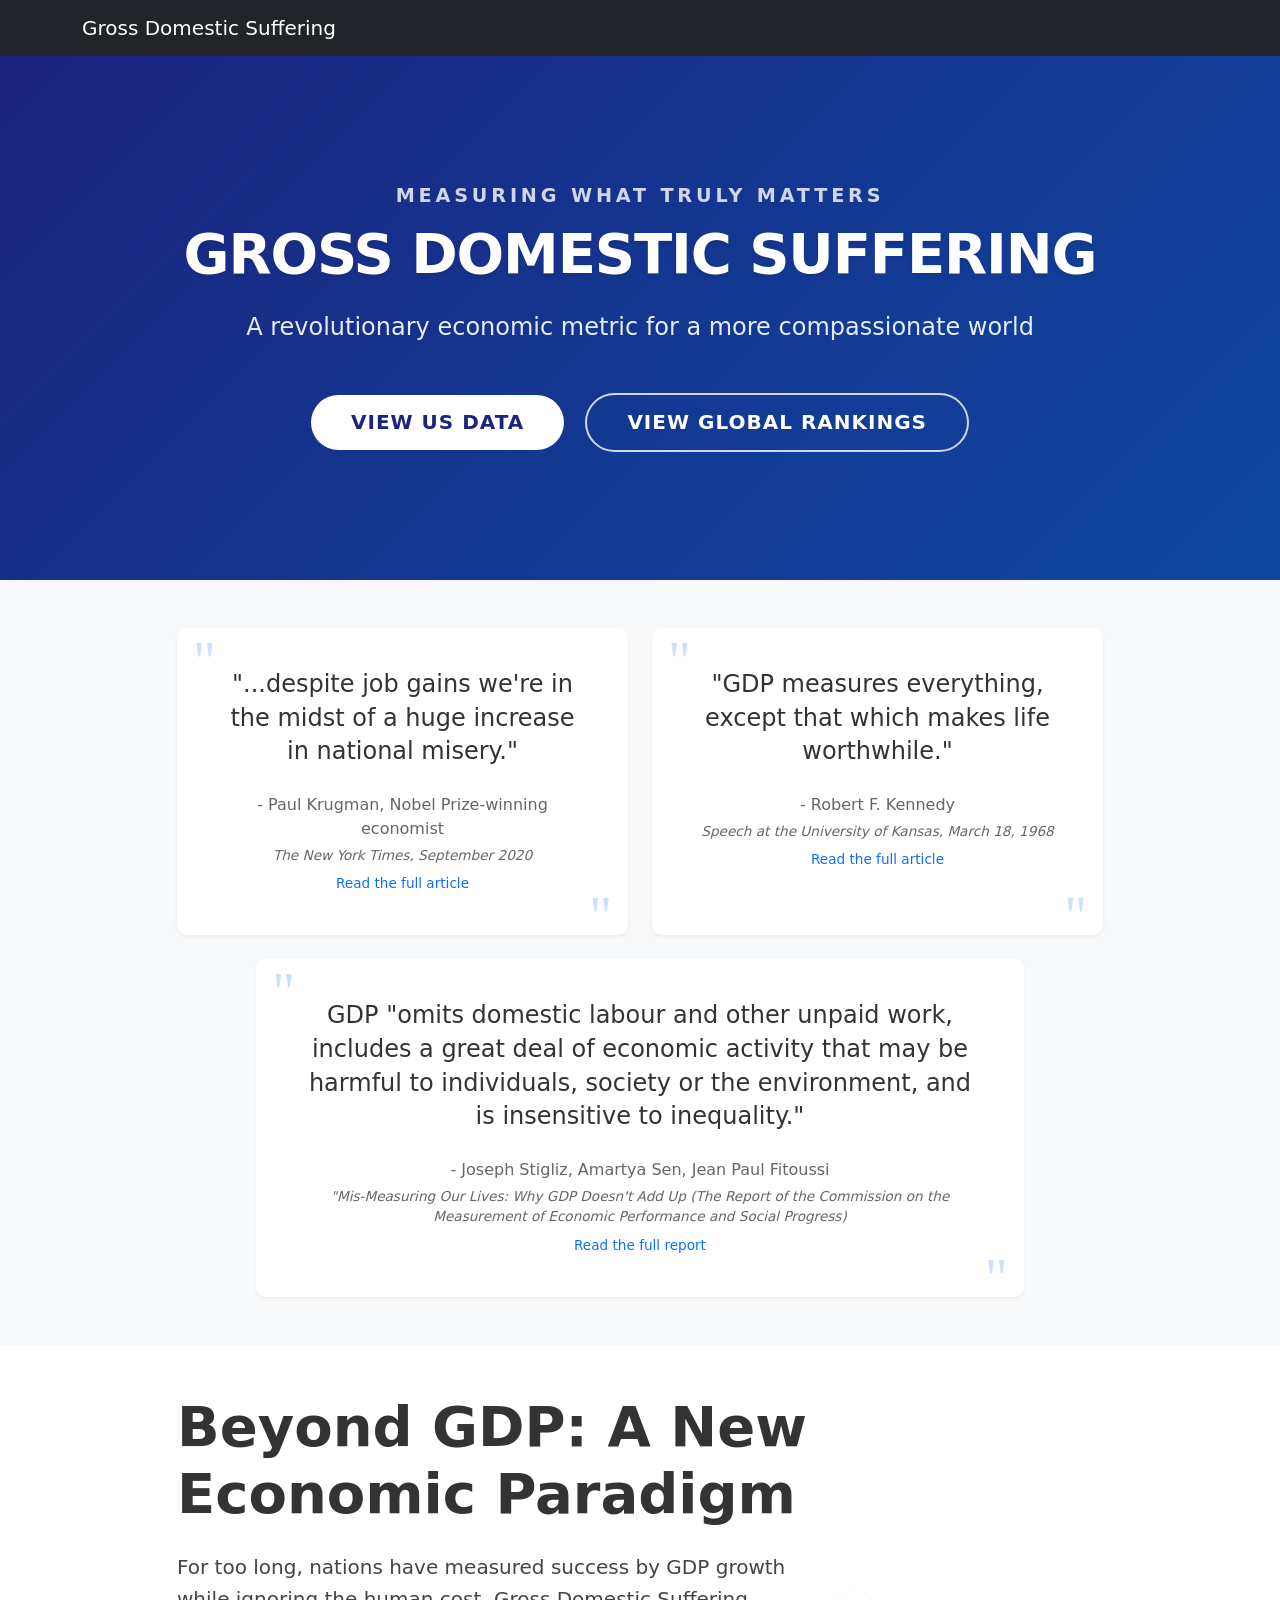
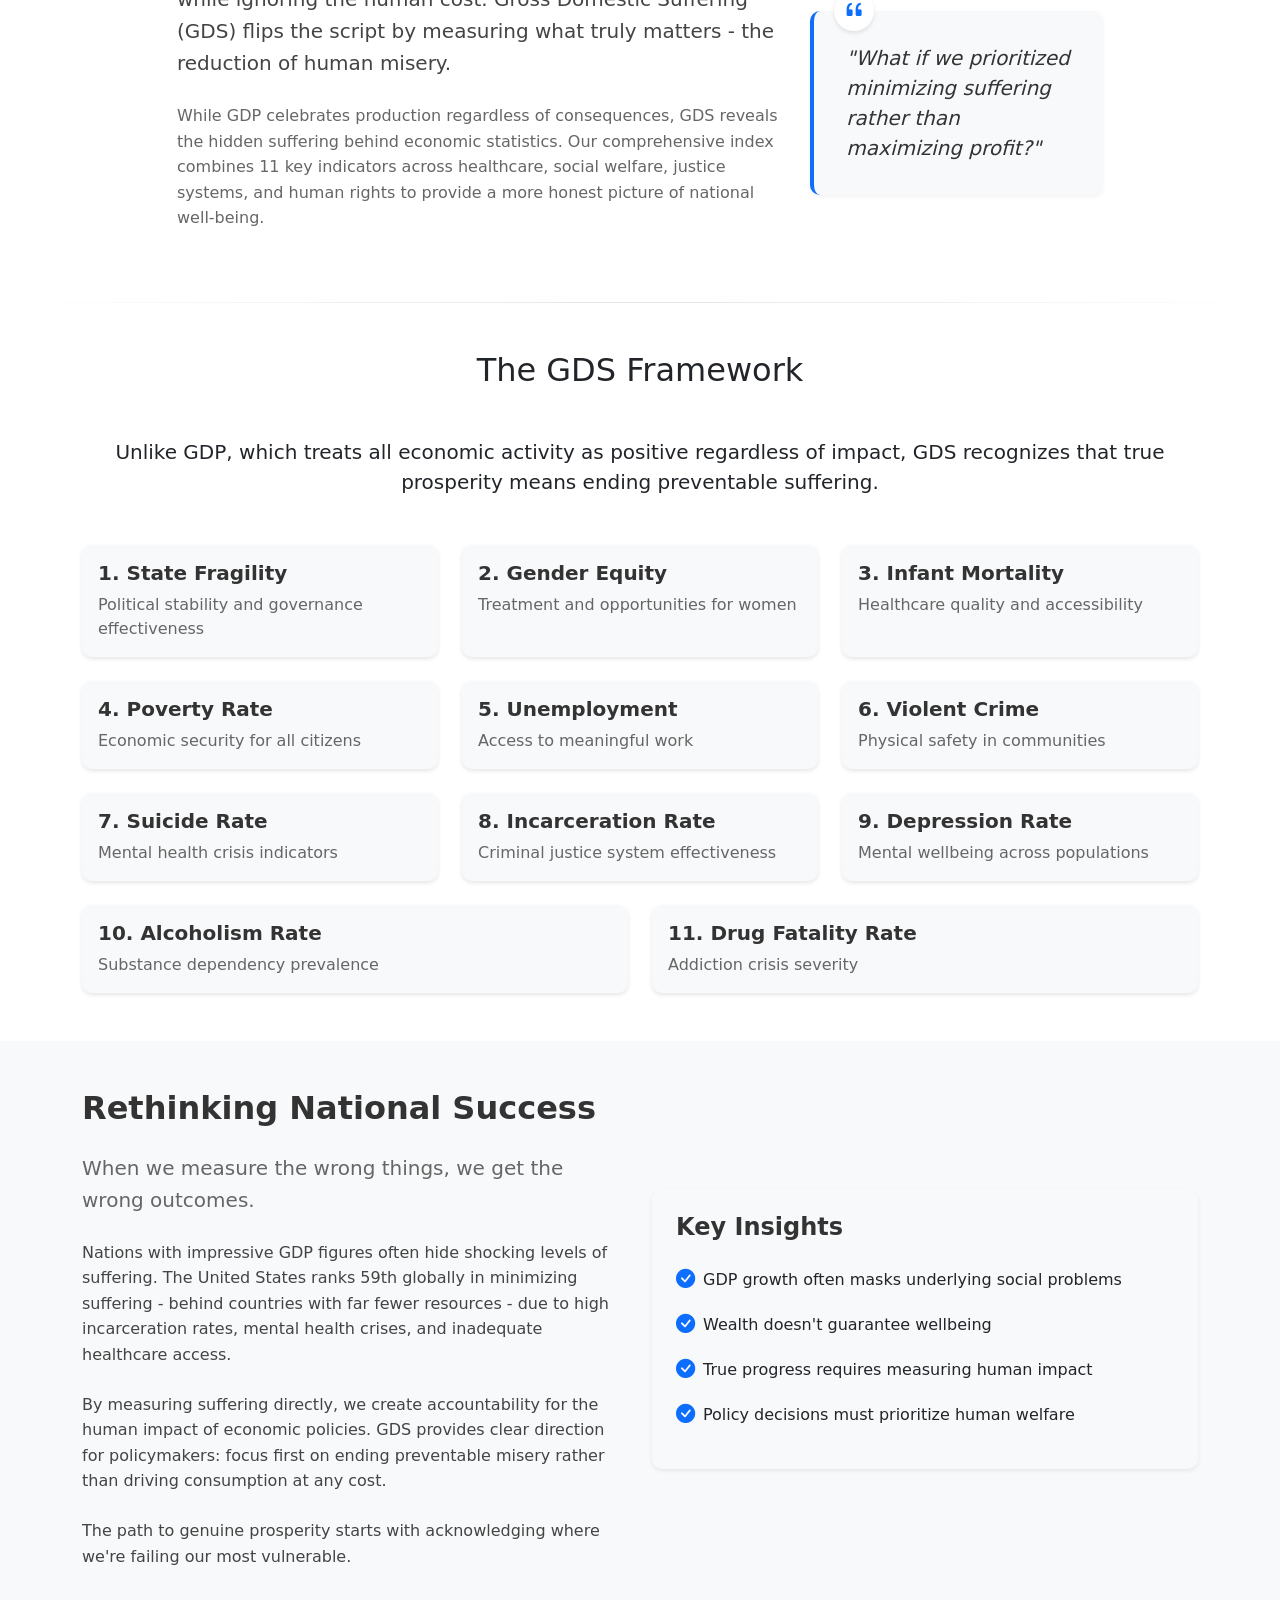
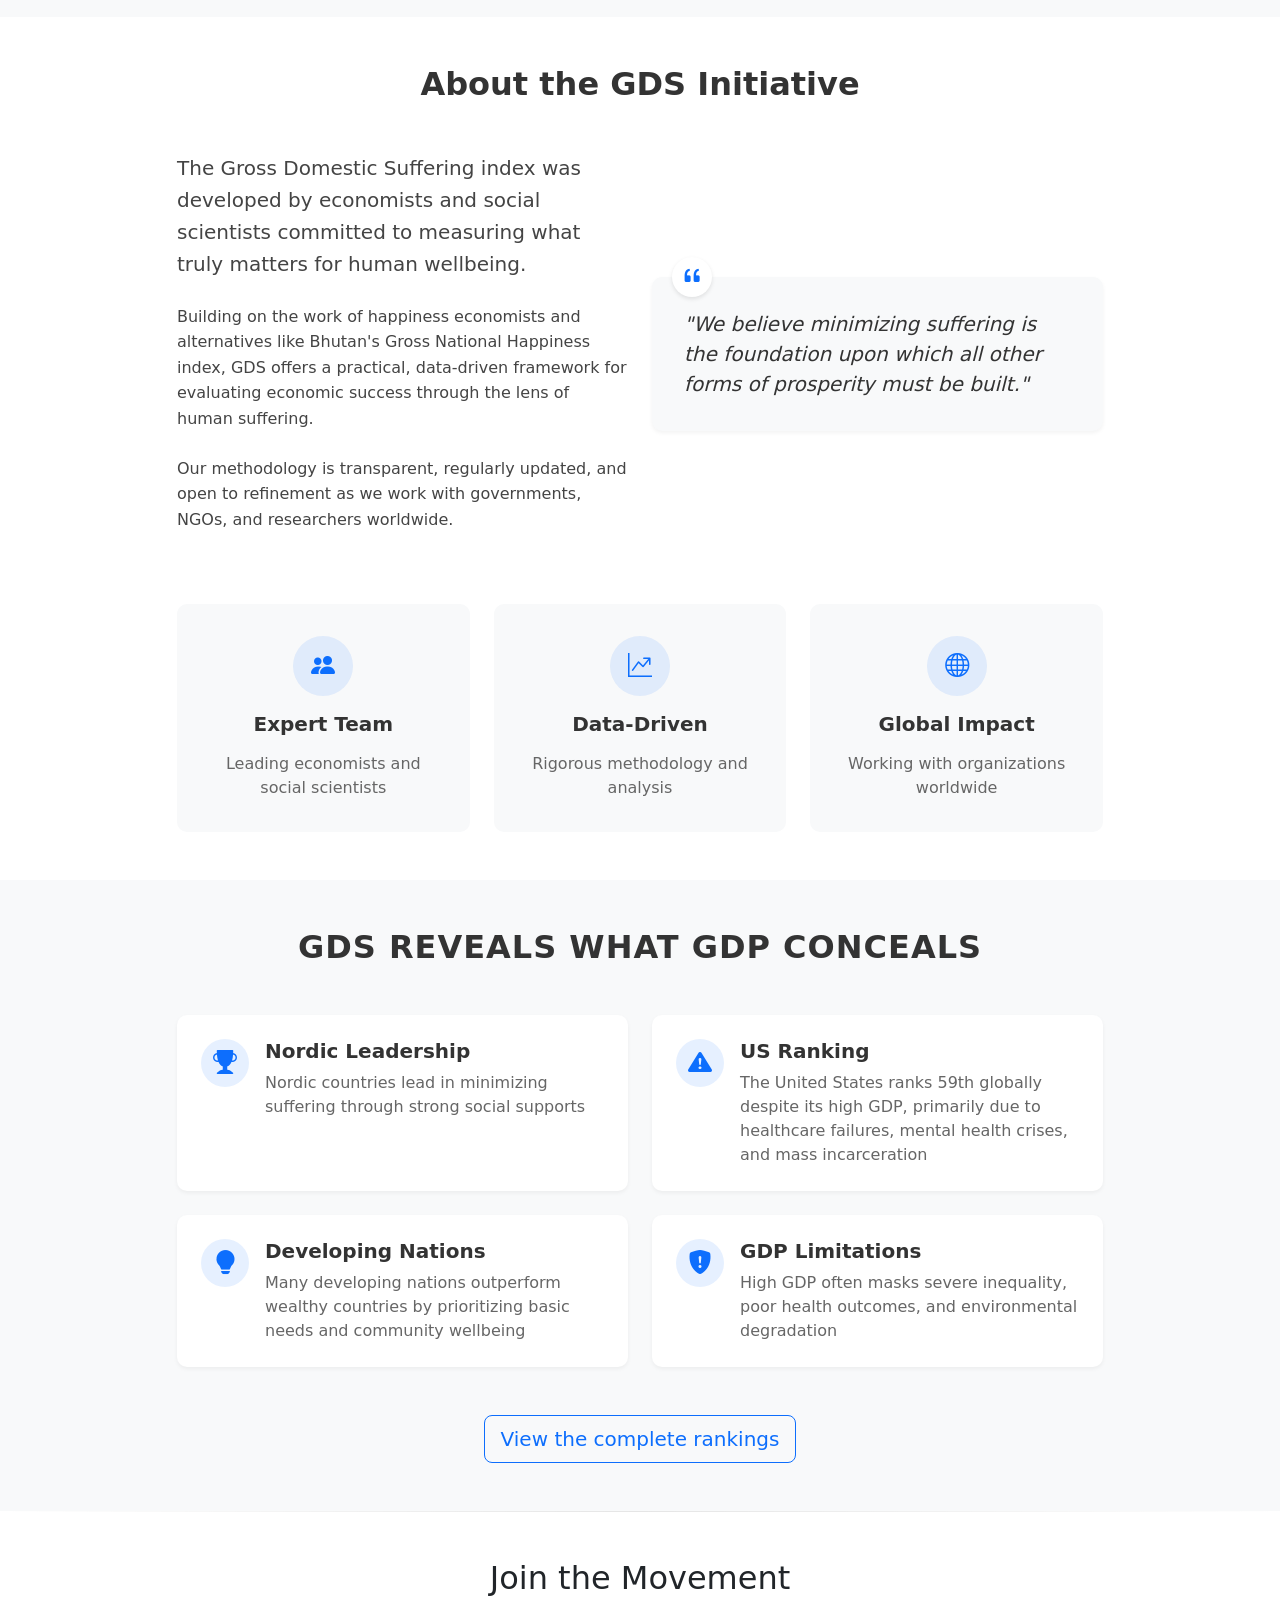
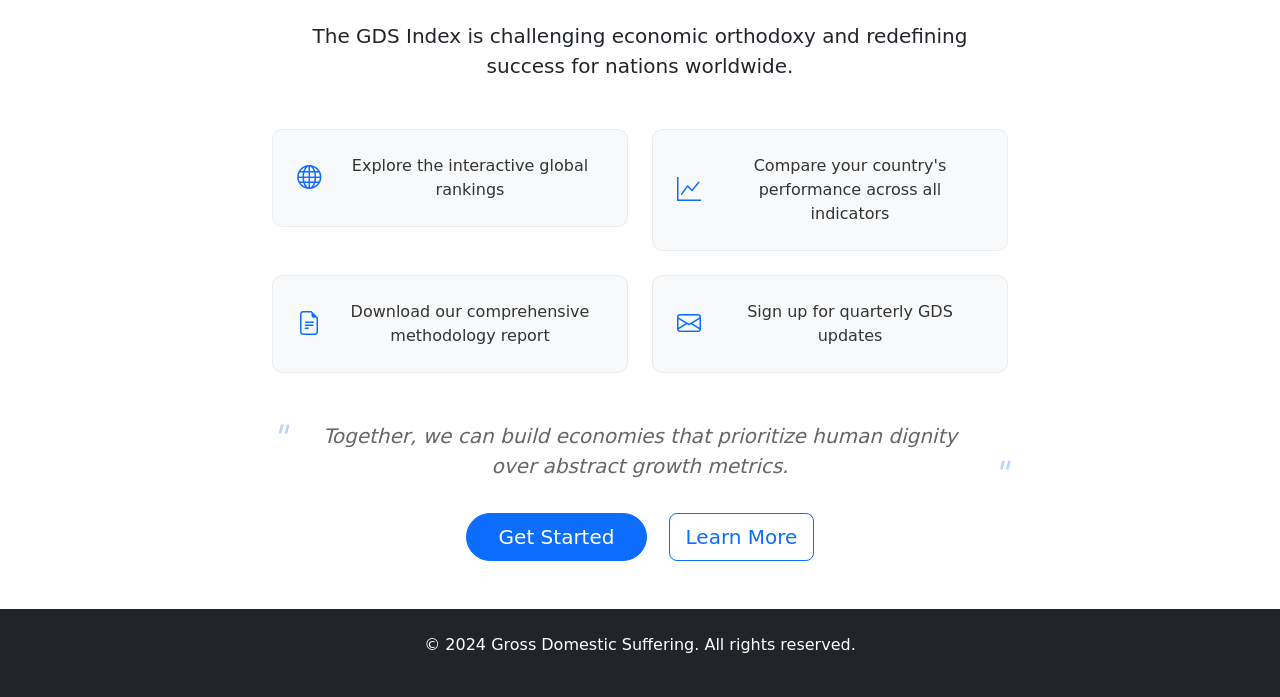
==== index.html @ c26f048e "fixing" ====
<!DOCTYPE html>
<html lang="en">
<head>
    <meta charset="UTF-8">
    <meta name="viewport" content="width=device-width, initial-scale=1.0">
    <title>Gross Domestic Suffering</title>
    <!-- Bootstrap CSS -->
    <link href="https://cdn.jsdelivr.net/npm/bootstrap@5.3.2/dist/css/bootstrap.min.css" rel="stylesheet">
    <!-- Bootstrap Icons -->
    <link href="https://cdn.jsdelivr.net/npm/bootstrap-icons@1.11.3/font/bootstrap-icons.min.css" rel="stylesheet">
    <!-- Custom CSS -->
    <link href="styles.css" rel="stylesheet">
</head>
<body>
    <!-- Navigation -->
    <nav class="navbar navbar-expand-lg navbar-dark bg-dark">
        <div class="container">
            <a class="navbar-brand" href="#">Gross Domestic Suffering</a>
            <button class="navbar-toggler" type="button" data-bs-toggle="collapse" data-bs-target="#navbarNav">
                <span class="navbar-toggler-icon"></span>
            </button>
            <div class="collapse navbar-collapse" id="navbarNav">
                <ul class="navbar-nav">
                    <!-- <li class="nav-item">
                        <a class="nav-link active" href="#">Home</a>
                    </li> -->
                    <!-- <li class="nav-item">
                        <a class="nav-link" href="#">About</a>
                    </li>
                    <li class="nav-item">
                        <a class="nav-link" href="#">Contact</a>
                    </li> -->
                </ul>
            </div>
        </div>
    </nav>

    <!-- Hero Section -->
    <div class="hero-section">
        <div class="container">
            <div class="row justify-content-center">
                <div class="col-lg-10 text-center">
                    <h2 class="hero-subtitle mb-3">MEASURING WHAT TRULY MATTERS</h2>
                    <h1 class="hero-title mb-4">GROSS DOMESTIC SUFFERING</h1>
                    <p class="hero-lead mb-5">A revolutionary economic metric for a more compassionate world</p>
                    <div class="hero-buttons">
                        <a href="#" class="btn btn-primary btn-lg me-3">VIEW US DATA</a>
                        <a href="#" class="btn btn-outline-light btn-lg">VIEW GLOBAL RANKINGS</a>
                    </div>
                </div>
            </div>
        </div>
    </div>

    <!-- Pull Quote Section -->
    <div class="pull-quote-section py-5">
        <div class="container">
            <div class="row justify-content-center">
                <div class="col-lg-10">
                    <div class="row g-4">
                        <div class="col-md-6">
                            <div class="pull-quote">
                                <blockquote class="mb-4">
                                    "...despite job gains we're in the midst of a huge increase in national misery."
                                </blockquote>
                                <div class="quote-attribution">
                                    <p class="mb-1">- Paul Krugman, Nobel Prize-winning economist</p>
                                    <p class="source">The New York Times, September 2020</p>
                                    <a href="https://www.nytimes.com/2020/09/07/opinion/trump-economy-jobs.html" class="source-link" target="_blank">Read the full article</a>
                                </div>
                            </div>
                        </div>
                        <div class="col-md-6">
                            <div class="pull-quote">
                                <blockquote class="mb-4">
                                    "GDP measures everything, except that which makes life worthwhile."
                                </blockquote>
                                <div class="quote-attribution">
                                    <p class="mb-1">- Robert F. Kennedy</p>
                                    <p class="source">Speech at the University of Kansas, March 18, 1968</p>
                                    <a href="https://www.scientificamerican.com/article/gdp-is-the-wrong-tool-for-measuring-what-matters/" class="source-link" target="_blank">Read the full article</a>
                                </div>
                            </div>
                        </div>
                        <div class="col-md-10 offset-md-1">
                            <div class="pull-quote">
                                <blockquote class="mb-4">
                                    GDP "omits domestic labour and other unpaid work, includes a great deal of economic activity that may be harmful to individuals, society or the environment, and is insensitive to inequality."
                                    <!-- "GDP includes a great deal of economic activity that does not contribute directly to economic welfare and may be harmful to individuals, society or the environment, and it is insensitive to inequality." -->
                                </blockquote>
                                <div class="quote-attribution">
                                    <p class="mb-1">- Joseph Stigliz, Amartya Sen, Jean Paul Fitoussi </p>
                                    <p class="source">"Mis-Measuring Our Lives: Why GDP Doesn't Add Up (The Report of the Commission on the Measurement of Economic Performance and Social Progress)</p>
                                    <a href="https://www.researchgate.net/publication/44841274_Mis-Measuring_Our_Lives_Why_GDP_Doesn't_Add_Up_The_Report_of_the_Commission_on_the_Measurement_of_Economic_Performance_and_Social_Progress" class="source-link" target="_blank">Read the full report</a>
                                </div>
                            </div>
                        </div>
                    </div>
                    <!-- <div class="quote-context mt-4">
                        <p>The disconnect between economic indicators and human suffering has never been more apparent. While GDP and employment statistics suggest recovery, the Gross Domestic Suffering index reveals the true state of human welfare.</p>
                    </div> -->
                </div>
            </div>
        </div>
    </div>

    <!-- Introduction Section -->
    <div class="intro-section py-5">
        <div class="container">
            <div class="row justify-content-center">
                <div class="col-lg-10">
                    <h1 class="display-4 mb-4">Beyond GDP: A New Economic Paradigm</h1>
                    
                    <div class="row align-items-center">
                        <div class="col-lg-8">
                            <p class="lead mb-4">For too long, nations have measured success by GDP growth while ignoring the human cost. Gross Domestic Suffering (GDS) flips the script by measuring what truly matters - the reduction of human misery.</p>
                            
                            <p class="mb-4">While GDP celebrates production regardless of consequences, GDS reveals the hidden suffering behind economic statistics. Our comprehensive index combines 11 key indicators across healthcare, social welfare, justice systems, and human rights to provide a more honest picture of national well-being.</p>
                        </div>
                        <div class="col-lg-4">
                            <div class="intro-quote">
                                <div class="quote-icon">
                                    <i class="bi bi-quote"></i>
                                </div>
                                <blockquote class="mb-0">
                                    "What if we prioritized minimizing suffering rather than maximizing profit?"
                                </blockquote>
                            </div>
                        </div>
                    </div>
                </div>
            </div>
        </div>
    </div>

    <!-- How It Works Section -->
    <div id="how-it-works" class="py-5">
        <div class="container">
            <h2 class="text-center mb-5">The GDS Framework</h2>
            <p class="lead text-center mb-5">Unlike GDP, which treats all economic activity as positive regardless of impact, GDS recognizes that true prosperity means ending preventable suffering.</p>
            
            <div class="row g-4">
                <div class="col-md-4">
                    <div class="card h-100">
                        <div class="card-body">
                            <h5 class="card-title">1. State Fragility</h5>
                            <p class="card-text">Political stability and governance effectiveness</p>
                        </div>
                    </div>
                </div>
                <div class="col-md-4">
                    <div class="card h-100">
                        <div class="card-body">
                            <h5 class="card-title">2. Gender Equity</h5>
                            <p class="card-text">Treatment and opportunities for women</p>
                        </div>
                    </div>
                </div>
                <div class="col-md-4">
                    <div class="card h-100">
                        <div class="card-body">
                            <h5 class="card-title">3. Infant Mortality</h5>
                            <p class="card-text">Healthcare quality and accessibility</p>
                        </div>
                    </div>
                </div>
                <div class="col-md-4">
                    <div class="card h-100">
                        <div class="card-body">
                            <h5 class="card-title">4. Poverty Rate</h5>
                            <p class="card-text">Economic security for all citizens</p>
                        </div>
                    </div>
                </div>
                <div class="col-md-4">
                    <div class="card h-100">
                        <div class="card-body">
                            <h5 class="card-title">5. Unemployment</h5>
                            <p class="card-text">Access to meaningful work</p>
                        </div>
                    </div>
                </div>
                <div class="col-md-4">
                    <div class="card h-100">
                        <div class="card-body">
                            <h5 class="card-title">6. Violent Crime</h5>
                            <p class="card-text">Physical safety in communities</p>
                        </div>
                    </div>
                </div>
                <div class="col-md-4">
                    <div class="card h-100">
                        <div class="card-body">
                            <h5 class="card-title">7. Suicide Rate</h5>
                            <p class="card-text">Mental health crisis indicators</p>
                        </div>
                    </div>
                </div>
                <div class="col-md-4">
                    <div class="card h-100">
                        <div class="card-body">
                            <h5 class="card-title">8. Incarceration Rate</h5>
                            <p class="card-text">Criminal justice system effectiveness</p>
                        </div>
                    </div>
                </div>
                <div class="col-md-4">
                    <div class="card h-100">
                        <div class="card-body">
                            <h5 class="card-title">9. Depression Rate</h5>
                            <p class="card-text">Mental wellbeing across populations</p>
                        </div>
                    </div>
                </div>
                <div class="col-md-6">
                    <div class="card h-100">
                        <div class="card-body">
                            <h5 class="card-title">10. Alcoholism Rate</h5>
                            <p class="card-text">Substance dependency prevalence</p>
                        </div>
                    </div>
                </div>
                <div class="col-md-6">
                    <div class="card h-100">
                        <div class="card-body">
                            <h5 class="card-title">11. Drug Fatality Rate</h5>
                            <p class="card-text">Addiction crisis severity</p>
                        </div>
                    </div>
                </div>
            </div>
        </div>
    </div>

    <!-- Why It Matters Section -->
    <div class="why-it-matters py-5">
        <div class="container">
            <div class="row align-items-center">
                <div class="col-lg-6">
                    <h2 class="mb-4">Rethinking National Success</h2>
                    <p class="lead mb-4">When we measure the wrong things, we get the wrong outcomes.</p>
                    <p class="mb-4">Nations with impressive GDP figures often hide shocking levels of suffering. The United States ranks 59th globally in minimizing suffering - behind countries with far fewer resources - due to high incarceration rates, mental health crises, and inadequate healthcare access.</p>
                    <p class="mb-4">By measuring suffering directly, we create accountability for the human impact of economic policies. GDS provides clear direction for policymakers: focus first on ending preventable misery rather than driving consumption at any cost.</p>
                    <p class="mb-0">The path to genuine prosperity starts with acknowledging where we're failing our most vulnerable.</p>
                </div>
                <div class="col-lg-6">
                    <div class="card bg-light border-0 shadow-sm">
                        <div class="card-body p-4">
                            <h3 class="card-title h4 mb-4">Key Insights</h3>
                            <ul class="list-unstyled">
                                <li class="mb-3">
                                    <div class="d-flex align-items-center">
                                        <i class="bi bi-check-circle-fill text-primary me-2"></i>
                                        <span>GDP growth often masks underlying social problems</span>
                                    </div>
                                </li>
                                <li class="mb-3">
                                    <div class="d-flex align-items-center">
                                        <i class="bi bi-check-circle-fill text-primary me-2"></i>
                                        <span>Wealth doesn't guarantee wellbeing</span>
                                    </div>
                                </li>
                                <li class="mb-3">
                                    <div class="d-flex align-items-center">
                                        <i class="bi bi-check-circle-fill text-primary me-2"></i>
                                        <span>True progress requires measuring human impact</span>
                                    </div>
                                </li>
                                <li class="mb-3">
                                    <div class="d-flex align-items-center">
                                        <i class="bi bi-check-circle-fill text-primary me-2"></i>
                                        <span>Policy decisions must prioritize human welfare</span>
                                    </div>
                                </li>
                            </ul>
                        </div>
                    </div>
                </div>
            </div>
        </div>
    </div>

    <!-- About Section -->
    <div class="about-section py-5">
        <div class="container">
            <div class="row justify-content-center">
                <div class="col-lg-10">
                    <h2 class="text-center mb-5">About the GDS Initiative</h2>
                    
                    <div class="row align-items-center">
                        <div class="col-lg-6">
                            <div class="about-content">
                                <p class="lead mb-4">The Gross Domestic Suffering index was developed by economists and social scientists committed to measuring what truly matters for human wellbeing.</p>
                                
                                <p class="mb-4">Building on the work of happiness economists and alternatives like Bhutan's Gross National Happiness index, GDS offers a practical, data-driven framework for evaluating economic success through the lens of human suffering.</p>
                                
                                <p class="mb-4">Our methodology is transparent, regularly updated, and open to refinement as we work with governments, NGOs, and researchers worldwide.</p>
                            </div>
                        </div>
                        <div class="col-lg-6">
                            <div class="about-quote">
                                <div class="quote-icon">
                                    <i class="bi bi-quote"></i>
                                </div>
                                <blockquote class="mb-0">
                                    "We believe minimizing suffering is the foundation upon which all other forms of prosperity must be built."
                                </blockquote>
                            </div>
                        </div>
                    </div>

                    <div class="row mt-5">
                        <div class="col-md-4">
                            <div class="about-feature text-center">
                                <div class="feature-icon mb-3">
                                    <i class="bi bi-people-fill"></i>
                                </div>
                                <h3 class="h5">Expert Team</h3>
                                <p>Leading economists and social scientists</p>
                            </div>
                        </div>
                        <div class="col-md-4">
                            <div class="about-feature text-center">
                                <div class="feature-icon mb-3">
                                    <i class="bi bi-graph-up-arrow"></i>
                                </div>
                                <h3 class="h5">Data-Driven</h3>
                                <p>Rigorous methodology and analysis</p>
                            </div>
                        </div>
                        <div class="col-md-4">
                            <div class="about-feature text-center">
                                <div class="feature-icon mb-3">
                                    <i class="bi bi-globe"></i>
                                </div>
                                <h3 class="h5">Global Impact</h3>
                                <p>Working with organizations worldwide</p>
                            </div>
                        </div>
                    </div>
                </div>
            </div>
        </div>
    </div>

    <!-- Data Highlights Section -->
    <div class="data-highlights py-5">
        <div class="container">
            <div class="row justify-content-center">
                <div class="col-lg-10">
                    <h2 class="text-center mb-5">GDS REVEALS WHAT GDP CONCEALS</h2>
                    
                    <div class="row g-4">
                        <div class="col-md-6">
                            <div class="highlight-card">
                                <div class="d-flex">
                                    <div class="highlight-icon me-3">
                                        <i class="bi bi-trophy-fill"></i>
                                    </div>
                                    <div>
                                        <h3 class="h5 mb-2">Nordic Leadership</h3>
                                        <p>Nordic countries lead in minimizing suffering through strong social supports</p>
                                    </div>
                                </div>
                            </div>
                        </div>
                        <div class="col-md-6">
                            <div class="highlight-card">
                                <div class="d-flex">
                                    <div class="highlight-icon me-3">
                                        <i class="bi bi-exclamation-triangle-fill"></i>
                                    </div>
                                    <div>
                                        <h3 class="h5 mb-2">US Ranking</h3>
                                        <p>The United States ranks 59th globally despite its high GDP, primarily due to healthcare failures, mental health crises, and mass incarceration</p>
                                    </div>
                                </div>
                            </div>
                        </div>
                        <div class="col-md-6">
                            <div class="highlight-card">
                                <div class="d-flex">
                                    <div class="highlight-icon me-3">
                                        <i class="bi bi-lightbulb-fill"></i>
                                    </div>
                                    <div>
                                        <h3 class="h5 mb-2">Developing Nations</h3>
                                        <p>Many developing nations outperform wealthy countries by prioritizing basic needs and community wellbeing</p>
                                    </div>
                                </div>
                            </div>
                        </div>
                        <div class="col-md-6">
                            <div class="highlight-card">
                                <div class="d-flex">
                                    <div class="highlight-icon me-3">
                                        <i class="bi bi-shield-fill-exclamation"></i>
                                    </div>
                                    <div>
                                        <h3 class="h5 mb-2">GDP Limitations</h3>
                                        <p>High GDP often masks severe inequality, poor health outcomes, and environmental degradation</p>
                                    </div>
                                </div>
                            </div>
                        </div>
                    </div>

                    <div class="text-center mt-5">
                        <a href="#" class="btn btn-outline-primary btn-lg">View the complete rankings</a>
                    </div>
                </div>
            </div>
        </div>
    </div>

    <!-- Call to Action Section -->
    <div class="cta-section py-5">
        <div class="container">
            <div class="row justify-content-center">
                <div class="col-lg-8 text-center">
                    <h2 class="mb-4">Join the Movement</h2>
                    <p class="lead mb-5">The GDS Index is challenging economic orthodoxy and redefining success for nations worldwide.</p>
                    
                    <div class="row g-4 mb-5">
                        <div class="col-md-6">
                            <div class="cta-card">
                                <div class="d-flex align-items-center">
                                    <i class="bi bi-globe me-3"></i>
                                    <span>Explore the interactive global rankings</span>
                                </div>
                            </div>
                        </div>
                        <div class="col-md-6">
                            <div class="cta-card">
                                <div class="d-flex align-items-center">
                                    <i class="bi bi-graph-up me-3"></i>
                                    <span>Compare your country's performance across all indicators</span>
                                </div>
                            </div>
                        </div>
                        <div class="col-md-6">
                            <div class="cta-card">
                                <div class="d-flex align-items-center">
                                    <i class="bi bi-file-earmark-text me-3"></i>
                                    <span>Download our comprehensive methodology report</span>
                                </div>
                            </div>
                        </div>
                        <div class="col-md-6">
                            <div class="cta-card">
                                <div class="d-flex align-items-center">
                                    <i class="bi bi-envelope me-3"></i>
                                    <span>Sign up for quarterly GDS updates</span>
                                </div>
                            </div>
                        </div>
                    </div>

                    <p class="cta-quote">Together, we can build economies that prioritize human dignity over abstract growth metrics.</p>
                    
                    <div class="mt-4">
                        <a href="#" class="btn btn-primary btn-lg me-3">Get Started</a>
                        <a href="#" class="btn btn-outline-primary btn-lg">Learn More</a>
                    </div>
                </div>
            </div>
        </div>
    </div>

    <!-- Footer -->
    <footer class="bg-dark text-white py-4">
        <div class="container text-center">
            <p>&copy; 2024 Gross Domestic Suffering. All rights reserved.</p>
        </div>
    </footer>

    <!-- Bootstrap JS Bundle with Popper -->
    <script src="https://cdn.jsdelivr.net/npm/bootstrap@5.3.2/dist/js/bootstrap.bundle.min.js"></script>
</body>
</html>
---- styles.css ----
/* Custom styles */
.hero-section {
    background: linear-gradient(135deg, #1a237e, #0d47a1);
    color: #fff;
    padding: 8rem 0;
    position: relative;
    overflow: hidden;
}

.hero-section::before {
    content: '';
    position: absolute;
    top: 0;
    left: 0;
    right: 0;
    bottom: 0;
    background: url('data:image/svg+xml,<svg xmlns="http://www.w3.org/2000/svg" viewBox="0 0 100 100"><rect fill="%23ffffff" fill-opacity="0.05" width="100" height="100"/></svg>');
    opacity: 0.1;
}

.hero-subtitle {
    font-size: 1.2rem;
    font-weight: 600;
    letter-spacing: 0.2em;
    text-transform: uppercase;
    color: rgba(255, 255, 255, 0.8);
}

.hero-title {
    font-size: 3.5rem;
    font-weight: 800;
    line-height: 1.1;
    text-transform: uppercase;
    letter-spacing: -0.02em;
    margin-bottom: 1.5rem;
    text-shadow: 0 2px 4px rgba(0,0,0,0.1);
}

.hero-lead {
    font-size: 1.5rem;
    font-weight: 400;
    color: rgba(255, 255, 255, 0.9);
    max-width: 800px;
    margin: 0 auto;
}

.hero-buttons {
    margin-top: 2rem;
}

.hero-buttons .btn {
    padding: 0.8rem 2.5rem;
    border-radius: 50px;
    font-weight: 600;
    text-transform: uppercase;
    letter-spacing: 0.05em;
    transition: all 0.3s ease;
}

.hero-buttons .btn-primary {
    background-color: #fff;
    color: #1a237e;
    border: none;
}

.hero-buttons .btn-primary:hover {
    background-color: rgba(255, 255, 255, 0.9);
    transform: translateY(-2px);
}

.hero-buttons .btn-outline-light {
    border: 2px solid rgba(255, 255, 255, 0.8);
    color: #fff;
}

.hero-buttons .btn-outline-light:hover {
    background-color: rgba(255, 255, 255, 0.1);
    transform: translateY(-2px);
}

/* Responsive adjustments */
@media (max-width: 768px) {
    .hero-section {
        padding: 6rem 0;
    }

    .hero-subtitle {
        font-size: 1rem;
    }

    .hero-title {
        font-size: 2.5rem;
    }

    .hero-lead {
        font-size: 1.2rem;
    }

    .hero-buttons .btn {
        width: 100%;
        margin-bottom: 1rem;
    }
}

.card {
    transition: transform 0.3s ease;
    box-shadow: 0 2px 4px rgba(0,0,0,0.1);
}

.card:hover {
    transform: translateY(-5px);
}

.navbar {
    box-shadow: 0 2px 4px rgba(0,0,0,0.1);
}

/* Custom button styles */
.btn-primary {
    padding: 0.5rem 2rem;
    border-radius: 50px;
}

/* How It Works section styles */
#how-it-works {
    background-color: #fff;
}

#how-it-works .card {
    border: none;
    border-radius: 10px;
    background-color: #f8f9fa;
}

#how-it-works .card-title {
    color: #333;
    font-weight: 600;
}

#how-it-works .card-text {
    color: #666;
}

/* Why It Matters section styles */
.why-it-matters {
    background-color: #f8f9fa;
}

.why-it-matters h2 {
    color: #333;
    font-weight: 700;
}

.why-it-matters .lead {
    color: #666;
    font-weight: 500;
}

.why-it-matters p {
    color: #444;
    line-height: 1.6;
}

.why-it-matters .card {
    background-color: #fff;
    border-radius: 10px;
}

.why-it-matters .card-title {
    color: #333;
    font-weight: 600;
}

.why-it-matters .bi-check-circle-fill {
    font-size: 1.2rem;
}

/* Call to Action section styles */
.cta-section {
    background-color: #fff;
    position: relative;
}

.cta-section::before {
    content: '';
    position: absolute;
    top: 0;
    left: 0;
    right: 0;
    height: 1px;
    background: linear-gradient(to right, transparent, rgba(0,0,0,0.1), transparent);
}

.cta-card {
    background-color: #f8f9fa;
    padding: 1.5rem;
    border-radius: 10px;
    transition: all 0.3s ease;
    border: 1px solid rgba(0,0,0,0.05);
}

.cta-card:hover {
    transform: translateY(-3px);
    box-shadow: 0 4px 8px rgba(0,0,0,0.1);
    background-color: #fff;
}

.cta-card i {
    font-size: 1.5rem;
    color: #0d6efd;
}

.cta-card span {
    font-weight: 500;
    color: #333;
}

.cta-quote {
    font-size: 1.25rem;
    color: #666;
    font-style: italic;
    margin: 2rem 0;
    position: relative;
    padding: 0 2rem;
}

.cta-quote::before,
.cta-quote::after {
    content: '"';
    font-size: 2rem;
    color: #0d6efd;
    opacity: 0.3;
    position: absolute;
}

.cta-quote::before {
    left: 0;
    top: -0.5rem;
}

.cta-quote::after {
    right: 0;
    bottom: -1rem;
}

/* Data Highlights section styles */
.data-highlights {
    background-color: #f8f9fa;
}

.data-highlights h2 {
    color: #333;
    font-weight: 700;
    text-transform: uppercase;
    letter-spacing: 1px;
}

.highlight-card {
    background-color: #fff;
    padding: 1.5rem;
    border-radius: 10px;
    box-shadow: 0 2px 4px rgba(0,0,0,0.05);
    transition: all 0.3s ease;
    height: 100%;
}

.highlight-card:hover {
    transform: translateY(-3px);
    box-shadow: 0 4px 8px rgba(0,0,0,0.1);
}

.highlight-icon {
    width: 48px;
    height: 48px;
    background-color: rgba(13, 110, 253, 0.1);
    border-radius: 50%;
    display: flex;
    align-items: center;
    justify-content: center;
    flex-shrink: 0;
}

.highlight-icon i {
    font-size: 1.5rem;
    color: #0d6efd;
}

.highlight-card h3 {
    color: #333;
    font-weight: 600;
}

.highlight-card p {
    color: #666;
    margin-bottom: 0;
}

/* About section styles */
.about-section {
    background-color: #fff;
}

.about-section h2 {
    color: #333;
    font-weight: 700;
}

.about-content p {
    color: #444;
    line-height: 1.6;
}

.about-quote {
    background-color: #f8f9fa;
    padding: 2rem;
    border-radius: 10px;
    position: relative;
    box-shadow: 0 2px 4px rgba(0,0,0,0.05);
}

.quote-icon {
    position: absolute;
    top: -20px;
    left: 20px;
    width: 40px;
    height: 40px;
    background-color: #fff;
    border-radius: 50%;
    display: flex;
    align-items: center;
    justify-content: center;
    box-shadow: 0 2px 4px rgba(0,0,0,0.1);
}

.quote-icon i {
    font-size: 1.5rem;
    color: #0d6efd;
}

.about-quote blockquote {
    font-size: 1.25rem;
    color: #333;
    font-style: italic;
    margin: 0;
    padding: 0;
    border-left: none;
}

.about-feature {
    padding: 2rem;
    background-color: #f8f9fa;
    border-radius: 10px;
    transition: all 0.3s ease;
}

.about-feature:hover {
    transform: translateY(-5px);
    box-shadow: 0 4px 8px rgba(0,0,0,0.1);
}

.feature-icon {
    width: 60px;
    height: 60px;
    background-color: rgba(13, 110, 253, 0.1);
    border-radius: 50%;
    display: flex;
    align-items: center;
    justify-content: center;
    margin: 0 auto;
}

.feature-icon i {
    font-size: 1.5rem;
    color: #0d6efd;
}

.about-feature h3 {
    color: #333;
    font-weight: 600;
    margin: 1rem 0;
}

.about-feature p {
    color: #666;
    margin-bottom: 0;
}

/* Introduction section styles */
.intro-section {
    background-color: #fff;
    position: relative;
}

.intro-section::after {
    content: '';
    position: absolute;
    bottom: 0;
    left: 0;
    right: 0;
    height: 1px;
    background: linear-gradient(to right, transparent, rgba(0,0,0,0.1), transparent);
}

.intro-section h1 {
    color: #333;
    font-weight: 700;
    line-height: 1.2;
}

.intro-section .lead {
    color: #444;
    font-weight: 500;
}

.intro-section p {
    color: #666;
    line-height: 1.6;
}

.intro-quote {
    background-color: #f8f9fa;
    padding: 2rem;
    border-radius: 10px;
    position: relative;
    box-shadow: 0 2px 4px rgba(0,0,0,0.05);
    border-left: 4px solid #0d6efd;
}

.intro-quote .quote-icon {
    position: absolute;
    top: -20px;
    left: 20px;
    width: 40px;
    height: 40px;
    background-color: #fff;
    border-radius: 50%;
    display: flex;
    align-items: center;
    justify-content: center;
    box-shadow: 0 2px 4px rgba(0,0,0,0.1);
}

.intro-quote .quote-icon i {
    font-size: 1.5rem;
    color: #0d6efd;
}

.intro-quote blockquote {
    font-size: 1.25rem;
    color: #333;
    font-style: italic;
    margin: 0;
    padding: 0;
}

/* Responsive adjustments */
@media (max-width: 768px) {
    .hero-section {
        padding: 2rem 0;
    }
    
    .display-4 {
        font-size: 2.5rem;
    }

    #how-it-works .card {
        margin-bottom: 1rem;
    }

    .why-it-matters {
        text-align: center;
    }

    .why-it-matters .card {
        margin-top: 2rem;
    }

    .cta-card {
        margin-bottom: 1rem;
    }

    .cta-quote {
        font-size: 1.1rem;
        padding: 0 1rem;
    }

    .btn-lg {
        width: 100%;
        margin-bottom: 1rem;
    }

    .data-highlights h2 {
        font-size: 1.5rem;
    }

    .highlight-card {
        margin-bottom: 1rem;
    }

    .highlight-icon {
        width: 40px;
        height: 40px;
    }

    .highlight-icon i {
        font-size: 1.2rem;
    }

    .about-quote {
        margin-top: 2rem;
    }

    .about-feature {
        margin-bottom: 1rem;
    }

    .about-quote blockquote {
        font-size: 1.1rem;
    }

    .intro-section h1 {
        font-size: 2rem;
    }

    .intro-quote {
        margin-top: 2rem;
    }

    .intro-quote blockquote {
        font-size: 1.1rem;
    }
}

/* Pull Quote section styles */
.pull-quote-section {
    background-color: #f8f9fa;
    position: relative;
}

.pull-quote {
    text-align: center;
    padding: 2.5rem;
    background-color: #fff;
    border-radius: 10px;
    box-shadow: 0 2px 4px rgba(0,0,0,0.05);
    position: relative;
    height: 100%;
}

.pull-quote::before,
.pull-quote::after {
    content: '"';
    font-size: 3.5rem;
    color: #0d6efd;
    opacity: 0.2;
    position: absolute;
    font-family: Georgia, serif;
}

.pull-quote::before {
    top: -0.5rem;
    left: 1rem;
}

.pull-quote::after {
    bottom: -1.5rem;
    right: 1rem;
}

.pull-quote blockquote {
    font-size: 1.5rem;
    font-weight: 500;
    color: #333;
    line-height: 1.4;
    margin: 0;
    padding: 0;
    border: none;
}

.quote-attribution {
    margin-top: 1.5rem;
}

.quote-attribution p {
    color: #666;
    margin: 0;
}

.quote-attribution .source {
    font-size: 0.85rem;
    font-style: italic;
}

.source-link {
    display: inline-block;
    margin-top: 0.5rem;
    color: #0d6efd;
    text-decoration: none;
    font-size: 0.85rem;
}

.source-link:hover {
    text-decoration: underline;
}

.quote-context {
    text-align: center;
    color: #666;
    font-size: 1.1rem;
    line-height: 1.6;
    max-width: 800px;
    margin: 2rem auto 0;
    padding: 1.5rem;
    background-color: #fff;
    border-radius: 10px;
    box-shadow: 0 2px 4px rgba(0,0,0,0.05);
}

/* Responsive adjustments */
@media (max-width: 768px) {
    .pull-quote {
        padding: 2rem;
        margin-bottom: 1rem;
    }

    .pull-quote blockquote {
        font-size: 1.3rem;
    }

    .pull-quote::before,
    .pull-quote::after {
        font-size: 2.5rem;
    }

    .quote-context {
        margin-top: 1rem;
        padding: 1rem;
    }
}
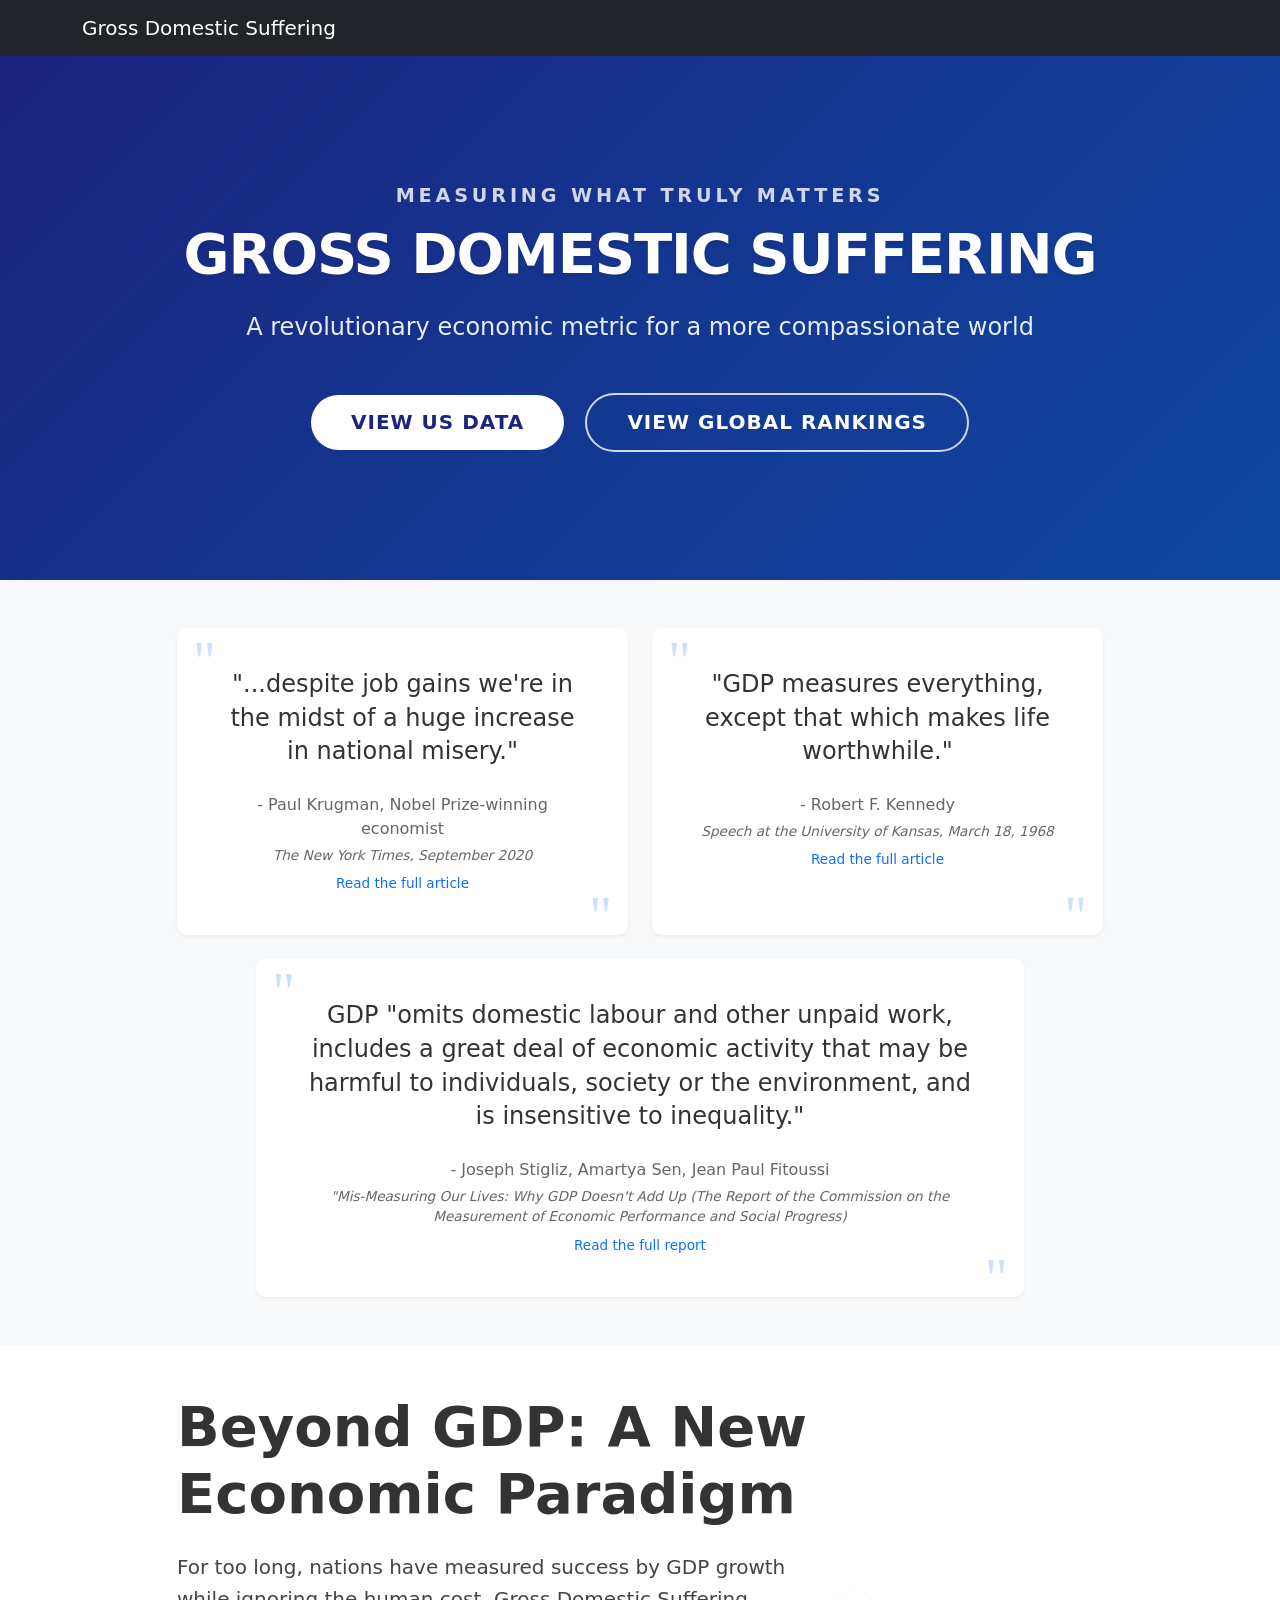
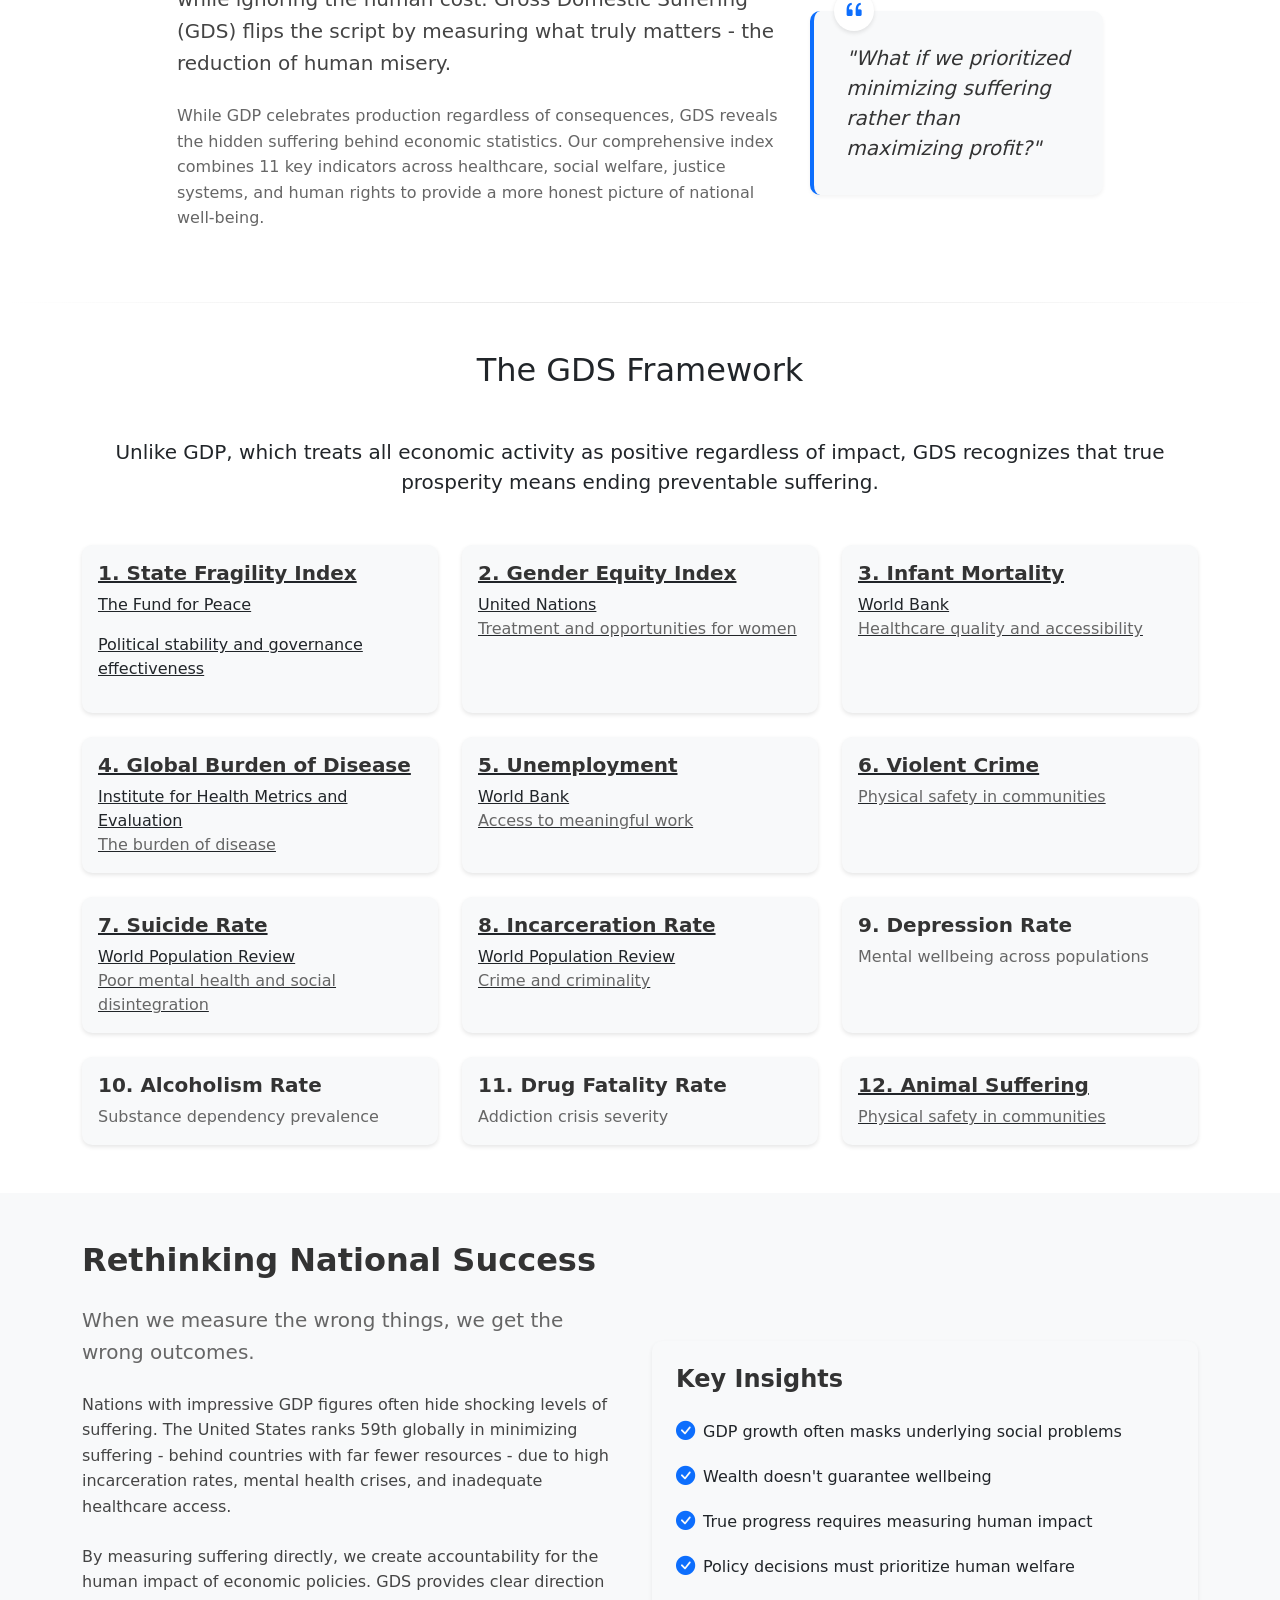
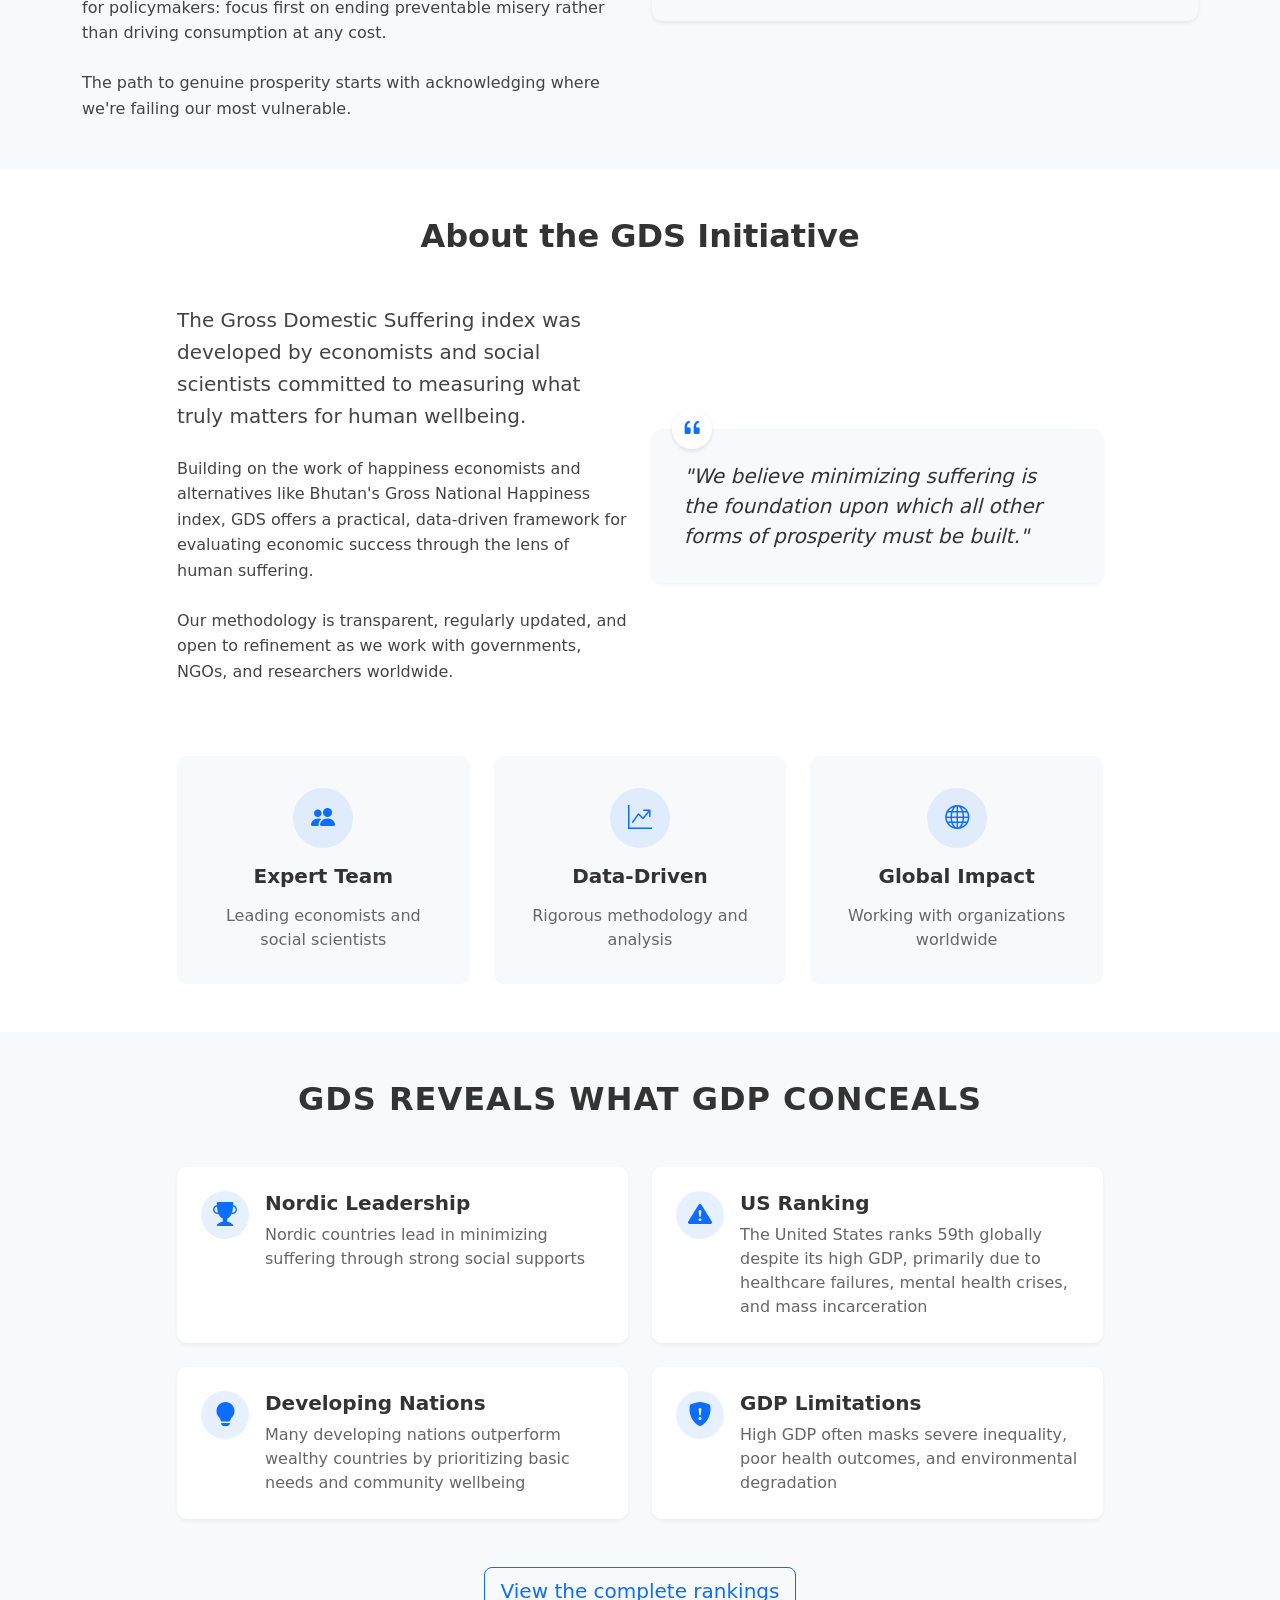
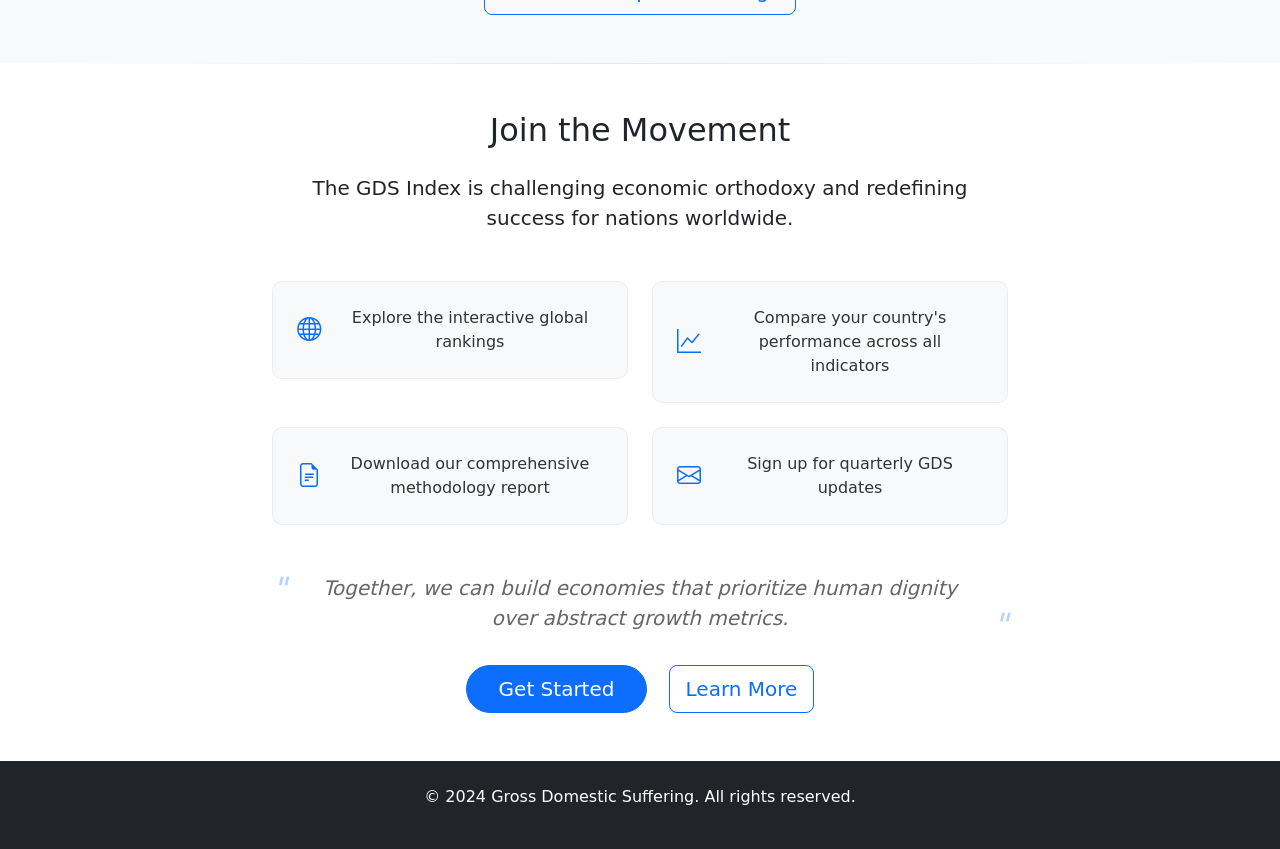
==== commit 6fd28d07: "updating" ====
--- a/index.html
+++ b/index.html
@@ -141,68 +141,77 @@
             
             <div class="row g-4">
                 <div class="col-md-4">
-                    <div class="card h-100">
-                        <div class="card-body">
-                            <h5 class="card-title">1. State Fragility</h5>
-                            <p class="card-text">Political stability and governance effectiveness</p>
-                        </div>
-                    </div>
-                </div>
-                <div class="col-md-4">
-                    <div class="card h-100">
-                        <div class="card-body">
-                            <h5 class="card-title">2. Gender Equity</h5>
+                    <a class="card h-100" href="https://fragilestatesindex.org/" target="_blank">
+                        <div class="card-body">
+                            <h5 class="card-title">1. State Fragility Index</h5>
+                            The Fund for Peace
+                            <p class="card-text">
+                                <p>Political stability and governance effectiveness</p>
+                            </p>
+                        </div>
+                    </a>
+                </div>
+                <div class="col-md-4">
+                    <a class="card h-100" href="https://hdr.undp.org/data-center/thematic-composite-indices/gender-inequality-index#/indicies/GII" target="_blank">
+                        <div class="card-body">
+                            <h5 class="card-title">2. Gender Equity Index</h5>
+                            United Nations
                             <p class="card-text">Treatment and opportunities for women</p>
                         </div>
-                    </div>
-                </div>
-                <div class="col-md-4">
-                    <div class="card h-100">
+                    </a>
+                </div>
+                <div class="col-md-4">
+                    <a class="card h-100" href="https://data.worldbank.org/indicator/SP.DYN.IMRT.IN" target="_blank">
                         <div class="card-body">
                             <h5 class="card-title">3. Infant Mortality</h5>
+                            World Bank
                             <p class="card-text">Healthcare quality and accessibility</p>
                         </div>
-                    </div>
-                </div>
-                <div class="col-md-4">
-                    <div class="card h-100">
-                        <div class="card-body">
-                            <h5 class="card-title">4. Poverty Rate</h5>
-                            <p class="card-text">Economic security for all citizens</p>
-                        </div>
-                    </div>
-                </div>
-                <div class="col-md-4">
-                    <div class="card h-100">
+                    </a>
+                </div>
+                <div class="col-md-4">
+                    <a class="card h-100" href="https://www.healthdata.org/research-analysis/gbd" target="_blank">
+                        <div class="card-body">
+                            <h5 class="card-title">4. Global Burden of Disease</h5>
+                            Institute for Health Metrics and Evaluation
+                            <p class="card-text">The burden of disease</p>
+                        </div>
+                    </a>
+                </div>
+                <div class="col-md-4">
+                    <a class="card h-100" href="https://data.worldbank.org/indicator/SL.UEM.TOTL.ZS" target="_blank">
                         <div class="card-body">
                             <h5 class="card-title">5. Unemployment</h5>
+                            World Bank
                             <p class="card-text">Access to meaningful work</p>
                         </div>
-                    </div>
-                </div>
-                <div class="col-md-4">
-                    <div class="card h-100">
+                    </a>
+                </div>
+                <div class="col-md-4">
+                    <a class="card h-100" href="" target="_blank">
                         <div class="card-body">
                             <h5 class="card-title">6. Violent Crime</h5>
                             <p class="card-text">Physical safety in communities</p>
                         </div>
-                    </div>
-                </div>
-                <div class="col-md-4">
-                    <div class="card h-100">
+                    </a>
+                </div>
+                <div class="col-md-4">
+                    <a class="card h-100" href="https://worldpopulationreview.com/country-rankings/suicide-rate-by-country" target="_blank">
                         <div class="card-body">
                             <h5 class="card-title">7. Suicide Rate</h5>
-                            <p class="card-text">Mental health crisis indicators</p>
-                        </div>
-                    </div>
-                </div>
-                <div class="col-md-4">
-                    <div class="card h-100">
+                            World Population Review
+                            <p class="card-text">Poor mental health and social disintegration</p>
+                        </div>
+                    </a>
+                </div>
+                <div class="col-md-4">
+                    <a class="card h-100" href="https://worldpopulationreview.com/country-rankings/incarceration-rates-by-country" target="_blank">
                         <div class="card-body">
                             <h5 class="card-title">8. Incarceration Rate</h5>
-                            <p class="card-text">Criminal justice system effectiveness</p>
-                        </div>
-                    </div>
+                            World Population Review
+                            <p class="card-text">Crime and criminality</p>
+                        </div>
+                    </a>
                 </div>
                 <div class="col-md-4">
                     <div class="card h-100">
@@ -212,7 +221,7 @@
                         </div>
                     </div>
                 </div>
-                <div class="col-md-6">
+                <div class="col-md-4">
                     <div class="card h-100">
                         <div class="card-body">
                             <h5 class="card-title">10. Alcoholism Rate</h5>
@@ -220,13 +229,21 @@
                         </div>
                     </div>
                 </div>
-                <div class="col-md-6">
+                <div class="col-md-4">
                     <div class="card h-100">
                         <div class="card-body">
                             <h5 class="card-title">11. Drug Fatality Rate</h5>
                             <p class="card-text">Addiction crisis severity</p>
                         </div>
                     </div>
+                </div>
+                <div class="col-md-4">
+                    <a class="card h-100" href="" target="_blank">
+                        <div class="card-body">
+                            <h5 class="card-title">12. Animal Suffering</h5>
+                            <p class="card-text">Physical safety in communities</p>
+                        </div>
+                    </a>
                 </div>
             </div>
         </div>
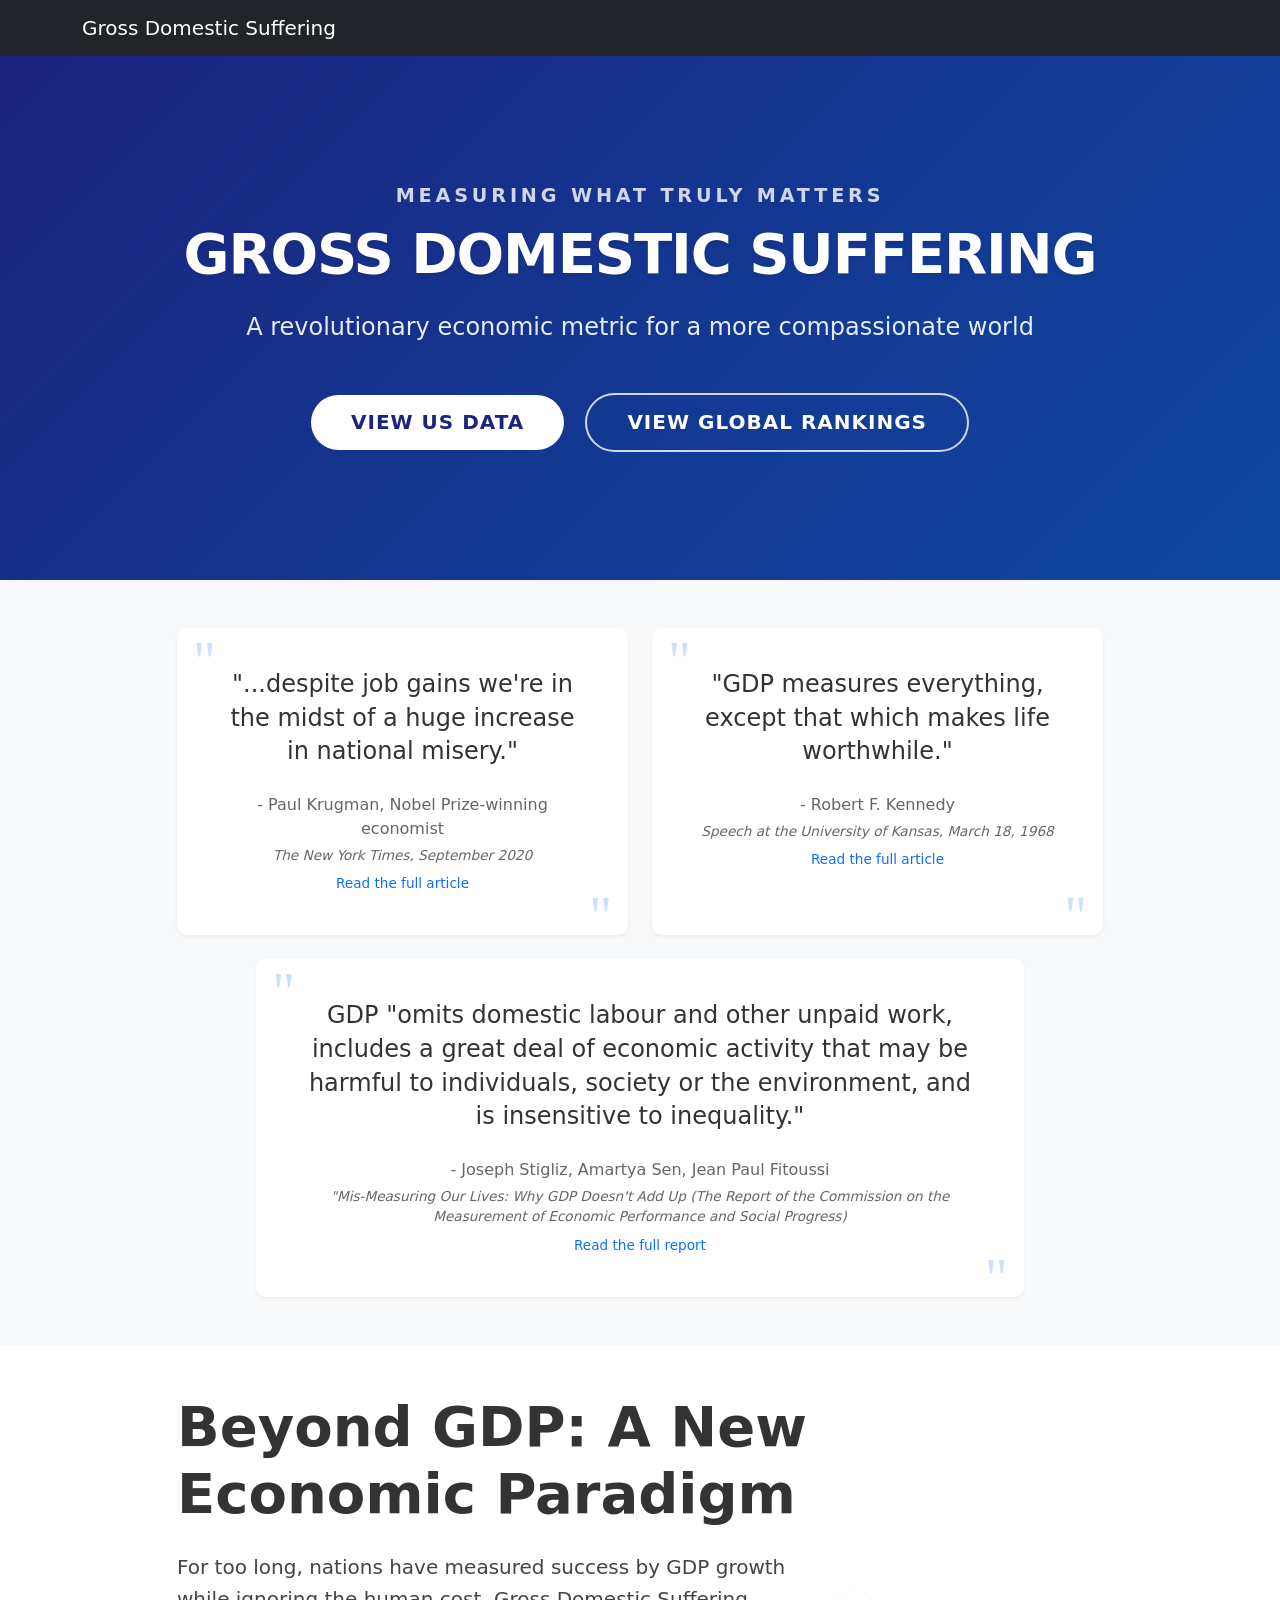
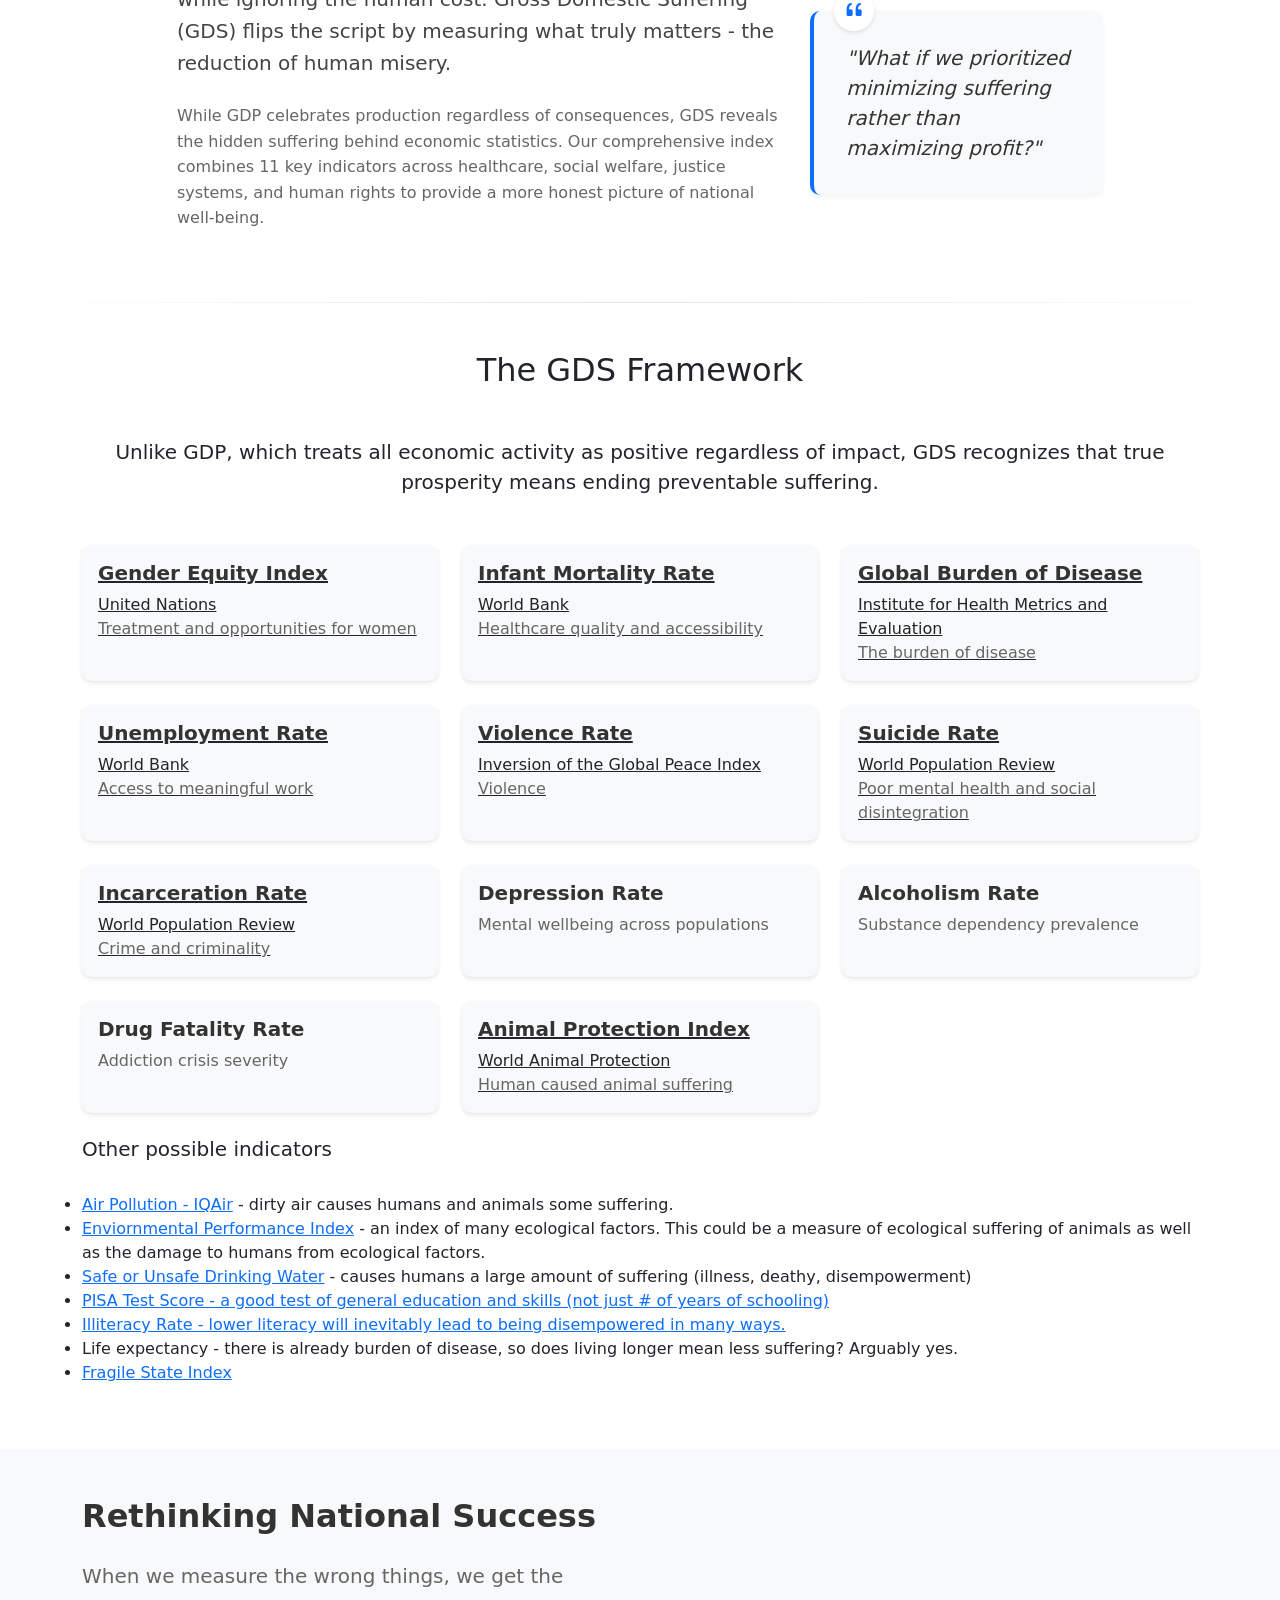
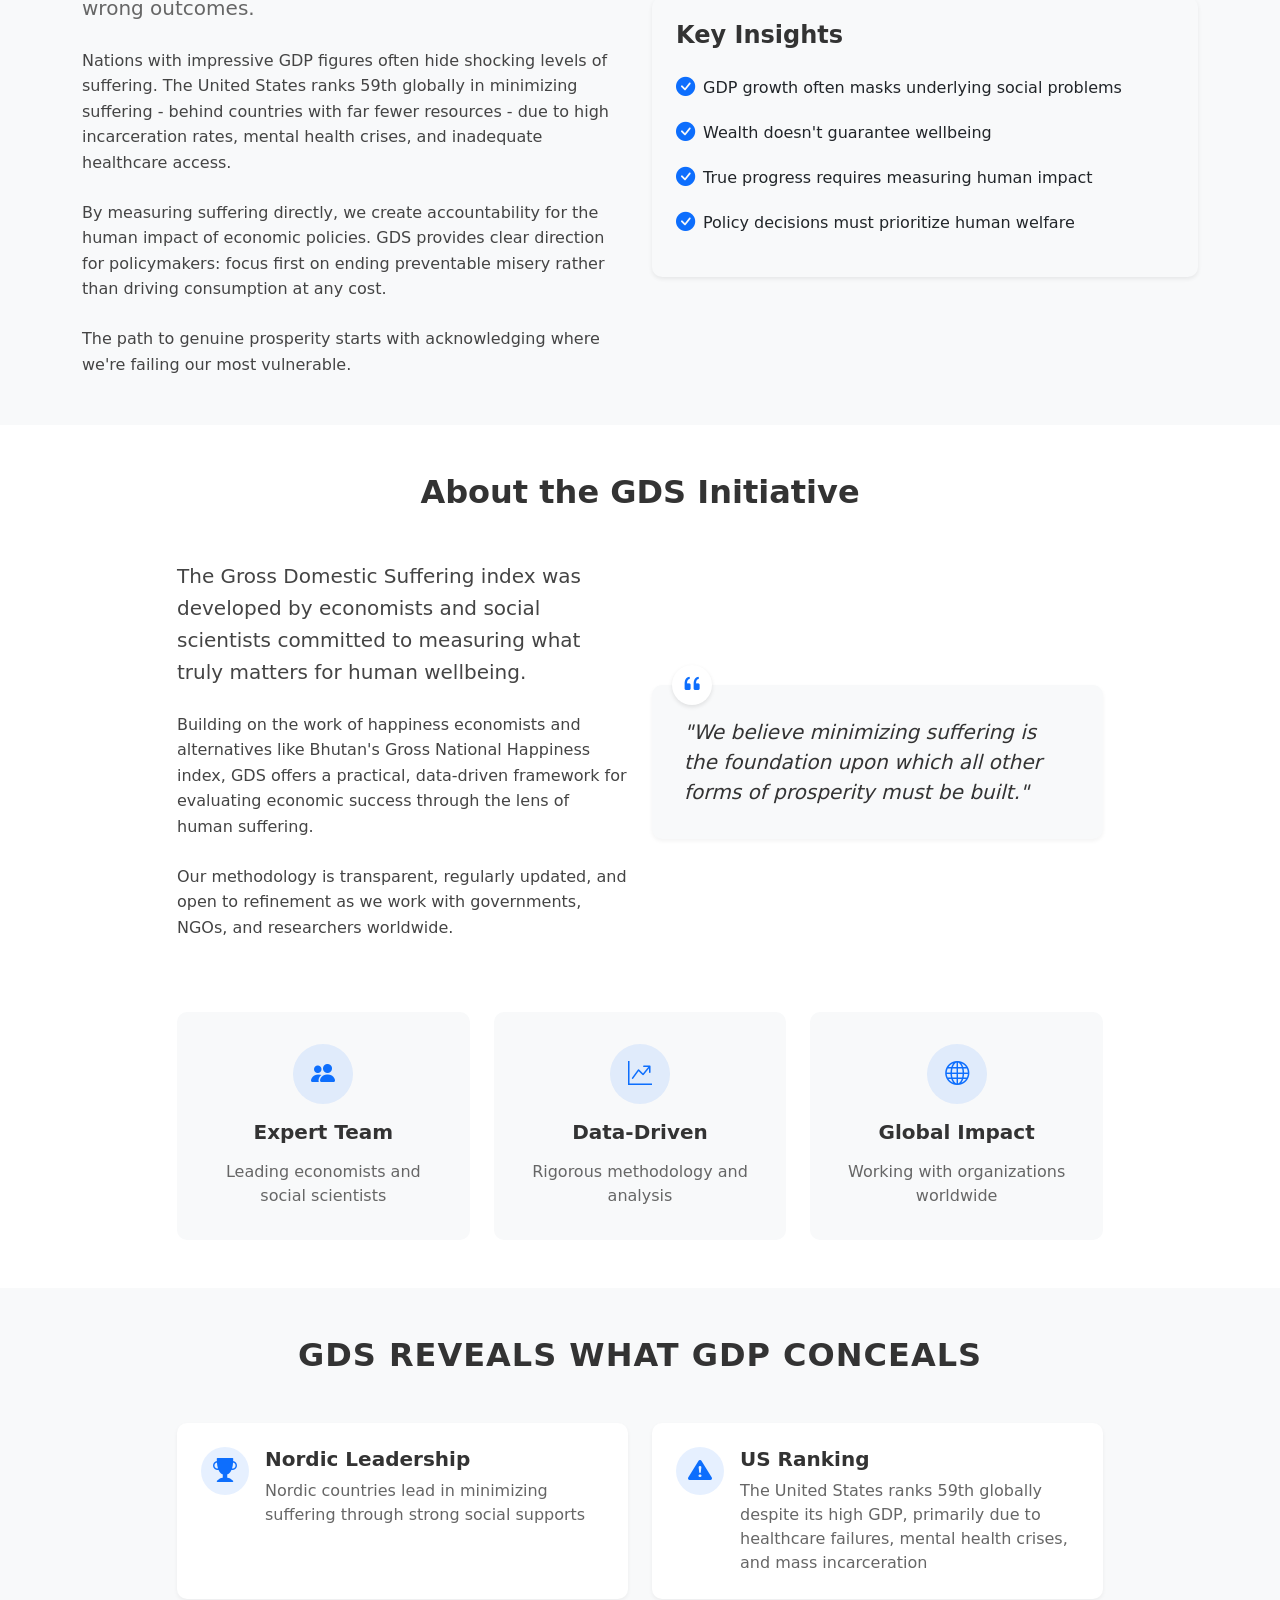
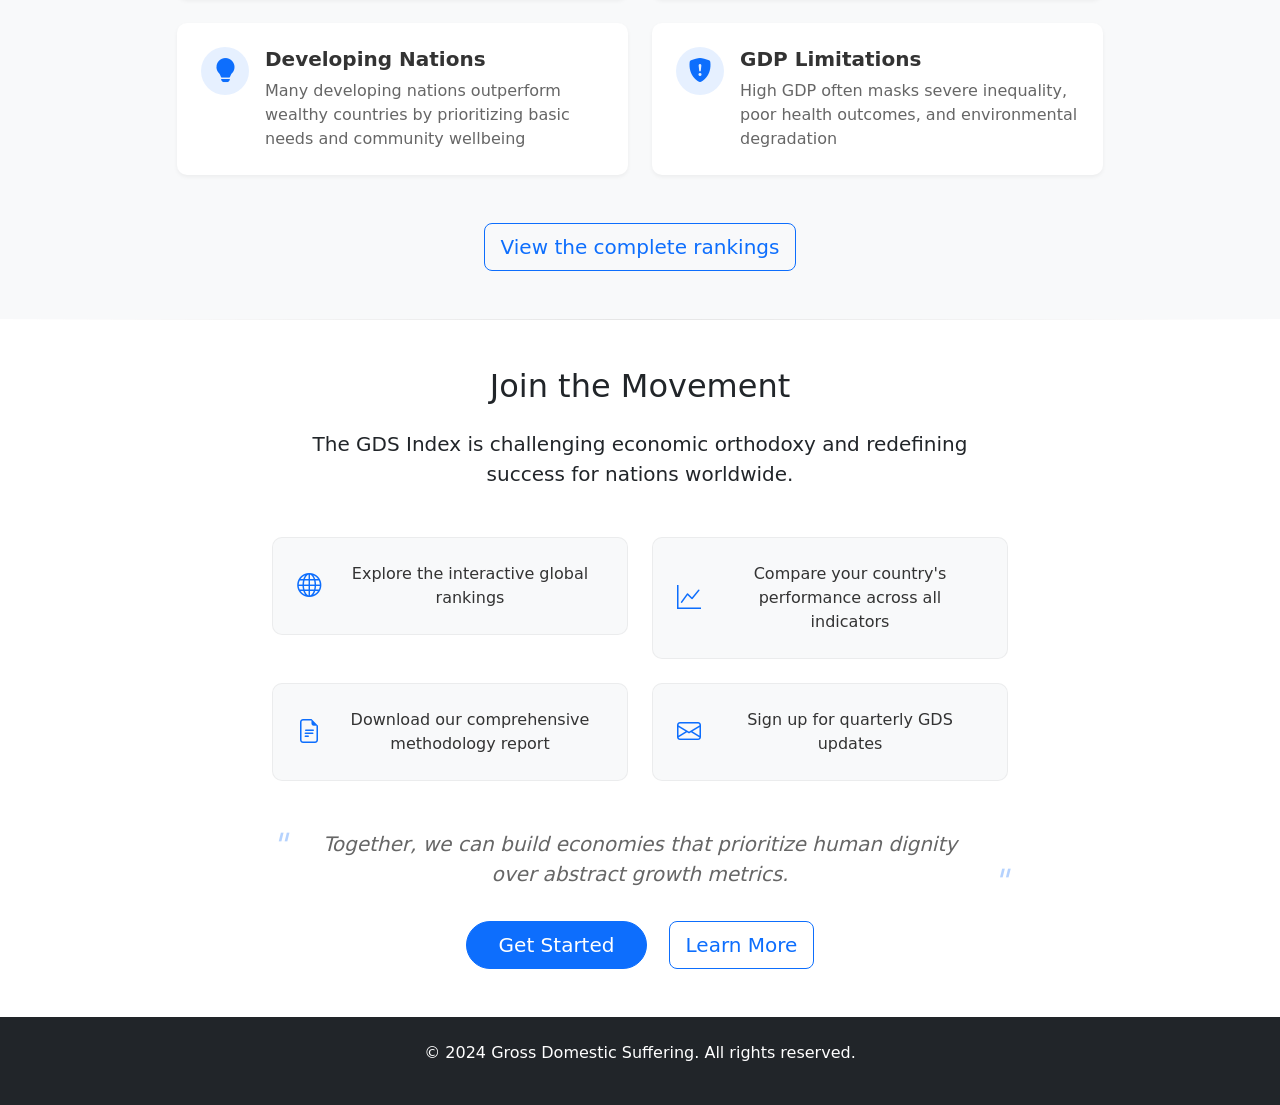
==== commit 6f990d48: "fixing" ====
--- a/index.html
+++ b/index.html
@@ -141,20 +141,9 @@
             
             <div class="row g-4">
                 <div class="col-md-4">
-                    <a class="card h-100" href="https://fragilestatesindex.org/" target="_blank">
-                        <div class="card-body">
-                            <h5 class="card-title">1. State Fragility Index</h5>
-                            The Fund for Peace
-                            <p class="card-text">
-                                <p>Political stability and governance effectiveness</p>
-                            </p>
-                        </div>
-                    </a>
-                </div>
-                <div class="col-md-4">
                     <a class="card h-100" href="https://hdr.undp.org/data-center/thematic-composite-indices/gender-inequality-index#/indicies/GII" target="_blank">
                         <div class="card-body">
-                            <h5 class="card-title">2. Gender Equity Index</h5>
+                            <h5 class="card-title">Gender Equity Index</h5>
                             United Nations
                             <p class="card-text">Treatment and opportunities for women</p>
                         </div>
@@ -163,7 +152,7 @@
                 <div class="col-md-4">
                     <a class="card h-100" href="https://data.worldbank.org/indicator/SP.DYN.IMRT.IN" target="_blank">
                         <div class="card-body">
-                            <h5 class="card-title">3. Infant Mortality</h5>
+                            <h5 class="card-title">Infant Mortality Rate</h5>
                             World Bank
                             <p class="card-text">Healthcare quality and accessibility</p>
                         </div>
@@ -172,7 +161,7 @@
                 <div class="col-md-4">
                     <a class="card h-100" href="https://www.healthdata.org/research-analysis/gbd" target="_blank">
                         <div class="card-body">
-                            <h5 class="card-title">4. Global Burden of Disease</h5>
+                            <h5 class="card-title">Global Burden of Disease</h5>
                             Institute for Health Metrics and Evaluation
                             <p class="card-text">The burden of disease</p>
                         </div>
@@ -181,24 +170,25 @@
                 <div class="col-md-4">
                     <a class="card h-100" href="https://data.worldbank.org/indicator/SL.UEM.TOTL.ZS" target="_blank">
                         <div class="card-body">
-                            <h5 class="card-title">5. Unemployment</h5>
+                            <h5 class="card-title">Unemployment Rate</h5>
                             World Bank
                             <p class="card-text">Access to meaningful work</p>
                         </div>
                     </a>
                 </div>
                 <div class="col-md-4">
-                    <a class="card h-100" href="" target="_blank">
-                        <div class="card-body">
-                            <h5 class="card-title">6. Violent Crime</h5>
-                            <p class="card-text">Physical safety in communities</p>
+                    <a class="card h-100" href="https://worldpopulationreview.com/country-rankings/most-violent-countries" target="_blank"> 
+                        <div class="card-body">
+                            <h5 class="card-title">Violence Rate</h5>
+                            Inversion of the Global Peace Index
+                            <p class="card-text">Violence</p>
                         </div>
                     </a>
                 </div>
                 <div class="col-md-4">
                     <a class="card h-100" href="https://worldpopulationreview.com/country-rankings/suicide-rate-by-country" target="_blank">
                         <div class="card-body">
-                            <h5 class="card-title">7. Suicide Rate</h5>
+                            <h5 class="card-title">Suicide Rate</h5>
                             World Population Review
                             <p class="card-text">Poor mental health and social disintegration</p>
                         </div>
@@ -207,7 +197,7 @@
                 <div class="col-md-4">
                     <a class="card h-100" href="https://worldpopulationreview.com/country-rankings/incarceration-rates-by-country" target="_blank">
                         <div class="card-body">
-                            <h5 class="card-title">8. Incarceration Rate</h5>
+                            <h5 class="card-title">Incarceration Rate</h5>
                             World Population Review
                             <p class="card-text">Crime and criminality</p>
                         </div>
@@ -216,7 +206,7 @@
                 <div class="col-md-4">
                     <div class="card h-100">
                         <div class="card-body">
-                            <h5 class="card-title">9. Depression Rate</h5>
+                            <h5 class="card-title">Depression Rate</h5>
                             <p class="card-text">Mental wellbeing across populations</p>
                         </div>
                     </div>
@@ -224,7 +214,7 @@
                 <div class="col-md-4">
                     <div class="card h-100">
                         <div class="card-body">
-                            <h5 class="card-title">10. Alcoholism Rate</h5>
+                            <h5 class="card-title">Alcoholism Rate</h5>
                             <p class="card-text">Substance dependency prevalence</p>
                         </div>
                     </div>
@@ -232,19 +222,30 @@
                 <div class="col-md-4">
                     <div class="card h-100">
                         <div class="card-body">
-                            <h5 class="card-title">11. Drug Fatality Rate</h5>
+                            <h5 class="card-title">Drug Fatality Rate</h5>
                             <p class="card-text">Addiction crisis severity</p>
                         </div>
                     </div>
                 </div>
                 <div class="col-md-4">
-                    <a class="card h-100" href="" target="_blank">
-                        <div class="card-body">
-                            <h5 class="card-title">12. Animal Suffering</h5>
-                            <p class="card-text">Physical safety in communities</p>
-                        </div>
-                    </a>
-                </div>
+                    <a class="card h-100" href="https://api.worldanimalprotection.org/" target="_blank">
+                        <div class="card-body">
+                            <h5 class="card-title">Animal Protection Index</h5>
+                            World Animal Protection
+                            <p class="card-text">Human caused animal suffering</p>
+                        </div>
+                    </a>
+                </div>
+                <h5>Other possible indicators</h5>
+                <ul>
+                    <li><a href="https://www.iqair.com/us/world-most-polluted-countries" target="_blank">Air Pollution - IQAir</a> - dirty air causes humans and animals some suffering.</li>
+                    <li><a href="https://epi.yale.edu/" target="_blank">Enviornmental Performance Index</a> - an index of many ecological factors. This could be a measure of ecological suffering of animals as well as the damage to humans from ecological factors.</li>
+                    <li><a href="https://epi.yale.edu/measure/2024/UWD" target="_blank">Safe or Unsafe Drinking Water</a> - causes humans a large amount of suffering (illness, deathy, disempowerment)</li>
+                    <li><a href="https://worldpopulationreview.com/country-rankings/pisa-scores-by-country" target="_blank">PISA Test Score - a good test of general education and skills (not just # of years of schooling)</a></li>
+                    <li><a href="https://worldpopulationreview.com/country-rankings/literacy-rate-by-country" target="_blank">Illiteracy Rate - lower literacy will inevitably lead to being disempowered in many ways.</a></li>
+                    <li>Life expectancy - there is already burden of disease, so does living longer mean less suffering? Arguably yes.</li>
+                    <li><a href="https://fragilestatesindex.org/" target="_blank">Fragile State Index</a></li>
+                </ul>
             </div>
         </div>
     </div>
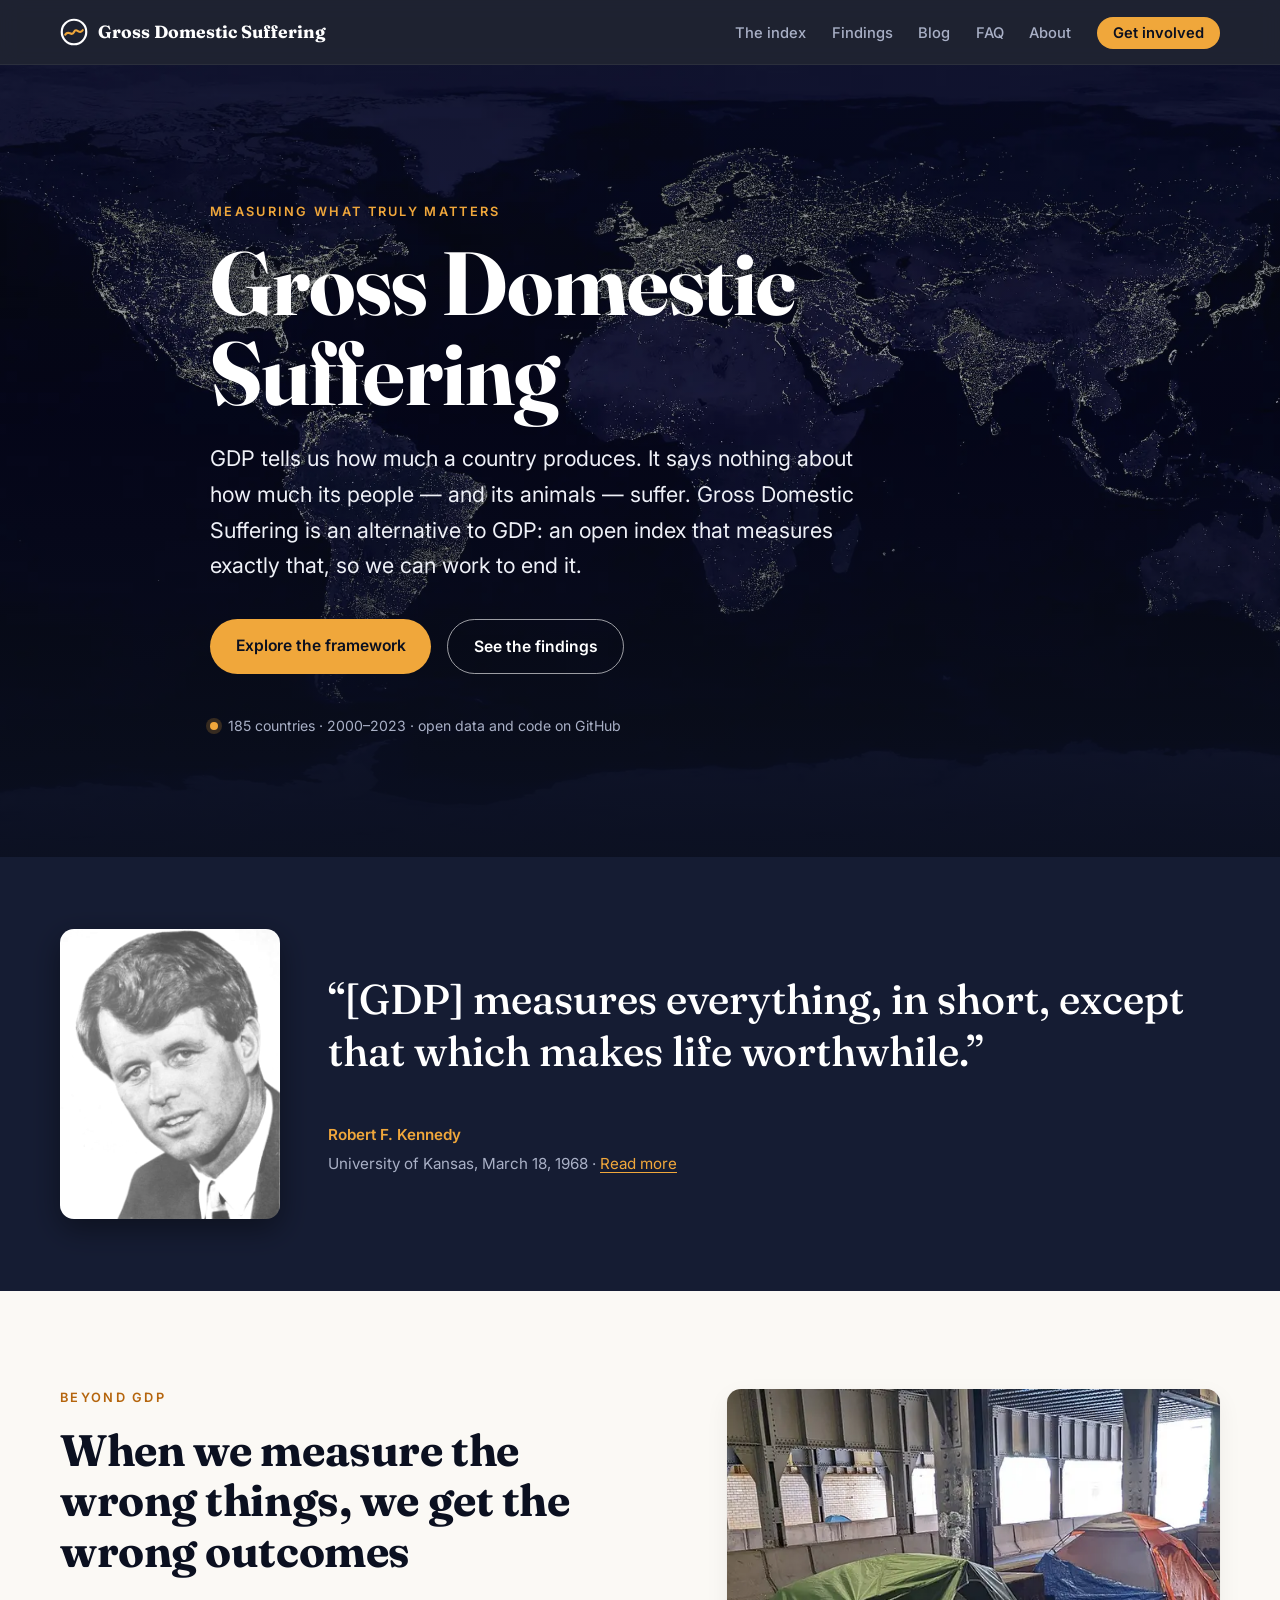
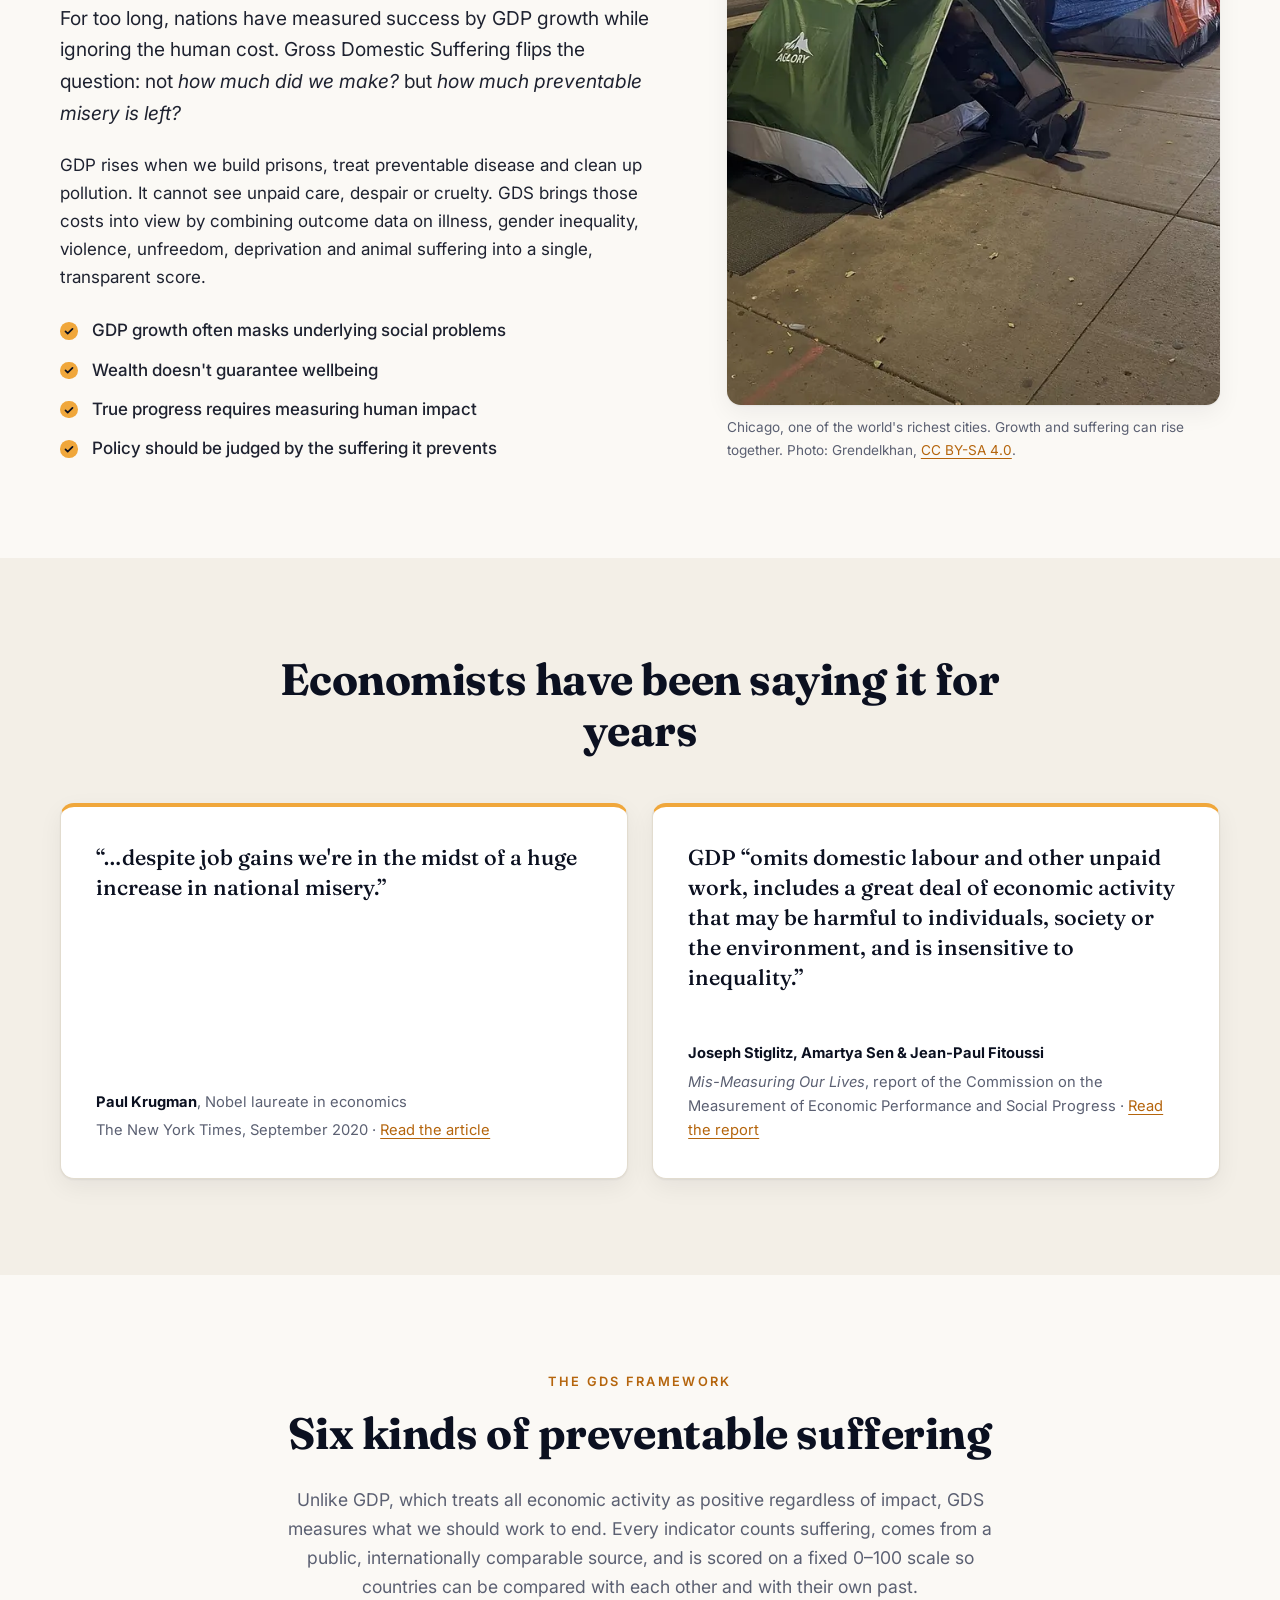
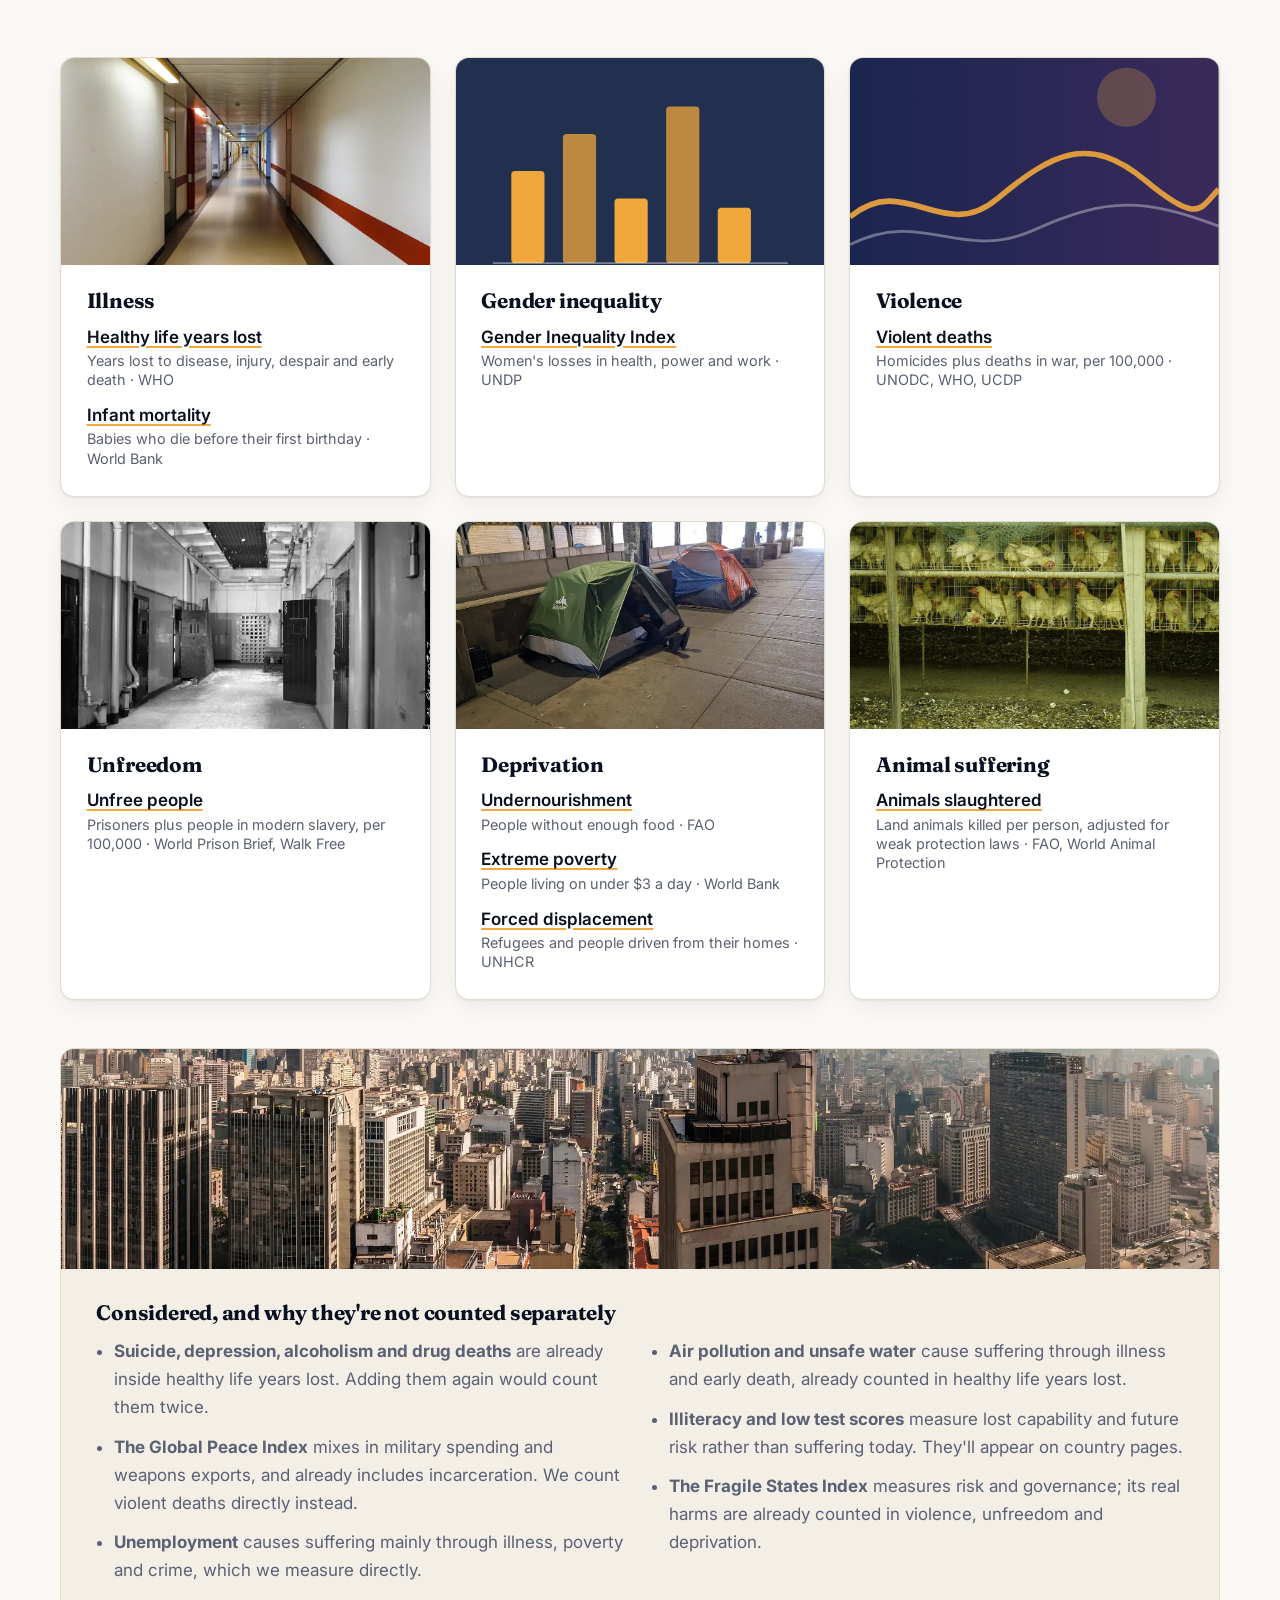
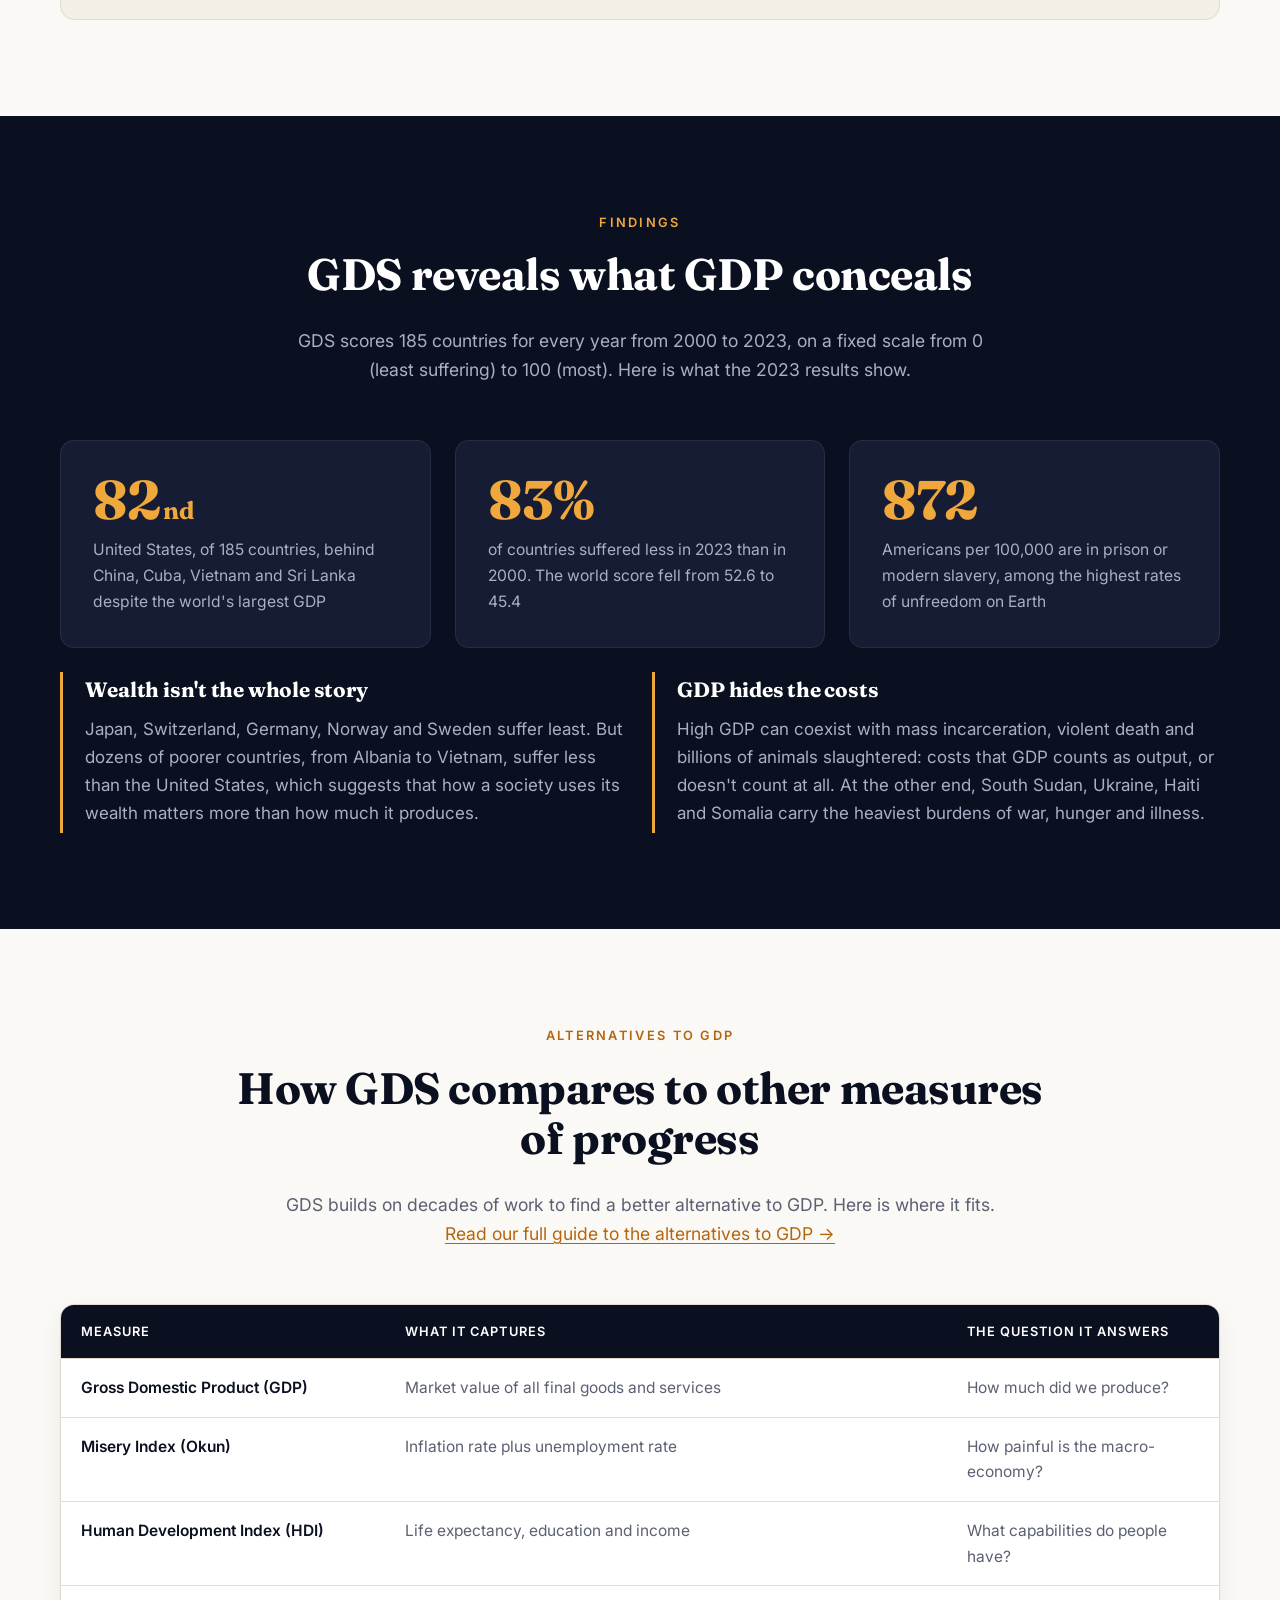
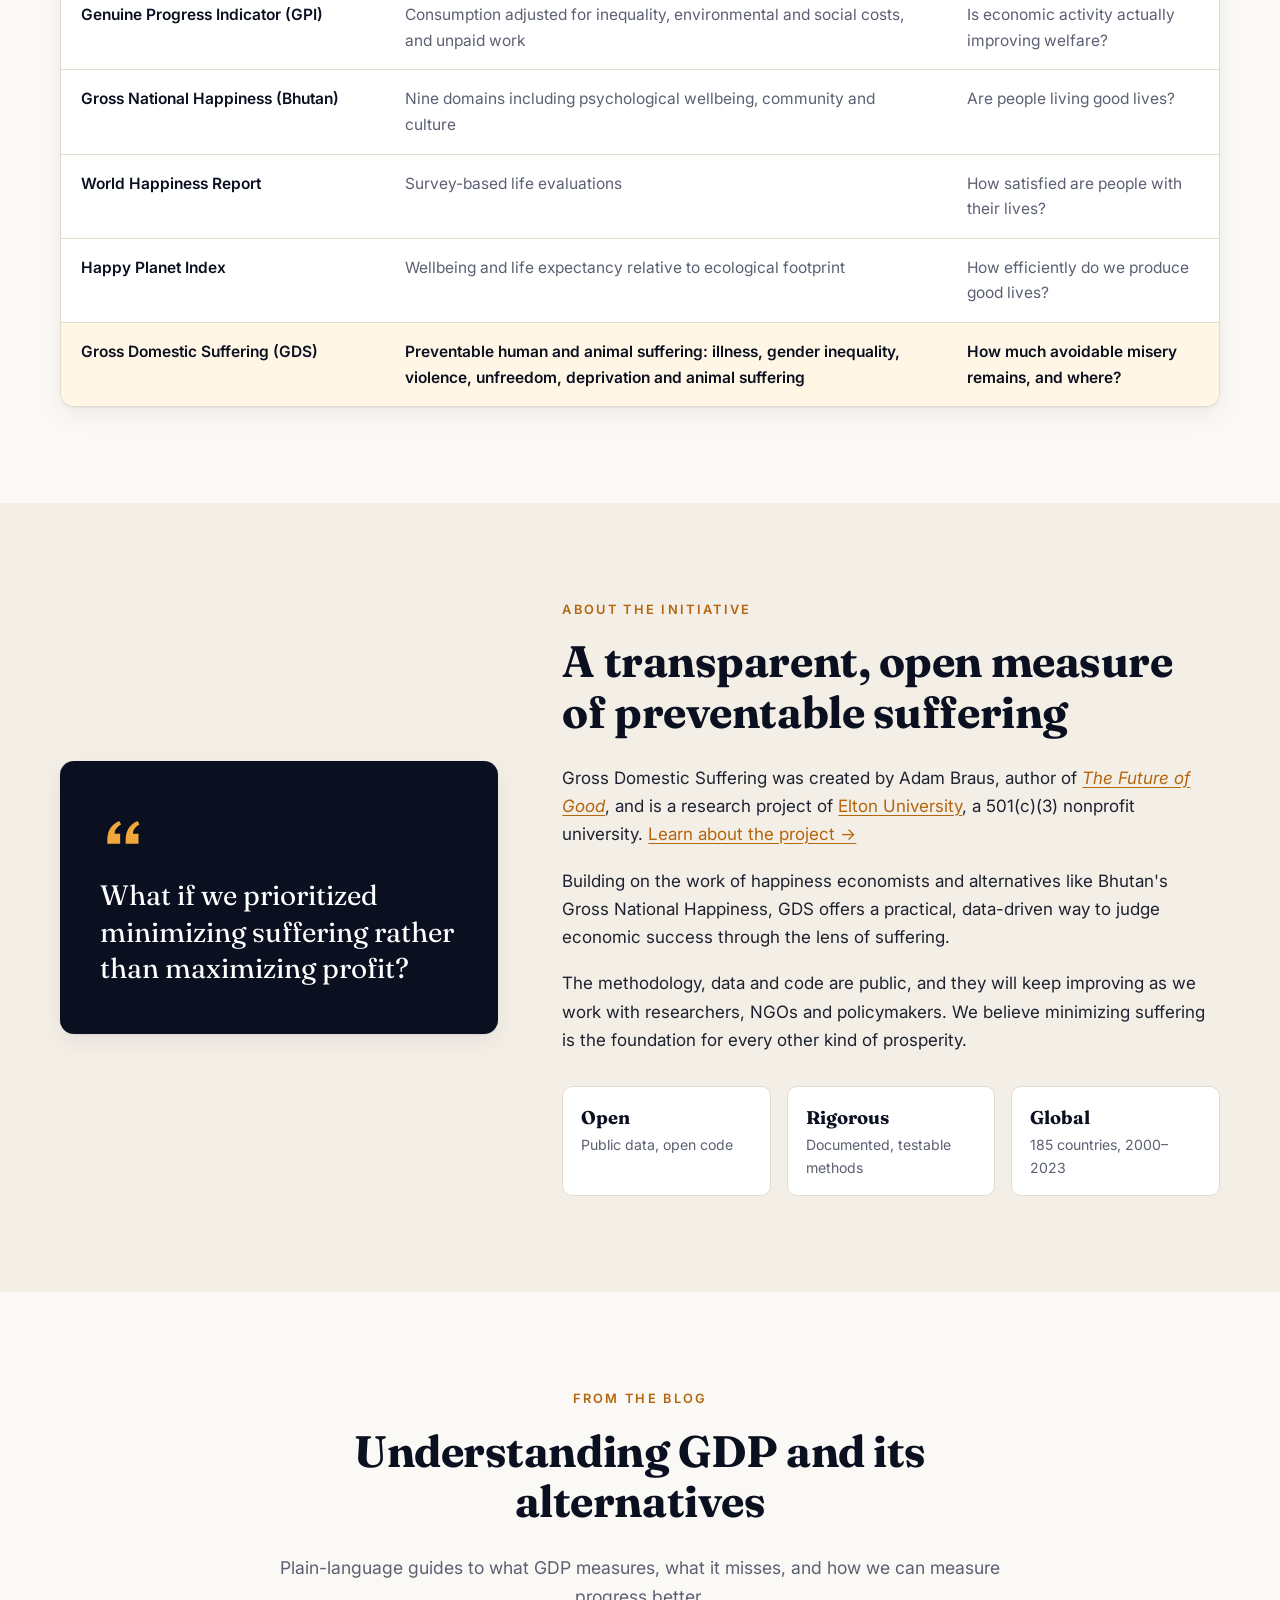
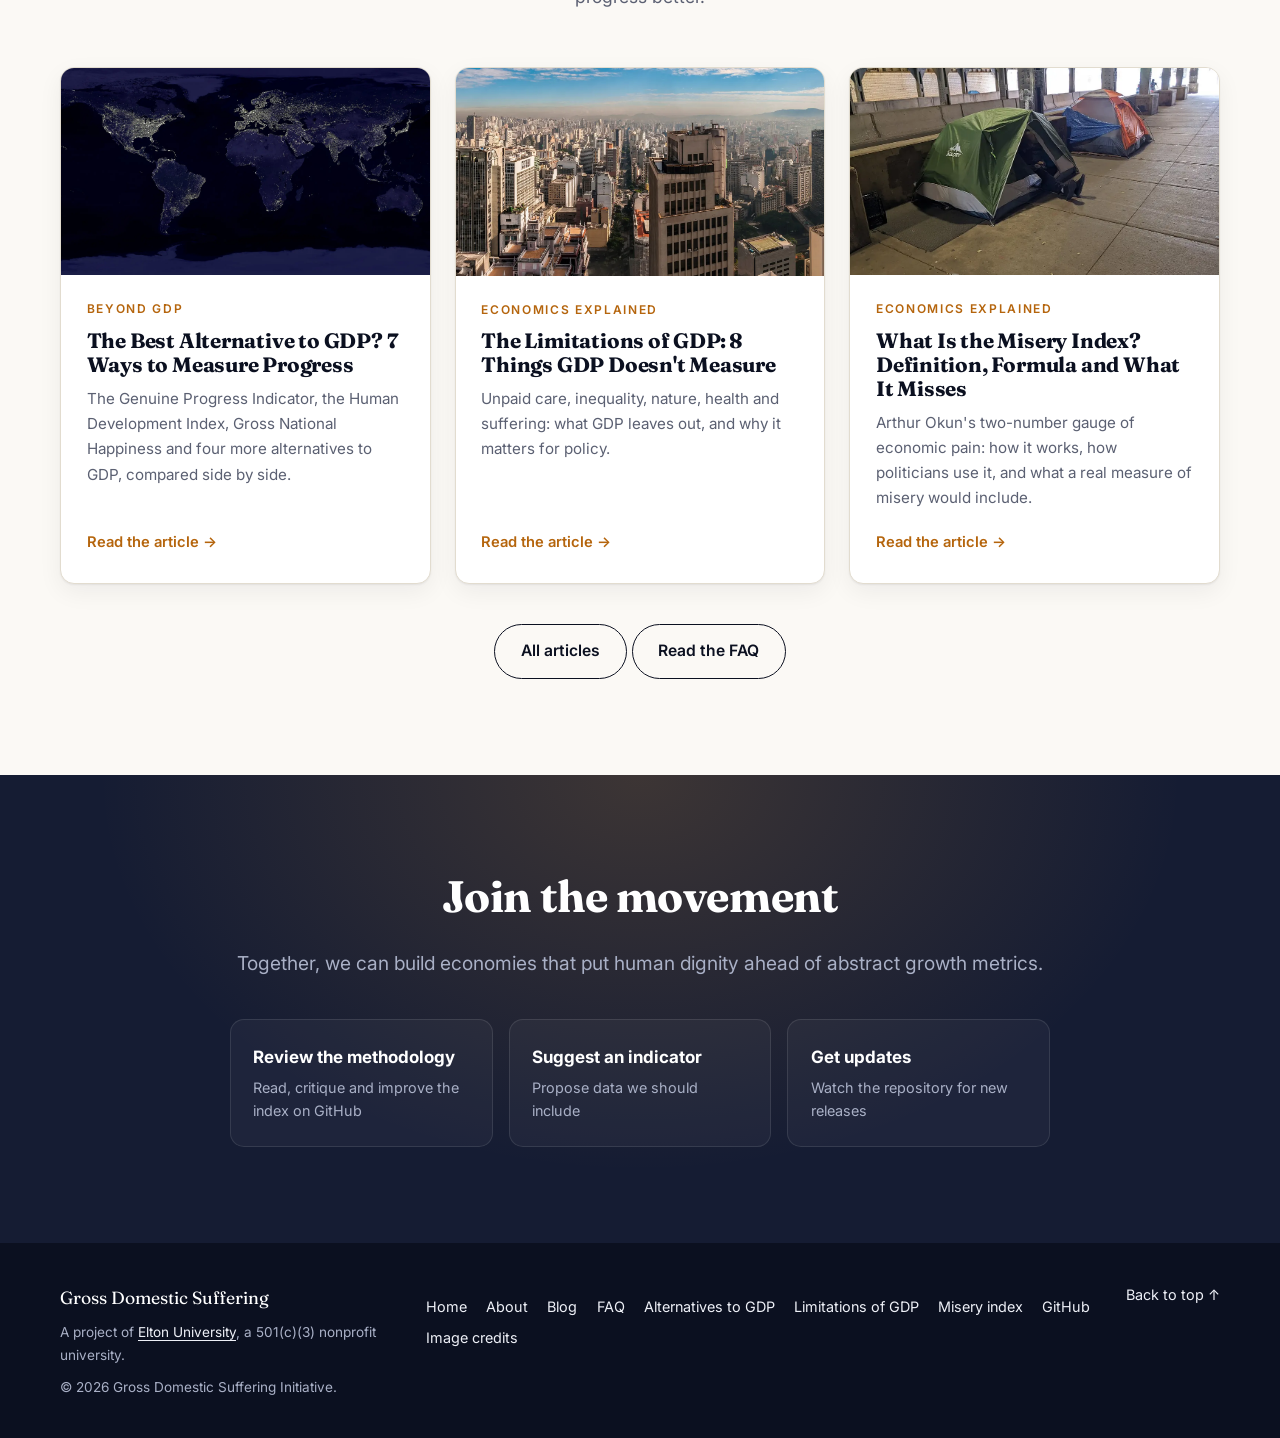
==== commit 997e2b4d: "Redesign site, add GDS index pipeline, blog, FAQ and about pages - Redesigned homepage with images, " ====
--- a/index.html
+++ b/index.html
@@ -2,497 +2,446 @@
 <html lang="en">
 <head>
     <meta charset="UTF-8">
-    <meta name="viewport" content="width=device-width, initial-scale=1.0">
-    <title>Gross Domestic Suffering</title>
-    <!-- Bootstrap CSS -->
-    <link href="https://cdn.jsdelivr.net/npm/bootstrap@5.3.2/dist/css/bootstrap.min.css" rel="stylesheet">
-    <!-- Bootstrap Icons -->
-    <link href="https://cdn.jsdelivr.net/npm/bootstrap-icons@1.11.3/font/bootstrap-icons.min.css" rel="stylesheet">
-    <!-- Custom CSS -->
-    <link href="styles.css" rel="stylesheet">
+    <meta name="viewport" content="width=device-width, initial-scale=1">
+    <title>Gross Domestic Suffering (GDS): An Alternative to GDP</title>
+    <meta name="description" content="Gross Domestic Suffering is an alternative to GDP: an open index from Elton University that ranks countries by preventable human and animal suffering.">
+    <link rel="canonical" href="https://grossdomesticsuffering.org/">
+    <meta name="robots" content="index, follow, max-image-preview:large">
+    <meta name="theme-color" content="#0b1020">
+    <meta name="author" content="Gross Domestic Suffering Initiative">
+
+    <!-- Open Graph / social -->
+    <meta property="og:type" content="website">
+    <meta property="og:site_name" content="Gross Domestic Suffering">
+    <meta property="og:title" content="Gross Domestic Suffering: an alternative to GDP that measures suffering">
+    <meta property="og:description" content="An open index that ranks countries by preventable human and animal suffering. Beyond GDP, beyond happiness: a measure of what we should work to end.">
+    <meta property="og:url" content="https://grossdomesticsuffering.org/">
+    <meta property="og:image" content="https://grossdomesticsuffering.org/images/og-image.jpg">
+    <meta property="og:image:width" content="1200">
+    <meta property="og:image:height" content="630">
+    <meta property="og:image:alt" content="Gross Domestic Suffering — Earth at night">
+    <meta name="twitter:card" content="summary_large_image">
+    <meta name="twitter:title" content="Gross Domestic Suffering: an alternative to GDP that measures suffering">
+    <meta name="twitter:description" content="An open index that ranks countries by preventable human and animal suffering.">
+    <meta name="twitter:image" content="https://grossdomesticsuffering.org/images/og-image.jpg">
+
+    <link rel="icon" href="/favicon.svg" type="image/svg+xml">
+    <link rel="preload" as="image" href="/images/hero-earth-night.webp" fetchpriority="high">
+    <link rel="preconnect" href="https://fonts.googleapis.com">
+    <link rel="preconnect" href="https://fonts.gstatic.com" crossorigin>
+    <link href="https://fonts.googleapis.com/css2?family=Fraunces:opsz,wght@9..144,500;9..144,700&family=Inter:wght@400;500;600;700&display=swap" rel="stylesheet">
+    <link href="/styles.css" rel="stylesheet">
+
+    <script type="application/ld+json">
+    {
+      "@context": "https://schema.org",
+      "@graph": [
+        {
+          "@type": "Organization",
+          "@id": "https://grossdomesticsuffering.org/#org",
+          "name": "Gross Domestic Suffering Initiative",
+          "alternateName": "GDS",
+          "url": "https://grossdomesticsuffering.org/",
+          "logo": "https://grossdomesticsuffering.org/favicon.svg",
+          "parentOrganization": {
+            "@type": "CollegeOrUniversity",
+            "@id": "https://elton.university/#org",
+            "name": "Elton University",
+            "url": "https://elton.university",
+            "nonprofitStatus": "Nonprofit501c3"
+          },
+          "sameAs": [
+            "https://github.com/ajbraus/gds"
+          ]
+        },
+        {
+          "@type": "WebSite",
+          "@id": "https://grossdomesticsuffering.org/#website",
+          "url": "https://grossdomesticsuffering.org/",
+          "name": "Gross Domestic Suffering",
+          "publisher": {
+            "@id": "https://grossdomesticsuffering.org/#org"
+          },
+          "inLanguage": "en"
+        },
+        {
+          "@type": "WebPage",
+          "@id": "https://grossdomesticsuffering.org/#page",
+          "url": "https://grossdomesticsuffering.org/",
+          "name": "Gross Domestic Suffering (GDS): An Alternative to GDP",
+          "isPartOf": {
+            "@id": "https://grossdomesticsuffering.org/#website"
+          },
+          "about": {
+            "@id": "https://grossdomesticsuffering.org/#org"
+          },
+          "primaryImageOfPage": "https://grossdomesticsuffering.org/images/hero-earth-night.webp"
+        }
+      ]
+    }
+    </script>
 </head>
 <body>
-    <!-- Navigation -->
-    <nav class="navbar navbar-expand-lg navbar-dark bg-dark">
-        <div class="container">
-            <a class="navbar-brand" href="#">Gross Domestic Suffering</a>
-            <button class="navbar-toggler" type="button" data-bs-toggle="collapse" data-bs-target="#navbarNav">
-                <span class="navbar-toggler-icon"></span>
+    <a class="skip-link" href="#main">Skip to content</a>
+
+    <header class="site-header" id="top">
+        <nav class="nav container" aria-label="Main">
+            <a class="brand" href="/" aria-label="Gross Domestic Suffering home">
+                <svg class="brand-mark" viewBox="0 0 32 32" aria-hidden="true"><circle cx="16" cy="16" r="14" fill="none" stroke="currentColor" stroke-width="2.5"/><path d="M6 19c4-6 7 3 10-3s6 4 10-2" fill="none" stroke="#f0a73b" stroke-width="2.5" stroke-linecap="round"/></svg>
+                <span>Gross Domestic Suffering</span>
+            </a>
+            <button class="nav-toggle" aria-expanded="false" aria-controls="nav-links" aria-label="Open menu">
+                <span></span><span></span><span></span>
             </button>
-            <div class="collapse navbar-collapse" id="navbarNav">
-                <ul class="navbar-nav">
-                    <!-- <li class="nav-item">
-                        <a class="nav-link active" href="#">Home</a>
-                    </li> -->
-                    <!-- <li class="nav-item">
-                        <a class="nav-link" href="#">About</a>
-                    </li>
-                    <li class="nav-item">
-                        <a class="nav-link" href="#">Contact</a>
-                    </li> -->
-                </ul>
-            </div>
-        </div>
-    </nav>
-
-    <!-- Hero Section -->
-    <div class="hero-section">
-        <div class="container">
-            <div class="row justify-content-center">
-                <div class="col-lg-10 text-center">
-                    <h2 class="hero-subtitle mb-3">MEASURING WHAT TRULY MATTERS</h2>
-                    <h1 class="hero-title mb-4">GROSS DOMESTIC SUFFERING</h1>
-                    <p class="hero-lead mb-5">A revolutionary economic metric for a more compassionate world</p>
-                    <div class="hero-buttons">
-                        <a href="#" class="btn btn-primary btn-lg me-3">VIEW US DATA</a>
-                        <a href="#" class="btn btn-outline-light btn-lg">VIEW GLOBAL RANKINGS</a>
-                    </div>
-                </div>
-            </div>
-        </div>
-    </div>
-
-    <!-- Pull Quote Section -->
-    <div class="pull-quote-section py-5">
-        <div class="container">
-            <div class="row justify-content-center">
-                <div class="col-lg-10">
-                    <div class="row g-4">
-                        <div class="col-md-6">
-                            <div class="pull-quote">
-                                <blockquote class="mb-4">
-                                    "...despite job gains we're in the midst of a huge increase in national misery."
-                                </blockquote>
-                                <div class="quote-attribution">
-                                    <p class="mb-1">- Paul Krugman, Nobel Prize-winning economist</p>
-                                    <p class="source">The New York Times, September 2020</p>
-                                    <a href="https://www.nytimes.com/2020/09/07/opinion/trump-economy-jobs.html" class="source-link" target="_blank">Read the full article</a>
-                                </div>
-                            </div>
-                        </div>
-                        <div class="col-md-6">
-                            <div class="pull-quote">
-                                <blockquote class="mb-4">
-                                    "GDP measures everything, except that which makes life worthwhile."
-                                </blockquote>
-                                <div class="quote-attribution">
-                                    <p class="mb-1">- Robert F. Kennedy</p>
-                                    <p class="source">Speech at the University of Kansas, March 18, 1968</p>
-                                    <a href="https://www.scientificamerican.com/article/gdp-is-the-wrong-tool-for-measuring-what-matters/" class="source-link" target="_blank">Read the full article</a>
-                                </div>
-                            </div>
-                        </div>
-                        <div class="col-md-10 offset-md-1">
-                            <div class="pull-quote">
-                                <blockquote class="mb-4">
-                                    GDP "omits domestic labour and other unpaid work, includes a great deal of economic activity that may be harmful to individuals, society or the environment, and is insensitive to inequality."
-                                    <!-- "GDP includes a great deal of economic activity that does not contribute directly to economic welfare and may be harmful to individuals, society or the environment, and it is insensitive to inequality." -->
-                                </blockquote>
-                                <div class="quote-attribution">
-                                    <p class="mb-1">- Joseph Stigliz, Amartya Sen, Jean Paul Fitoussi </p>
-                                    <p class="source">"Mis-Measuring Our Lives: Why GDP Doesn't Add Up (The Report of the Commission on the Measurement of Economic Performance and Social Progress)</p>
-                                    <a href="https://www.researchgate.net/publication/44841274_Mis-Measuring_Our_Lives_Why_GDP_Doesn't_Add_Up_The_Report_of_the_Commission_on_the_Measurement_of_Economic_Performance_and_Social_Progress" class="source-link" target="_blank">Read the full report</a>
-                                </div>
-                            </div>
-                        </div>
-                    </div>
-                    <!-- <div class="quote-context mt-4">
-                        <p>The disconnect between economic indicators and human suffering has never been more apparent. While GDP and employment statistics suggest recovery, the Gross Domestic Suffering index reveals the true state of human welfare.</p>
-                    </div> -->
-                </div>
-            </div>
-        </div>
-    </div>
-
-    <!-- Introduction Section -->
-    <div class="intro-section py-5">
-        <div class="container">
-            <div class="row justify-content-center">
-                <div class="col-lg-10">
-                    <h1 class="display-4 mb-4">Beyond GDP: A New Economic Paradigm</h1>
-                    
-                    <div class="row align-items-center">
-                        <div class="col-lg-8">
-                            <p class="lead mb-4">For too long, nations have measured success by GDP growth while ignoring the human cost. Gross Domestic Suffering (GDS) flips the script by measuring what truly matters - the reduction of human misery.</p>
-                            
-                            <p class="mb-4">While GDP celebrates production regardless of consequences, GDS reveals the hidden suffering behind economic statistics. Our comprehensive index combines 11 key indicators across healthcare, social welfare, justice systems, and human rights to provide a more honest picture of national well-being.</p>
-                        </div>
-                        <div class="col-lg-4">
-                            <div class="intro-quote">
-                                <div class="quote-icon">
-                                    <i class="bi bi-quote"></i>
-                                </div>
-                                <blockquote class="mb-0">
-                                    "What if we prioritized minimizing suffering rather than maximizing profit?"
-                                </blockquote>
-                            </div>
-                        </div>
-                    </div>
-                </div>
-            </div>
-        </div>
-    </div>
-
-    <!-- How It Works Section -->
-    <div id="how-it-works" class="py-5">
-        <div class="container">
-            <h2 class="text-center mb-5">The GDS Framework</h2>
-            <p class="lead text-center mb-5">Unlike GDP, which treats all economic activity as positive regardless of impact, GDS recognizes that true prosperity means ending preventable suffering.</p>
-            
-            <div class="row g-4">
-                <div class="col-md-4">
-                    <a class="card h-100" href="https://hdr.undp.org/data-center/thematic-composite-indices/gender-inequality-index#/indicies/GII" target="_blank">
-                        <div class="card-body">
-                            <h5 class="card-title">Gender Equity Index</h5>
-                            United Nations
-                            <p class="card-text">Treatment and opportunities for women</p>
-                        </div>
-                    </a>
-                </div>
-                <div class="col-md-4">
-                    <a class="card h-100" href="https://data.worldbank.org/indicator/SP.DYN.IMRT.IN" target="_blank">
-                        <div class="card-body">
-                            <h5 class="card-title">Infant Mortality Rate</h5>
-                            World Bank
-                            <p class="card-text">Healthcare quality and accessibility</p>
-                        </div>
-                    </a>
-                </div>
-                <div class="col-md-4">
-                    <a class="card h-100" href="https://www.healthdata.org/research-analysis/gbd" target="_blank">
-                        <div class="card-body">
-                            <h5 class="card-title">Global Burden of Disease</h5>
-                            Institute for Health Metrics and Evaluation
-                            <p class="card-text">The burden of disease</p>
-                        </div>
-                    </a>
-                </div>
-                <div class="col-md-4">
-                    <a class="card h-100" href="https://data.worldbank.org/indicator/SL.UEM.TOTL.ZS" target="_blank">
-                        <div class="card-body">
-                            <h5 class="card-title">Unemployment Rate</h5>
-                            World Bank
-                            <p class="card-text">Access to meaningful work</p>
-                        </div>
-                    </a>
-                </div>
-                <div class="col-md-4">
-                    <a class="card h-100" href="https://worldpopulationreview.com/country-rankings/most-violent-countries" target="_blank"> 
-                        <div class="card-body">
-                            <h5 class="card-title">Violence Rate</h5>
-                            Inversion of the Global Peace Index
-                            <p class="card-text">Violence</p>
-                        </div>
-                    </a>
-                </div>
-                <div class="col-md-4">
-                    <a class="card h-100" href="https://worldpopulationreview.com/country-rankings/suicide-rate-by-country" target="_blank">
-                        <div class="card-body">
-                            <h5 class="card-title">Suicide Rate</h5>
-                            World Population Review
-                            <p class="card-text">Poor mental health and social disintegration</p>
-                        </div>
-                    </a>
-                </div>
-                <div class="col-md-4">
-                    <a class="card h-100" href="https://worldpopulationreview.com/country-rankings/incarceration-rates-by-country" target="_blank">
-                        <div class="card-body">
-                            <h5 class="card-title">Incarceration Rate</h5>
-                            World Population Review
-                            <p class="card-text">Crime and criminality</p>
-                        </div>
-                    </a>
-                </div>
-                <div class="col-md-4">
-                    <div class="card h-100">
-                        <div class="card-body">
-                            <h5 class="card-title">Depression Rate</h5>
-                            <p class="card-text">Mental wellbeing across populations</p>
-                        </div>
-                    </div>
-                </div>
-                <div class="col-md-4">
-                    <div class="card h-100">
-                        <div class="card-body">
-                            <h5 class="card-title">Alcoholism Rate</h5>
-                            <p class="card-text">Substance dependency prevalence</p>
-                        </div>
-                    </div>
-                </div>
-                <div class="col-md-4">
-                    <div class="card h-100">
-                        <div class="card-body">
-                            <h5 class="card-title">Drug Fatality Rate</h5>
-                            <p class="card-text">Addiction crisis severity</p>
-                        </div>
-                    </div>
-                </div>
-                <div class="col-md-4">
-                    <a class="card h-100" href="https://api.worldanimalprotection.org/" target="_blank">
-                        <div class="card-body">
-                            <h5 class="card-title">Animal Protection Index</h5>
-                            World Animal Protection
-                            <p class="card-text">Human caused animal suffering</p>
-                        </div>
-                    </a>
-                </div>
-                <h5>Other possible indicators</h5>
-                <ul>
-                    <li><a href="https://www.iqair.com/us/world-most-polluted-countries" target="_blank">Air Pollution - IQAir</a> - dirty air causes humans and animals some suffering.</li>
-                    <li><a href="https://epi.yale.edu/" target="_blank">Enviornmental Performance Index</a> - an index of many ecological factors. This could be a measure of ecological suffering of animals as well as the damage to humans from ecological factors.</li>
-                    <li><a href="https://epi.yale.edu/measure/2024/UWD" target="_blank">Safe or Unsafe Drinking Water</a> - causes humans a large amount of suffering (illness, deathy, disempowerment)</li>
-                    <li><a href="https://worldpopulationreview.com/country-rankings/pisa-scores-by-country" target="_blank">PISA Test Score - a good test of general education and skills (not just # of years of schooling)</a></li>
-                    <li><a href="https://worldpopulationreview.com/country-rankings/literacy-rate-by-country" target="_blank">Illiteracy Rate - lower literacy will inevitably lead to being disempowered in many ways.</a></li>
-                    <li>Life expectancy - there is already burden of disease, so does living longer mean less suffering? Arguably yes.</li>
-                    <li><a href="https://fragilestatesindex.org/" target="_blank">Fragile State Index</a></li>
-                </ul>
-            </div>
-        </div>
-    </div>
-
-    <!-- Why It Matters Section -->
-    <div class="why-it-matters py-5">
-        <div class="container">
-            <div class="row align-items-center">
-                <div class="col-lg-6">
-                    <h2 class="mb-4">Rethinking National Success</h2>
-                    <p class="lead mb-4">When we measure the wrong things, we get the wrong outcomes.</p>
-                    <p class="mb-4">Nations with impressive GDP figures often hide shocking levels of suffering. The United States ranks 59th globally in minimizing suffering - behind countries with far fewer resources - due to high incarceration rates, mental health crises, and inadequate healthcare access.</p>
-                    <p class="mb-4">By measuring suffering directly, we create accountability for the human impact of economic policies. GDS provides clear direction for policymakers: focus first on ending preventable misery rather than driving consumption at any cost.</p>
-                    <p class="mb-0">The path to genuine prosperity starts with acknowledging where we're failing our most vulnerable.</p>
-                </div>
-                <div class="col-lg-6">
-                    <div class="card bg-light border-0 shadow-sm">
-                        <div class="card-body p-4">
-                            <h3 class="card-title h4 mb-4">Key Insights</h3>
-                            <ul class="list-unstyled">
-                                <li class="mb-3">
-                                    <div class="d-flex align-items-center">
-                                        <i class="bi bi-check-circle-fill text-primary me-2"></i>
-                                        <span>GDP growth often masks underlying social problems</span>
-                                    </div>
-                                </li>
-                                <li class="mb-3">
-                                    <div class="d-flex align-items-center">
-                                        <i class="bi bi-check-circle-fill text-primary me-2"></i>
-                                        <span>Wealth doesn't guarantee wellbeing</span>
-                                    </div>
-                                </li>
-                                <li class="mb-3">
-                                    <div class="d-flex align-items-center">
-                                        <i class="bi bi-check-circle-fill text-primary me-2"></i>
-                                        <span>True progress requires measuring human impact</span>
-                                    </div>
-                                </li>
-                                <li class="mb-3">
-                                    <div class="d-flex align-items-center">
-                                        <i class="bi bi-check-circle-fill text-primary me-2"></i>
-                                        <span>Policy decisions must prioritize human welfare</span>
-                                    </div>
-                                </li>
-                            </ul>
-                        </div>
-                    </div>
-                </div>
-            </div>
-        </div>
-    </div>
-
-    <!-- About Section -->
-    <div class="about-section py-5">
-        <div class="container">
-            <div class="row justify-content-center">
-                <div class="col-lg-10">
-                    <h2 class="text-center mb-5">About the GDS Initiative</h2>
-                    
-                    <div class="row align-items-center">
-                        <div class="col-lg-6">
-                            <div class="about-content">
-                                <p class="lead mb-4">The Gross Domestic Suffering index was developed by economists and social scientists committed to measuring what truly matters for human wellbeing.</p>
-                                
-                                <p class="mb-4">Building on the work of happiness economists and alternatives like Bhutan's Gross National Happiness index, GDS offers a practical, data-driven framework for evaluating economic success through the lens of human suffering.</p>
-                                
-                                <p class="mb-4">Our methodology is transparent, regularly updated, and open to refinement as we work with governments, NGOs, and researchers worldwide.</p>
-                            </div>
-                        </div>
-                        <div class="col-lg-6">
-                            <div class="about-quote">
-                                <div class="quote-icon">
-                                    <i class="bi bi-quote"></i>
-                                </div>
-                                <blockquote class="mb-0">
-                                    "We believe minimizing suffering is the foundation upon which all other forms of prosperity must be built."
-                                </blockquote>
-                            </div>
-                        </div>
-                    </div>
-
-                    <div class="row mt-5">
-                        <div class="col-md-4">
-                            <div class="about-feature text-center">
-                                <div class="feature-icon mb-3">
-                                    <i class="bi bi-people-fill"></i>
-                                </div>
-                                <h3 class="h5">Expert Team</h3>
-                                <p>Leading economists and social scientists</p>
-                            </div>
-                        </div>
-                        <div class="col-md-4">
-                            <div class="about-feature text-center">
-                                <div class="feature-icon mb-3">
-                                    <i class="bi bi-graph-up-arrow"></i>
-                                </div>
-                                <h3 class="h5">Data-Driven</h3>
-                                <p>Rigorous methodology and analysis</p>
-                            </div>
-                        </div>
-                        <div class="col-md-4">
-                            <div class="about-feature text-center">
-                                <div class="feature-icon mb-3">
-                                    <i class="bi bi-globe"></i>
-                                </div>
-                                <h3 class="h5">Global Impact</h3>
-                                <p>Working with organizations worldwide</p>
-                            </div>
-                        </div>
-                    </div>
-                </div>
-            </div>
-        </div>
-    </div>
-
-    <!-- Data Highlights Section -->
-    <div class="data-highlights py-5">
-        <div class="container">
-            <div class="row justify-content-center">
-                <div class="col-lg-10">
-                    <h2 class="text-center mb-5">GDS REVEALS WHAT GDP CONCEALS</h2>
-                    
-                    <div class="row g-4">
-                        <div class="col-md-6">
-                            <div class="highlight-card">
-                                <div class="d-flex">
-                                    <div class="highlight-icon me-3">
-                                        <i class="bi bi-trophy-fill"></i>
-                                    </div>
-                                    <div>
-                                        <h3 class="h5 mb-2">Nordic Leadership</h3>
-                                        <p>Nordic countries lead in minimizing suffering through strong social supports</p>
-                                    </div>
-                                </div>
-                            </div>
-                        </div>
-                        <div class="col-md-6">
-                            <div class="highlight-card">
-                                <div class="d-flex">
-                                    <div class="highlight-icon me-3">
-                                        <i class="bi bi-exclamation-triangle-fill"></i>
-                                    </div>
-                                    <div>
-                                        <h3 class="h5 mb-2">US Ranking</h3>
-                                        <p>The United States ranks 59th globally despite its high GDP, primarily due to healthcare failures, mental health crises, and mass incarceration</p>
-                                    </div>
-                                </div>
-                            </div>
-                        </div>
-                        <div class="col-md-6">
-                            <div class="highlight-card">
-                                <div class="d-flex">
-                                    <div class="highlight-icon me-3">
-                                        <i class="bi bi-lightbulb-fill"></i>
-                                    </div>
-                                    <div>
-                                        <h3 class="h5 mb-2">Developing Nations</h3>
-                                        <p>Many developing nations outperform wealthy countries by prioritizing basic needs and community wellbeing</p>
-                                    </div>
-                                </div>
-                            </div>
-                        </div>
-                        <div class="col-md-6">
-                            <div class="highlight-card">
-                                <div class="d-flex">
-                                    <div class="highlight-icon me-3">
-                                        <i class="bi bi-shield-fill-exclamation"></i>
-                                    </div>
-                                    <div>
-                                        <h3 class="h5 mb-2">GDP Limitations</h3>
-                                        <p>High GDP often masks severe inequality, poor health outcomes, and environmental degradation</p>
-                                    </div>
-                                </div>
-                            </div>
-                        </div>
-                    </div>
-
-                    <div class="text-center mt-5">
-                        <a href="#" class="btn btn-outline-primary btn-lg">View the complete rankings</a>
-                    </div>
-                </div>
-            </div>
-        </div>
-    </div>
-
-    <!-- Call to Action Section -->
-    <div class="cta-section py-5">
-        <div class="container">
-            <div class="row justify-content-center">
-                <div class="col-lg-8 text-center">
-                    <h2 class="mb-4">Join the Movement</h2>
-                    <p class="lead mb-5">The GDS Index is challenging economic orthodoxy and redefining success for nations worldwide.</p>
-                    
-                    <div class="row g-4 mb-5">
-                        <div class="col-md-6">
-                            <div class="cta-card">
-                                <div class="d-flex align-items-center">
-                                    <i class="bi bi-globe me-3"></i>
-                                    <span>Explore the interactive global rankings</span>
-                                </div>
-                            </div>
-                        </div>
-                        <div class="col-md-6">
-                            <div class="cta-card">
-                                <div class="d-flex align-items-center">
-                                    <i class="bi bi-graph-up me-3"></i>
-                                    <span>Compare your country's performance across all indicators</span>
-                                </div>
-                            </div>
-                        </div>
-                        <div class="col-md-6">
-                            <div class="cta-card">
-                                <div class="d-flex align-items-center">
-                                    <i class="bi bi-file-earmark-text me-3"></i>
-                                    <span>Download our comprehensive methodology report</span>
-                                </div>
-                            </div>
-                        </div>
-                        <div class="col-md-6">
-                            <div class="cta-card">
-                                <div class="d-flex align-items-center">
-                                    <i class="bi bi-envelope me-3"></i>
-                                    <span>Sign up for quarterly GDS updates</span>
-                                </div>
-                            </div>
-                        </div>
-                    </div>
-
-                    <p class="cta-quote">Together, we can build economies that prioritize human dignity over abstract growth metrics.</p>
-                    
-                    <div class="mt-4">
-                        <a href="#" class="btn btn-primary btn-lg me-3">Get Started</a>
-                        <a href="#" class="btn btn-outline-primary btn-lg">Learn More</a>
-                    </div>
-                </div>
-            </div>
-        </div>
-    </div>
-
-    <!-- Footer -->
-    <footer class="bg-dark text-white py-4">
-        <div class="container text-center">
-            <p>&copy; 2024 Gross Domestic Suffering. All rights reserved.</p>
+            <ul class="nav-links" id="nav-links">
+                <li><a href="/#framework">The index</a></li>
+                <li><a href="/#prototype">Findings</a></li>
+                <li><a href="/blog/">Blog</a></li>
+                <li><a href="/faq/">FAQ</a></li>
+                <li><a href="/about/">About</a></li>
+                <li><a class="nav-cta" href="/#join">Get involved</a></li>
+            </ul>
+        </nav>
+    </header>
+
+    <main id="main">
+        <!-- Hero -->
+        <section class="hero" aria-labelledby="hero-title">
+            <div class="hero-bg" role="img" aria-label="Satellite composite of the Earth's city lights at night"></div>
+            <div class="container hero-inner">
+                <p class="eyebrow">Measuring what truly matters</p>
+                <h1 id="hero-title">Gross Domestic Suffering</h1>
+                <p class="hero-lead">GDP tells us how much a country produces. It says nothing about how much its people — and its animals — suffer. Gross Domestic Suffering is an alternative to GDP: an open index that measures exactly that, so we can work to end it.</p>
+                <div class="hero-actions">
+                    <a href="#framework" class="btn btn-primary">Explore the framework</a>
+                    <a href="#prototype" class="btn btn-ghost">See the findings</a>
+                </div>
+                <p class="hero-status"><span class="dot" aria-hidden="true"></span> 185 countries · 2000–2023 · open data and code on GitHub</p>
+            </div>
+        </section>
+
+        <!-- Featured quote -->
+        <section class="feature-quote" aria-label="Robert F. Kennedy on GDP">
+            <div class="container feature-quote-inner">
+                <figure class="rfk">
+                    <img src="/images/rfk-1968.webp" alt="Portrait of Robert F. Kennedy, 1968" width="462" height="610" loading="lazy">
+                </figure>
+                <blockquote>
+                    <p>“[GDP] measures everything, in short, except that which makes life worthwhile.”</p>
+                    <footer>
+                        <cite>Robert F. Kennedy</cite>
+                        <span>University of Kansas, March 18, 1968 · <a href="https://www.scientificamerican.com/article/gdp-is-the-wrong-tool-for-measuring-what-matters/" target="_blank" rel="noopener">Read more</a></span>
+                    </footer>
+                </blockquote>
+            </div>
+        </section>
+
+        <!-- Why -->
+        <section class="section" id="why" aria-labelledby="why-title">
+            <div class="container split">
+                <div>
+                    <p class="eyebrow eyebrow-dark">Beyond GDP</p>
+                    <h2 id="why-title">When we measure the wrong things, we get the wrong outcomes</h2>
+                    <p class="lead">For too long, nations have measured success by GDP growth while ignoring the human cost. Gross Domestic Suffering flips the question: not <em>how much did we make?</em> but <em>how much preventable misery is left?</em></p>
+                    <p>GDP rises when we build prisons, treat preventable disease and clean up pollution. It cannot see unpaid care, despair or cruelty. GDS brings those costs into view by combining outcome data on illness, gender inequality, violence, unfreedom, deprivation and animal suffering into a single, transparent score.</p>
+                    <ul class="checks">
+                        <li>GDP growth often masks underlying social problems</li>
+                        <li>Wealth doesn't guarantee wellbeing</li>
+                        <li>True progress requires measuring human impact</li>
+                        <li>Policy should be judged by the suffering it prevents</li>
+                    </ul>
+                </div>
+                <figure class="photo photo-tall">
+                    <img src="/images/social-encampment.webp" alt="Tents of an encampment of unhoused people beneath a bridge in Chicago" width="1000" height="750" loading="lazy">
+                    <figcaption>Chicago, one of the world's richest cities. Growth and suffering can rise together. Photo: Grendelkhan, <a href="https://commons.wikimedia.org/wiki/File:Homeless_encampment_under_bridge_in_Chicago.jpg" target="_blank" rel="noopener">CC BY-SA 4.0</a>.</figcaption>
+                </figure>
+            </div>
+        </section>
+
+        <!-- Quotes -->
+        <section class="section section-tint" aria-labelledby="voices-title">
+            <div class="container">
+                <h2 id="voices-title" class="section-title">Economists have been saying it for years</h2>
+                <div class="quote-grid">
+                    <figure class="quote-card">
+                        <blockquote><p>“…despite job gains we're in the midst of a huge increase in national misery.”</p></blockquote>
+                        <figcaption>
+                            <span><strong>Paul Krugman</strong>, Nobel laureate in economics</span>
+                            <span>The New York Times, September 2020 · <a href="https://www.nytimes.com/2020/09/07/opinion/trump-economy-jobs.html" target="_blank" rel="noopener">Read the article</a></span>
+                        </figcaption>
+                    </figure>
+                    <figure class="quote-card">
+                        <blockquote><p>GDP “omits domestic labour and other unpaid work, includes a great deal of economic activity that may be harmful to individuals, society or the environment, and is insensitive to inequality.”</p></blockquote>
+                        <figcaption>
+                            <strong>Joseph Stiglitz, Amartya Sen &amp; Jean-Paul Fitoussi</strong>
+                            <span><cite>Mis-Measuring Our Lives</cite>, report of the Commission on the Measurement of Economic Performance and Social Progress · <a href="https://www.researchgate.net/publication/44841274_Mis-Measuring_Our_Lives_Why_GDP_Doesn't_Add_Up_The_Report_of_the_Commission_on_the_Measurement_of_Economic_Performance_and_Social_Progress" target="_blank" rel="noopener">Read the report</a></span>
+                        </figcaption>
+                    </figure>
+                </div>
+            </div>
+        </section>
+
+        <!-- Framework -->
+        <section class="section" id="framework" aria-labelledby="framework-title">
+            <div class="container">
+                <p class="eyebrow eyebrow-dark center">The GDS framework</p>
+                <h2 id="framework-title" class="section-title">Six kinds of preventable suffering</h2>
+                <p class="section-lead">Unlike GDP, which treats all economic activity as positive regardless of impact, GDS measures what we should work to end. Every indicator counts suffering, comes from a public, internationally comparable source, and is scored on a fixed 0–100 scale so countries can be compared with each other and with their own past.</p>
+
+                <div class="domains">
+                    <article class="domain">
+                        <img class="domain-img" src="/images/health-hospital.webp" alt="A long, empty hospital corridor" width="1000" height="750" loading="lazy">
+                        <div class="domain-body">
+                            <h3>Illness</h3>
+                            <ul class="indicators">
+                                <li><a href="https://www.who.int/data/gho/data/themes/mortality-and-global-health-estimates/ghe-life-expectancy-and-healthy-life-expectancy" target="_blank" rel="noopener">Healthy life years lost</a><span>Years lost to disease, injury, despair and early death · WHO</span></li>
+                                <li><a href="https://data.worldbank.org/indicator/SP.DYN.IMRT.IN" target="_blank" rel="noopener">Infant mortality</a><span>Babies who die before their first birthday · World Bank</span></li>
+                            </ul>
+                        </div>
+                    </article>
+                    <article class="domain">
+                        <div class="domain-img domain-art" aria-hidden="true">
+                            <svg viewBox="0 0 200 150" preserveAspectRatio="xMidYMid slice"><rect width="200" height="150" fill="#22304f"/><g fill="#f0a73b"><rect x="30" y="80" width="18" height="50" rx="2"/><rect x="58" y="60" width="18" height="70" rx="2" opacity=".75"/><rect x="86" y="95" width="18" height="35" rx="2"/><rect x="114" y="45" width="18" height="85" rx="2" opacity=".75"/><rect x="142" y="100" width="18" height="30" rx="2"/></g><line x1="20" y1="130" x2="180" y2="130" stroke="#fff" stroke-opacity=".4"/></svg>
+                        </div>
+                        <div class="domain-body">
+                            <h3>Gender inequality</h3>
+                            <ul class="indicators">
+                                <li><a href="https://hdr.undp.org/data-center/thematic-composite-indices/gender-inequality-index#/indicies/GII" target="_blank" rel="noopener">Gender Inequality Index</a><span>Women's losses in health, power and work · UNDP</span></li>
+                            </ul>
+                        </div>
+                    </article>
+                    <article class="domain">
+                        <div class="domain-img domain-art" aria-hidden="true">
+                            <svg viewBox="0 0 200 150" preserveAspectRatio="xMidYMid slice"><defs><linearGradient id="g1" x1="0" x2="1"><stop offset="0" stop-color="#1b2550"/><stop offset="1" stop-color="#3a2a5a"/></linearGradient></defs><rect width="200" height="150" fill="url(#g1)"/><path d="M0 105 C30 80 50 120 80 95 S130 60 160 85 S190 100 200 90" fill="none" stroke="#f0a73b" stroke-width="3" opacity=".9"/><path d="M0 120 C40 100 60 130 100 112 S160 95 200 110" fill="none" stroke="#fff" stroke-width="1.5" opacity=".35"/><circle cx="150" cy="40" r="16" fill="#f0a73b" opacity=".25"/></svg>
+                        </div>
+                        <div class="domain-body">
+                            <h3>Violence</h3>
+                            <ul class="indicators">
+                                <li><a href="https://ucdp.uu.se/" target="_blank" rel="noopener">Violent deaths</a><span>Homicides plus deaths in war, per 100,000 · UNODC, WHO, UCDP</span></li>
+                            </ul>
+                        </div>
+                    </article>
+                    <article class="domain">
+                        <img class="domain-img" src="/images/justice-prison.webp" alt="Cell block corridor in Philadelphia's historic Moyamensing Prison" width="1000" height="714" loading="lazy">
+                        <div class="domain-body">
+                            <h3>Unfreedom</h3>
+                            <ul class="indicators">
+                                <li><a href="https://www.walkfree.org/global-slavery-index/" target="_blank" rel="noopener">Unfree people</a><span>Prisoners plus people in modern slavery, per 100,000 · World Prison Brief, Walk Free</span></li>
+                            </ul>
+                        </div>
+                    </article>
+                    <article class="domain">
+                        <img class="domain-img" src="/images/social-encampment.webp" alt="Tents of an encampment of unhoused people beneath a bridge in Chicago" width="1000" height="750" loading="lazy">
+                        <div class="domain-body">
+                            <h3>Deprivation</h3>
+                            <ul class="indicators">
+                                <li><a href="https://data.worldbank.org/indicator/SN.ITK.DEFC.ZS" target="_blank" rel="noopener">Undernourishment</a><span>People without enough food · FAO</span></li>
+                                <li><a href="https://data.worldbank.org/indicator/SI.POV.DDAY" target="_blank" rel="noopener">Extreme poverty</a><span>People living on under $3 a day · World Bank</span></li>
+                                <li><a href="https://www.unhcr.org/refugee-statistics/" target="_blank" rel="noopener">Forced displacement</a><span>Refugees and people driven from their homes · UNHCR</span></li>
+                            </ul>
+                        </div>
+                    </article>
+                    <article class="domain">
+                        <img class="domain-img" src="/images/animals-cages.webp" alt="Egg-laying hens crammed into wire battery cages" width="1000" height="666" loading="lazy">
+                        <div class="domain-body">
+                            <h3>Animal suffering</h3>
+                            <ul class="indicators">
+                                <li><a href="https://api.worldanimalprotection.org/" target="_blank" rel="noopener">Animals slaughtered</a><span>Land animals killed per person, adjusted for weak protection laws · FAO, World Animal Protection</span></li>
+                            </ul>
+                        </div>
+                    </article>
+                </div>
+
+                <div class="consider">
+                    <img class="consider-img" src="/images/environment-smog.webp" alt="Panorama of São Paulo under a layer of air pollution" width="2000" height="731" loading="lazy">
+                    <div class="consider-body">
+                        <h3>Considered, and why they're not counted separately</h3>
+                        <ul class="consider-list">
+                            <li><strong>Suicide, depression, alcoholism and drug deaths</strong> are already inside healthy life years lost. Adding them again would count them twice.</li>
+                            <li><strong>The Global Peace Index</strong> mixes in military spending and weapons exports, and already includes incarceration. We count violent deaths directly instead.</li>
+                            <li><strong>Unemployment</strong> causes suffering mainly through illness, poverty and crime, which we measure directly.</li>
+                            <li><strong>Air pollution and unsafe water</strong> cause suffering through illness and early death, already counted in healthy life years lost.</li>
+                            <li><strong>Illiteracy and low test scores</strong> measure lost capability and future risk rather than suffering today. They'll appear on country pages.</li>
+                            <li><strong>The Fragile States Index</strong> measures risk and governance; its real harms are already counted in violence, unfreedom and deprivation.</li>
+                        </ul>
+                    </div>
+                </div>
+            </div>
+        </section>
+
+        <!-- Findings -->
+        <section class="section section-dark" id="prototype" aria-labelledby="prototype-title">
+            <div class="container">
+                <p class="eyebrow center">Findings</p>
+                <h2 id="prototype-title" class="section-title">GDS reveals what GDP conceals</h2>
+                <p class="section-lead">GDS scores 185 countries for every year from 2000 to 2023, on a fixed scale from 0 (least suffering) to 100 (most). Here is what the 2023 results show.</p>
+                <div class="stats">
+                    <div class="stat">
+                        <span class="stat-num">82<small>nd</small></span>
+                        <span class="stat-label">United States, of 185 countries, behind China, Cuba, Vietnam and Sri Lanka despite the world's largest GDP</span>
+                    </div>
+                    <div class="stat">
+                        <span class="stat-num">83%</span>
+                        <span class="stat-label">of countries suffered less in 2023 than in 2000. The world score fell from 52.6 to 45.4</span>
+                    </div>
+                    <div class="stat">
+                        <span class="stat-num">872</span>
+                        <span class="stat-label">Americans per 100,000 are in prison or modern slavery, among the highest rates of unfreedom on Earth</span>
+                    </div>
+                </div>
+                <div class="insights">
+                    <div class="insight">
+                        <h3>Wealth isn't the whole story</h3>
+                        <p>Japan, Switzerland, Germany, Norway and Sweden suffer least. But dozens of poorer countries, from Albania to Vietnam, suffer less than the United States, which suggests that how a society uses its wealth matters more than how much it produces.</p>
+                    </div>
+                    <div class="insight">
+                        <h3>GDP hides the costs</h3>
+                        <p>High GDP can coexist with mass incarceration, violent death and billions of animals slaughtered: costs that GDP counts as output, or doesn't count at all. At the other end, South Sudan, Ukraine, Haiti and Somalia carry the heaviest burdens of war, hunger and illness.</p>
+                    </div>
+                </div>
+            </div>
+        </section>
+
+        <!-- Compare -->
+        <section class="section" id="compare" aria-labelledby="compare-title">
+            <div class="container">
+                <p class="eyebrow eyebrow-dark center">Alternatives to GDP</p>
+                <h2 id="compare-title" class="section-title">How GDS compares to other measures of progress</h2>
+                <p class="section-lead">GDS builds on decades of work to find a better alternative to GDP. Here is where it fits. <a href="/blog/alternative-to-gdp/">Read our full guide to the alternatives to GDP →</a></p>
+                <div class="table-wrap">
+                    <table class="compare">
+                        <thead>
+                            <tr><th scope="col">Measure</th><th scope="col">What it captures</th><th scope="col">The question it answers</th></tr>
+                        </thead>
+                        <tbody>
+                            <tr><th scope="row">Gross Domestic Product (GDP)</th><td>Market value of all final goods and services</td><td>How much did we produce?</td></tr>
+                            <tr><th scope="row">Misery Index (Okun)</th><td>Inflation rate plus unemployment rate</td><td>How painful is the macro-economy?</td></tr>
+                            <tr><th scope="row">Human Development Index (HDI)</th><td>Life expectancy, education and income</td><td>What capabilities do people have?</td></tr>
+                            <tr><th scope="row">Genuine Progress Indicator (GPI)</th><td>Consumption adjusted for inequality, environmental and social costs, and unpaid work</td><td>Is economic activity actually improving welfare?</td></tr>
+                            <tr><th scope="row">Gross National Happiness (Bhutan)</th><td>Nine domains including psychological wellbeing, community and culture</td><td>Are people living good lives?</td></tr>
+                            <tr><th scope="row">World Happiness Report</th><td>Survey-based life evaluations</td><td>How satisfied are people with their lives?</td></tr>
+                            <tr><th scope="row">Happy Planet Index</th><td>Wellbeing and life expectancy relative to ecological footprint</td><td>How efficiently do we produce good lives?</td></tr>
+                            <tr class="highlight"><th scope="row">Gross Domestic Suffering (GDS)</th><td>Preventable human and animal suffering: illness, gender inequality, violence, unfreedom, deprivation and animal suffering</td><td>How much avoidable misery remains, and where?</td></tr>
+                        </tbody>
+                    </table>
+                </div>
+            </div>
+        </section>
+
+        <!-- About -->
+        <section class="section section-tint" id="about" aria-labelledby="about-title">
+            <div class="container split split-reverse">
+                <div class="pull">
+                    <svg class="pull-mark" viewBox="0 0 48 48" aria-hidden="true"><path d="M8 34c0-10 4-17 13-21l2 4c-5 3-7 6-7 10h6v11H8v-4zm20 0c0-10 4-17 13-21l2 4c-5 3-7 6-7 10h6v11H28v-4z" fill="currentColor"/></svg>
+                    <p>What if we prioritized minimizing suffering rather than maximizing profit?</p>
+                </div>
+                <div>
+                    <p class="eyebrow eyebrow-dark">About the initiative</p>
+                    <h2 id="about-title">A transparent, open measure of preventable suffering</h2>
+                    <p>Gross Domestic Suffering was created by Adam Braus, author of <a href="https://www.amazon.com/dp/B0B7KF4VPS" target="_blank" rel="noopener"><em>The Future of Good</em></a>, and is a research project of <a href="https://elton.university" target="_blank" rel="noopener">Elton University</a>, a 501(c)(3) nonprofit university. <a href="/about/">Learn about the project →</a></p>
+                    <p>Building on the work of happiness economists and alternatives like Bhutan's Gross National Happiness, GDS offers a practical, data-driven way to judge economic success through the lens of suffering.</p>
+                    <p>The methodology, data and code are public, and they will keep improving as we work with researchers, NGOs and policymakers. We believe minimizing suffering is the foundation for every other kind of prosperity.</p>
+                    <div class="pillars">
+                        <div><strong>Open</strong><span>Public data, open code</span></div>
+                        <div><strong>Rigorous</strong><span>Documented, testable methods</span></div>
+                        <div><strong>Global</strong><span>185 countries, 2000–2023</span></div>
+                    </div>
+                </div>
+            </div>
+        </section>
+
+        <!-- From the blog -->
+        <section class="section" id="blog" aria-labelledby="blog-title">
+            <div class="container">
+                <p class="eyebrow eyebrow-dark center">From the blog</p>
+                <h2 id="blog-title" class="section-title">Understanding GDP and its alternatives</h2>
+                <p class="section-lead">Plain-language guides to what GDP measures, what it misses, and how we can measure progress better.</p>
+                <div class="post-grid">
+                <a class="post-card" href="/blog/alternative-to-gdp/">
+                    <img src="/images/hero-earth-night.webp" alt="Satellite composite of the Earth's city lights at night" width="2400" height="1200" loading="lazy">
+                    <div class="post-card-body">
+                        <span class="tag">Beyond GDP</span>
+                        <h3>The Best Alternative to GDP? 7 Ways to Measure Progress</h3>
+                        <p>The Genuine Progress Indicator, the Human Development Index, Gross National Happiness and four more alternatives to GDP, compared side by side.</p>
+                        <span class="read">Read the article →</span>
+                    </div>
+                </a>
+                <a class="post-card" href="/blog/limitations-of-gdp/">
+                    <img src="/images/environment-smog.webp" alt="Panorama of São Paulo beneath a layer of air pollution" width="2000" height="731" loading="lazy">
+                    <div class="post-card-body">
+                        <span class="tag">Economics explained</span>
+                        <h3>The Limitations of GDP: 8 Things GDP Doesn't Measure</h3>
+                        <p>Unpaid care, inequality, nature, health and suffering: what GDP leaves out, and why it matters for policy.</p>
+                        <span class="read">Read the article →</span>
+                    </div>
+                </a>
+                <a class="post-card" href="/blog/misery-index/">
+                    <img src="/images/social-encampment.webp" alt="Tents of an encampment of unhoused people beneath a bridge in Chicago" width="1000" height="750" loading="lazy">
+                    <div class="post-card-body">
+                        <span class="tag">Economics explained</span>
+                        <h3>What Is the Misery Index? Definition, Formula and What It Misses</h3>
+                        <p>Arthur Okun's two-number gauge of economic pain: how it works, how politicians use it, and what a real measure of misery would include.</p>
+                        <span class="read">Read the article →</span>
+                    </div>
+                </a>
+                </div>
+                <div class="section-more">
+                    <a class="btn btn-outline" href="/blog/">All articles</a>
+                    <a class="btn btn-outline" href="/faq/">Read the FAQ</a>
+                </div>
+            </div>
+        </section>
+
+        <!-- CTA -->
+        <section class="cta" id="join" aria-labelledby="join-title">
+            <div class="container narrow center">
+                <h2 id="join-title">Join the movement</h2>
+                <p class="lead">Together, we can build economies that put human dignity ahead of abstract growth metrics.</p>
+                <div class="cta-grid">
+                    <a class="cta-item" href="https://github.com/ajbraus/gds" target="_blank" rel="noopener"><strong>Review the methodology</strong><span>Read, critique and improve the index on GitHub</span></a>
+                    <a class="cta-item" href="https://github.com/ajbraus/gds/issues" target="_blank" rel="noopener"><strong>Suggest an indicator</strong><span>Propose data we should include</span></a>
+                    <a class="cta-item" href="https://github.com/ajbraus/gds/subscription" target="_blank" rel="noopener"><strong>Get updates</strong><span>Watch the repository for new releases</span></a>
+                </div>
+            </div>
+        </section>
+    </main>
+
+    <footer class="site-footer">
+        <div class="container footer-inner">
+            <div>
+                <p class="footer-brand">Gross Domestic Suffering</p>
+                <p class="footer-note">A project of <a href="https://elton.university" target="_blank" rel="noopener">Elton University</a>, a 501(c)(3) nonprofit university.</p>
+                <p class="footer-note">&copy; 2026 Gross Domestic Suffering Initiative.</p>
+            </div>
+            <ul class="footer-links" aria-label="Footer">
+                <li><a href="/">Home</a></li>
+                <li><a href="/about/">About</a></li>
+                <li><a href="/blog/">Blog</a></li>
+                <li><a href="/faq/">FAQ</a></li>
+                <li><a href="/blog/alternative-to-gdp/">Alternatives to GDP</a></li>
+                <li><a href="/blog/limitations-of-gdp/">Limitations of GDP</a></li>
+                <li><a href="/blog/misery-index/">Misery index</a></li>
+                <li><a href="https://github.com/ajbraus/gds" target="_blank" rel="noopener">GitHub</a></li>
+                <li><a href="/about/#credits">Image credits</a></li>
+            </ul>
+            <a class="to-top" href="#top">Back to top ↑</a>
         </div>
     </footer>
 
-    <!-- Bootstrap JS Bundle with Popper -->
-    <script src="https://cdn.jsdelivr.net/npm/bootstrap@5.3.2/dist/js/bootstrap.bundle.min.js"></script>
+    <script>
+        const toggle = document.querySelector('.nav-toggle');
+        const links = document.getElementById('nav-links');
+        toggle.addEventListener('click', () => {
+            const open = toggle.getAttribute('aria-expanded') === 'true';
+            toggle.setAttribute('aria-expanded', String(!open));
+            links.classList.toggle('open', !open);
+        });
+        links.addEventListener('click', e => {
+            if (e.target.tagName === 'A') {
+                toggle.setAttribute('aria-expanded', 'false');
+                links.classList.remove('open');
+            }
+        });
+    </script>
 </body>
-</html> +</html>
--- a/styles.css
+++ b/styles.css
@@ -1,639 +1,453 @@
-/* Custom styles */
-.hero-section {
-    background: linear-gradient(135deg, #1a237e, #0d47a1);
+/* Gross Domestic Suffering — site styles */
+
+:root {
+    --ink: #0b1020;
+    --ink-2: #151c33;
+    --ink-3: #22304f;
+    --paper: #fbf9f5;
+    --tint: #f3efe7;
+    --line: #e2dccf;
+    --text: #1e2230;
+    --muted: #5b6072;
+    --accent: #f0a73b;
+    --accent-deep: #b5650d;
+    --on-dark: #eef0f7;
+    --on-dark-muted: #a9b0c6;
+    --radius: 14px;
+    --shadow: 0 1px 2px rgba(11, 16, 32, .06), 0 8px 24px rgba(11, 16, 32, .06);
+    --serif: "Fraunces", Georgia, "Times New Roman", serif;
+    --sans: "Inter", system-ui, -apple-system, "Segoe UI", Roboto, sans-serif;
+}
+
+*, *::before, *::after { box-sizing: border-box; }
+
+html { scroll-behavior: smooth; scroll-padding-top: 72px; }
+
+body {
+    margin: 0;
+    font-family: var(--sans);
+    font-size: 17px;
+    line-height: 1.65;
+    color: var(--text);
+    background: var(--paper);
+    -webkit-font-smoothing: antialiased;
+}
+
+img { max-width: 100%; height: auto; display: block; }
+
+a { color: var(--accent-deep); text-underline-offset: 3px; }
+a:hover { color: var(--ink); }
+
+h1, h2, h3 {
+    font-family: var(--serif);
+    font-weight: 700;
+    line-height: 1.15;
+    letter-spacing: -0.01em;
+    color: var(--ink);
+    margin: 0 0 .6em;
+}
+
+h2 { font-size: clamp(1.9rem, 3.6vw, 2.75rem); }
+h3 { font-size: 1.3rem; }
+p { margin: 0 0 1.1em; }
+
+.container { width: min(1160px, 100% - 32px); margin-inline: auto; }
+.narrow { width: min(820px, 100% - 32px); }
+.center { text-align: center; }
+
+.skip-link {
+    position: absolute; left: -999px; top: 8px; z-index: 100;
+    background: var(--accent); color: var(--ink); padding: 8px 14px; border-radius: 8px;
+}
+.skip-link:focus { left: 8px; }
+
+:focus-visible { outline: 3px solid var(--accent); outline-offset: 3px; border-radius: 4px; }
+
+.eyebrow {
+    font-family: var(--sans);
+    font-size: .8rem;
+    font-weight: 600;
+    letter-spacing: .18em;
+    text-transform: uppercase;
+    color: var(--accent);
+    margin-bottom: 1rem;
+}
+.eyebrow-dark { color: var(--accent-deep); }
+
+.lead { font-size: 1.2rem; color: var(--text); }
+
+/* Buttons */
+.btn {
+    display: inline-block;
+    padding: .85rem 1.6rem;
+    border-radius: 999px;
+    font-weight: 600;
+    font-size: .98rem;
+    text-decoration: none;
+    transition: transform .2s ease, background-color .2s ease, color .2s ease;
+}
+.btn:hover { transform: translateY(-2px); }
+.btn-primary { background: var(--accent); color: var(--ink); }
+.btn-primary:hover { background: #f7bb5f; color: var(--ink); }
+.btn-ghost { border: 1.5px solid rgba(255, 255, 255, .6); color: #fff; }
+.btn-ghost:hover { background: rgba(255, 255, 255, .1); color: #fff; }
+
+/* Header / nav */
+.site-header {
+    position: sticky; top: 0; z-index: 50;
+    background: rgba(11, 16, 32, .92);
+    backdrop-filter: saturate(140%) blur(10px);
+    border-bottom: 1px solid rgba(255, 255, 255, .06);
+}
+.nav { display: flex; align-items: center; justify-content: space-between; height: 64px; }
+.brand {
+    display: flex; align-items: center; gap: .6rem;
+    color: #fff; text-decoration: none;
+    font-family: var(--serif); font-weight: 700; font-size: 1.1rem;
+}
+.brand:hover { color: #fff; }
+.brand-mark { width: 28px; height: 28px; color: #fff; }
+.nav-links { display: flex; gap: 1.6rem; list-style: none; margin: 0; padding: 0; align-items: center; }
+.nav-links a { color: var(--on-dark-muted); text-decoration: none; font-size: .92rem; font-weight: 500; }
+.nav-links a:hover { color: #fff; }
+.nav-links .nav-cta {
+    color: var(--ink); background: var(--accent);
+    padding: .45rem 1rem; border-radius: 999px; font-weight: 600;
+}
+.nav-links .nav-cta:hover { color: var(--ink); background: #f7bb5f; }
+.nav-toggle { display: none; background: none; border: 0; padding: 8px; cursor: pointer; }
+.nav-toggle span { display: block; width: 22px; height: 2px; background: #fff; margin: 5px 0; border-radius: 2px; transition: transform .2s; }
+.nav-toggle[aria-expanded="true"] span:nth-child(1) { transform: translateY(7px) rotate(45deg); }
+.nav-toggle[aria-expanded="true"] span:nth-child(2) { opacity: 0; }
+.nav-toggle[aria-expanded="true"] span:nth-child(3) { transform: translateY(-7px) rotate(-45deg); }
+
+/* Hero */
+.hero {
+    position: relative;
+    min-height: min(88vh, 820px);
+    display: flex; align-items: center;
     color: #fff;
-    padding: 8rem 0;
-    position: relative;
+    background: var(--ink);
     overflow: hidden;
-}
-
-.hero-section::before {
-    content: '';
-    position: absolute;
-    top: 0;
-    left: 0;
-    right: 0;
-    bottom: 0;
-    background: url('data:image/svg+xml,<svg xmlns="http://www.w3.org/2000/svg" viewBox="0 0 100 100"><rect fill="%23ffffff" fill-opacity="0.05" width="100" height="100"/></svg>');
-    opacity: 0.1;
-}
-
-.hero-subtitle {
-    font-size: 1.2rem;
-    font-weight: 600;
-    letter-spacing: 0.2em;
-    text-transform: uppercase;
-    color: rgba(255, 255, 255, 0.8);
-}
-
-.hero-title {
-    font-size: 3.5rem;
-    font-weight: 800;
-    line-height: 1.1;
-    text-transform: uppercase;
-    letter-spacing: -0.02em;
+    isolation: isolate;
+}
+.hero-bg {
+    position: absolute; inset: 0; z-index: -1;
+    background:
+        linear-gradient(180deg, rgba(11, 16, 32, .55) 0%, rgba(11, 16, 32, .35) 45%, rgba(11, 16, 32, .95) 100%),
+        url("images/hero-earth-night.webp") center 40% / cover no-repeat;
+}
+.hero-inner { padding: 7rem 0 5rem; max-width: 860px; }
+.hero h1 {
+    color: #fff;
+    font-size: clamp(2.8rem, 7.5vw, 5.6rem);
+    line-height: 1;
     margin-bottom: 1.5rem;
-    text-shadow: 0 2px 4px rgba(0,0,0,0.1);
-}
-
-.hero-lead {
-    font-size: 1.5rem;
-    font-weight: 400;
-    color: rgba(255, 255, 255, 0.9);
-    max-width: 800px;
-    margin: 0 auto;
-}
-
-.hero-buttons {
-    margin-top: 2rem;
-}
-
-.hero-buttons .btn {
-    padding: 0.8rem 2.5rem;
-    border-radius: 50px;
-    font-weight: 600;
-    text-transform: uppercase;
-    letter-spacing: 0.05em;
-    transition: all 0.3s ease;
-}
-
-.hero-buttons .btn-primary {
-    background-color: #fff;
-    color: #1a237e;
-    border: none;
-}
-
-.hero-buttons .btn-primary:hover {
-    background-color: rgba(255, 255, 255, 0.9);
-    transform: translateY(-2px);
-}
-
-.hero-buttons .btn-outline-light {
-    border: 2px solid rgba(255, 255, 255, 0.8);
-    color: #fff;
-}
-
-.hero-buttons .btn-outline-light:hover {
-    background-color: rgba(255, 255, 255, 0.1);
-    transform: translateY(-2px);
-}
-
-/* Responsive adjustments */
-@media (max-width: 768px) {
-    .hero-section {
-        padding: 6rem 0;
+}
+.hero-lead { font-size: clamp(1.1rem, 2vw, 1.35rem); color: var(--on-dark); max-width: 680px; margin-bottom: 2.2rem; }
+.hero-actions { display: flex; flex-wrap: wrap; gap: 1rem; }
+.hero-status { margin-top: 2.5rem; font-size: .88rem; color: var(--on-dark-muted); display: flex; align-items: center; gap: .6rem; }
+.dot { width: 8px; height: 8px; border-radius: 50%; background: var(--accent); box-shadow: 0 0 0 4px rgba(240, 167, 59, .2); }
+
+/* Featured quote */
+.feature-quote { background: var(--ink-2); color: var(--on-dark); padding: 4.5rem 0; }
+.feature-quote-inner { display: grid; grid-template-columns: 220px 1fr; gap: 3rem; align-items: center; }
+.rfk { margin: 0; }
+.rfk img { border-radius: var(--radius); filter: grayscale(1) contrast(1.05); box-shadow: 0 10px 30px rgba(0, 0, 0, .4); }
+.feature-quote blockquote { margin: 0; }
+.feature-quote blockquote p {
+    font-family: var(--serif); font-weight: 500;
+    font-size: clamp(1.6rem, 3.4vw, 2.6rem); line-height: 1.25; color: #fff;
+}
+.feature-quote footer { display: flex; flex-direction: column; gap: .2rem; font-size: .95rem; color: var(--on-dark-muted); }
+.feature-quote cite { font-style: normal; font-weight: 600; color: var(--accent); }
+.feature-quote a, .section-dark a { color: var(--accent); }
+
+/* Sections */
+.section { padding: 6rem 0; }
+.section-tint { background: var(--tint); }
+.section-dark { background: var(--ink); color: var(--on-dark); }
+.section-dark h2, .section-dark h3 { color: #fff; }
+.section-title { text-align: center; max-width: 820px; margin-inline: auto; }
+.section-lead { text-align: center; max-width: 720px; margin: 0 auto 3.5rem; color: var(--muted); font-size: 1.1rem; }
+.section-dark .section-lead { color: var(--on-dark-muted); }
+
+.split { display: grid; grid-template-columns: 1.1fr .9fr; gap: 4rem; align-items: center; }
+.split-reverse { grid-template-columns: .8fr 1.2fr; }
+
+.checks { list-style: none; padding: 0; margin: 1.6rem 0 0; display: grid; gap: .7rem; }
+.checks li { position: relative; padding-left: 2rem; font-weight: 500; }
+.checks li::before {
+    content: ""; position: absolute; left: 0; top: .35em;
+    width: 1.1rem; height: 1.1rem; border-radius: 50%;
+    background: var(--accent) url("data:image/svg+xml,%3Csvg xmlns='http://www.w3.org/2000/svg' viewBox='0 0 16 16'%3E%3Cpath d='M4 8.5l2.5 2.5L12 5.5' fill='none' stroke='%230b1020' stroke-width='2' stroke-linecap='round' stroke-linejoin='round'/%3E%3C/svg%3E") center / 80% no-repeat;
+}
+
+.photo { margin: 0; }
+.photo img { border-radius: var(--radius); box-shadow: var(--shadow); width: 100%; aspect-ratio: 4 / 5; object-fit: cover; }
+.photo figcaption { font-size: .85rem; color: var(--muted); margin-top: .7rem; }
+
+/* Quotes */
+.quote-grid { display: grid; grid-template-columns: repeat(2, 1fr); gap: 1.5rem; margin-top: 3rem; }
+.quote-card {
+    margin: 0; background: #fff; border: 1px solid var(--line);
+    border-radius: var(--radius); padding: 2.2rem; box-shadow: var(--shadow);
+    display: flex; flex-direction: column; justify-content: space-between;
+    border-top: 4px solid var(--accent);
+}
+.quote-card blockquote { margin: 0 0 1.5rem; }
+.quote-card blockquote p { font-family: var(--serif); font-size: 1.35rem; line-height: 1.4; color: var(--ink); font-weight: 500; }
+.quote-card figcaption { font-size: .92rem; color: var(--muted); display: flex; flex-direction: column; gap: .25rem; }
+.quote-card figcaption strong { color: var(--ink); }
+
+/* Framework */
+.domains { display: grid; grid-template-columns: repeat(auto-fill, minmax(300px, 1fr)); gap: 1.5rem; }
+.domain {
+    background: #fff; border: 1px solid var(--line); border-radius: var(--radius);
+    overflow: hidden; box-shadow: var(--shadow);
+    transition: transform .25s ease, box-shadow .25s ease;
+}
+.domain:hover { transform: translateY(-4px); box-shadow: 0 2px 4px rgba(11, 16, 32, .06), 0 16px 36px rgba(11, 16, 32, .1); }
+.domain-img { width: 100%; aspect-ratio: 16 / 9; object-fit: cover; }
+.domain-art { overflow: hidden; }
+.domain-art svg { width: 100%; height: 100%; display: block; }
+.domain-body { padding: 1.5rem 1.6rem 1.7rem; }
+.indicators { list-style: none; margin: 0; padding: 0; display: grid; gap: .9rem; }
+.indicators li { font-weight: 600; color: var(--ink); display: flex; flex-direction: column; line-height: 1.35; }
+.indicators a { color: var(--ink); text-decoration-color: var(--accent); text-decoration-thickness: 2px; }
+.indicators a:hover { color: var(--accent-deep); }
+.indicators span { font-weight: 400; font-size: .9rem; color: var(--muted); margin-top: .15rem; }
+
+.consider {
+    margin-top: 3rem; border-radius: var(--radius); overflow: hidden;
+    background: var(--tint); border: 1px solid var(--line);
+}
+.consider-img { width: 100%; height: 220px; object-fit: cover; object-position: center 60%; }
+.consider-body { padding: 2rem 2.2rem 2.2rem; }
+.consider-list { columns: 2; column-gap: 2.5rem; margin: 0; padding-left: 1.1rem; }
+.consider-list li { break-inside: avoid; margin-bottom: .7rem; color: var(--muted); }
+.consider-list a { font-weight: 600; }
+
+/* Prototype stats */
+.stats { display: grid; grid-template-columns: repeat(3, 1fr); gap: 1.5rem; }
+.stat {
+    background: var(--ink-2); border: 1px solid rgba(255, 255, 255, .08);
+    border-radius: var(--radius); padding: 2rem;
+    display: flex; flex-direction: column; gap: .6rem;
+}
+.stat-num { font-family: var(--serif); font-size: 3.4rem; line-height: 1; color: var(--accent); font-weight: 700; }
+.stat-num small { font-size: .45em; margin-left: .1em; }
+.stat-label { color: var(--on-dark-muted); font-size: .98rem; }
+.insights { display: grid; grid-template-columns: repeat(2, 1fr); gap: 1.5rem; margin-top: 1.5rem; }
+.insight { border-left: 3px solid var(--accent); padding: .4rem 0 .4rem 1.4rem; }
+.insight p { color: var(--on-dark-muted); margin: 0; }
+
+/* Compare table */
+.table-wrap { overflow-x: auto; border-radius: var(--radius); border: 1px solid var(--line); box-shadow: var(--shadow); background: #fff; }
+.compare { width: 100%; border-collapse: collapse; min-width: 640px; font-size: .97rem; }
+.compare th, .compare td { text-align: left; padding: 1rem 1.25rem; border-bottom: 1px solid var(--line); vertical-align: top; }
+.compare thead th { background: var(--ink); color: #fff; font-size: .8rem; letter-spacing: .08em; text-transform: uppercase; font-weight: 600; }
+.compare tbody th { font-weight: 600; color: var(--ink); width: 28%; }
+.compare tbody tr:last-child th, .compare tbody tr:last-child td { border-bottom: 0; }
+.compare td { color: var(--muted); }
+.compare .highlight { background: #fff6e6; }
+.compare .highlight th, .compare .highlight td { color: var(--ink); font-weight: 600; }
+
+/* About */
+.pull {
+    background: var(--ink); color: #fff; border-radius: var(--radius);
+    padding: 3rem 2.5rem; box-shadow: var(--shadow);
+}
+.pull-mark { width: 44px; height: 44px; color: var(--accent); margin-bottom: 1rem; }
+.pull p { font-family: var(--serif); font-size: 1.75rem; line-height: 1.3; margin: 0; }
+.pillars { display: grid; grid-template-columns: repeat(3, 1fr); gap: 1rem; margin-top: 2rem; }
+.pillars div { background: #fff; border: 1px solid var(--line); border-radius: 10px; padding: 1rem 1.1rem; display: flex; flex-direction: column; }
+.pillars strong { font-family: var(--serif); font-size: 1.15rem; color: var(--ink); }
+.pillars span { font-size: .88rem; color: var(--muted); }
+
+/* FAQ */
+.faq { margin-top: 2.5rem; border-top: 1px solid var(--line); }
+.faq details { border-bottom: 1px solid var(--line); padding: 1.2rem 0; }
+.faq summary {
+    cursor: pointer; list-style: none; font-weight: 600; font-size: 1.08rem; color: var(--ink);
+    display: flex; justify-content: space-between; gap: 1rem;
+}
+.faq summary::-webkit-details-marker { display: none; }
+.faq summary::after { content: "+"; font-size: 1.4rem; line-height: 1; color: var(--accent-deep); transition: transform .2s; }
+.faq details[open] summary::after { transform: rotate(45deg); }
+.faq details p { margin: .9rem 0 0; color: var(--muted); }
+
+/* CTA */
+.cta {
+    padding: 6rem 0;
+    background:
+        radial-gradient(ellipse at top, rgba(240, 167, 59, .18), transparent 60%),
+        var(--ink-2);
+    color: var(--on-dark);
+}
+.cta h2 { color: #fff; }
+.cta .lead { color: var(--on-dark-muted); margin-bottom: 2.5rem; }
+.cta-grid { display: grid; grid-template-columns: repeat(3, 1fr); gap: 1rem; text-align: left; }
+.cta-item {
+    display: flex; flex-direction: column; gap: .3rem;
+    padding: 1.4rem; border-radius: var(--radius);
+    background: rgba(255, 255, 255, .04); border: 1px solid rgba(255, 255, 255, .1);
+    text-decoration: none; color: var(--on-dark-muted);
+    transition: background-color .2s, border-color .2s, transform .2s;
+}
+.cta-item strong { color: #fff; }
+.cta-item span { font-size: .9rem; }
+.cta-item:hover { background: rgba(240, 167, 59, .1); border-color: var(--accent); color: var(--on-dark); transform: translateY(-2px); }
+
+/* Footer */
+.site-footer { background: var(--ink); color: var(--on-dark-muted); padding: 2.5rem 0; font-size: .9rem; }
+.footer-inner { display: grid; grid-template-columns: 1fr 2fr auto; gap: 2rem; align-items: start; }
+.footer-brand { font-family: var(--serif); color: #fff; font-size: 1.1rem; margin-bottom: .3rem; }
+.site-footer p { margin: 0; }
+.site-footer a { color: var(--on-dark); }
+.credits summary { cursor: pointer; color: var(--on-dark); }
+.credits ul { margin: .8rem 0 0; padding-left: 1.1rem; font-size: .82rem; }
+.credits li { margin-bottom: .3rem; }
+.to-top { text-decoration: none; }
+
+/* Responsive */
+@media (max-width: 900px) {
+    .nav-toggle { display: block; }
+    .nav-links {
+        position: absolute; top: 64px; left: 0; right: 0;
+        flex-direction: column; align-items: stretch; gap: 0;
+        background: var(--ink); padding: .5rem 16px 1.2rem;
+        border-bottom: 1px solid rgba(255, 255, 255, .08);
+        display: none;
     }
-
-    .hero-subtitle {
-        font-size: 1rem;
-    }
-
-    .hero-title {
-        font-size: 2.5rem;
-    }
-
-    .hero-lead {
-        font-size: 1.2rem;
-    }
-
-    .hero-buttons .btn {
-        width: 100%;
-        margin-bottom: 1rem;
-    }
-}
-
-.card {
-    transition: transform 0.3s ease;
-    box-shadow: 0 2px 4px rgba(0,0,0,0.1);
-}
-
-.card:hover {
-    transform: translateY(-5px);
-}
-
-.navbar {
-    box-shadow: 0 2px 4px rgba(0,0,0,0.1);
-}
-
-/* Custom button styles */
-.btn-primary {
-    padding: 0.5rem 2rem;
-    border-radius: 50px;
-}
-
-/* How It Works section styles */
-#how-it-works {
-    background-color: #fff;
-}
-
-#how-it-works .card {
-    border: none;
-    border-radius: 10px;
-    background-color: #f8f9fa;
-}
-
-#how-it-works .card-title {
-    color: #333;
-    font-weight: 600;
-}
-
-#how-it-works .card-text {
-    color: #666;
-}
-
-/* Why It Matters section styles */
-.why-it-matters {
-    background-color: #f8f9fa;
-}
-
-.why-it-matters h2 {
-    color: #333;
-    font-weight: 700;
-}
-
-.why-it-matters .lead {
-    color: #666;
-    font-weight: 500;
-}
-
-.why-it-matters p {
-    color: #444;
-    line-height: 1.6;
-}
-
-.why-it-matters .card {
-    background-color: #fff;
-    border-radius: 10px;
-}
-
-.why-it-matters .card-title {
-    color: #333;
-    font-weight: 600;
-}
-
-.why-it-matters .bi-check-circle-fill {
-    font-size: 1.2rem;
-}
-
-/* Call to Action section styles */
-.cta-section {
-    background-color: #fff;
-    position: relative;
-}
-
-.cta-section::before {
-    content: '';
-    position: absolute;
-    top: 0;
-    left: 0;
-    right: 0;
-    height: 1px;
-    background: linear-gradient(to right, transparent, rgba(0,0,0,0.1), transparent);
-}
-
-.cta-card {
-    background-color: #f8f9fa;
-    padding: 1.5rem;
-    border-radius: 10px;
-    transition: all 0.3s ease;
-    border: 1px solid rgba(0,0,0,0.05);
-}
-
-.cta-card:hover {
-    transform: translateY(-3px);
-    box-shadow: 0 4px 8px rgba(0,0,0,0.1);
-    background-color: #fff;
-}
-
-.cta-card i {
-    font-size: 1.5rem;
-    color: #0d6efd;
-}
-
-.cta-card span {
-    font-weight: 500;
-    color: #333;
-}
-
-.cta-quote {
-    font-size: 1.25rem;
-    color: #666;
-    font-style: italic;
-    margin: 2rem 0;
-    position: relative;
-    padding: 0 2rem;
-}
-
-.cta-quote::before,
-.cta-quote::after {
-    content: '"';
-    font-size: 2rem;
-    color: #0d6efd;
-    opacity: 0.3;
-    position: absolute;
-}
-
-.cta-quote::before {
-    left: 0;
-    top: -0.5rem;
-}
-
-.cta-quote::after {
-    right: 0;
-    bottom: -1rem;
-}
-
-/* Data Highlights section styles */
-.data-highlights {
-    background-color: #f8f9fa;
-}
-
-.data-highlights h2 {
-    color: #333;
-    font-weight: 700;
-    text-transform: uppercase;
-    letter-spacing: 1px;
-}
-
-.highlight-card {
-    background-color: #fff;
-    padding: 1.5rem;
-    border-radius: 10px;
-    box-shadow: 0 2px 4px rgba(0,0,0,0.05);
-    transition: all 0.3s ease;
-    height: 100%;
-}
-
-.highlight-card:hover {
-    transform: translateY(-3px);
-    box-shadow: 0 4px 8px rgba(0,0,0,0.1);
-}
-
-.highlight-icon {
-    width: 48px;
-    height: 48px;
-    background-color: rgba(13, 110, 253, 0.1);
-    border-radius: 50%;
-    display: flex;
-    align-items: center;
-    justify-content: center;
-    flex-shrink: 0;
-}
-
-.highlight-icon i {
-    font-size: 1.5rem;
-    color: #0d6efd;
-}
-
-.highlight-card h3 {
-    color: #333;
-    font-weight: 600;
-}
-
-.highlight-card p {
-    color: #666;
-    margin-bottom: 0;
-}
-
-/* About section styles */
-.about-section {
-    background-color: #fff;
-}
-
-.about-section h2 {
-    color: #333;
-    font-weight: 700;
-}
-
-.about-content p {
-    color: #444;
-    line-height: 1.6;
-}
-
-.about-quote {
-    background-color: #f8f9fa;
-    padding: 2rem;
-    border-radius: 10px;
-    position: relative;
-    box-shadow: 0 2px 4px rgba(0,0,0,0.05);
-}
-
-.quote-icon {
-    position: absolute;
-    top: -20px;
-    left: 20px;
-    width: 40px;
-    height: 40px;
-    background-color: #fff;
-    border-radius: 50%;
-    display: flex;
-    align-items: center;
-    justify-content: center;
-    box-shadow: 0 2px 4px rgba(0,0,0,0.1);
-}
-
-.quote-icon i {
-    font-size: 1.5rem;
-    color: #0d6efd;
-}
-
-.about-quote blockquote {
-    font-size: 1.25rem;
-    color: #333;
-    font-style: italic;
-    margin: 0;
-    padding: 0;
-    border-left: none;
-}
-
-.about-feature {
-    padding: 2rem;
-    background-color: #f8f9fa;
-    border-radius: 10px;
-    transition: all 0.3s ease;
-}
-
-.about-feature:hover {
-    transform: translateY(-5px);
-    box-shadow: 0 4px 8px rgba(0,0,0,0.1);
-}
-
-.feature-icon {
-    width: 60px;
-    height: 60px;
-    background-color: rgba(13, 110, 253, 0.1);
-    border-radius: 50%;
-    display: flex;
-    align-items: center;
-    justify-content: center;
-    margin: 0 auto;
-}
-
-.feature-icon i {
-    font-size: 1.5rem;
-    color: #0d6efd;
-}
-
-.about-feature h3 {
-    color: #333;
-    font-weight: 600;
-    margin: 1rem 0;
-}
-
-.about-feature p {
-    color: #666;
-    margin-bottom: 0;
-}
-
-/* Introduction section styles */
-.intro-section {
-    background-color: #fff;
-    position: relative;
-}
-
-.intro-section::after {
-    content: '';
-    position: absolute;
-    bottom: 0;
-    left: 0;
-    right: 0;
-    height: 1px;
-    background: linear-gradient(to right, transparent, rgba(0,0,0,0.1), transparent);
-}
-
-.intro-section h1 {
-    color: #333;
-    font-weight: 700;
-    line-height: 1.2;
-}
-
-.intro-section .lead {
-    color: #444;
-    font-weight: 500;
-}
-
-.intro-section p {
-    color: #666;
-    line-height: 1.6;
-}
-
-.intro-quote {
-    background-color: #f8f9fa;
-    padding: 2rem;
-    border-radius: 10px;
-    position: relative;
-    box-shadow: 0 2px 4px rgba(0,0,0,0.05);
-    border-left: 4px solid #0d6efd;
-}
-
-.intro-quote .quote-icon {
-    position: absolute;
-    top: -20px;
-    left: 20px;
-    width: 40px;
-    height: 40px;
-    background-color: #fff;
-    border-radius: 50%;
-    display: flex;
-    align-items: center;
-    justify-content: center;
-    box-shadow: 0 2px 4px rgba(0,0,0,0.1);
-}
-
-.intro-quote .quote-icon i {
-    font-size: 1.5rem;
-    color: #0d6efd;
-}
-
-.intro-quote blockquote {
-    font-size: 1.25rem;
-    color: #333;
-    font-style: italic;
-    margin: 0;
-    padding: 0;
-}
-
-/* Responsive adjustments */
-@media (max-width: 768px) {
-    .hero-section {
-        padding: 2rem 0;
-    }
-    
-    .display-4 {
-        font-size: 2.5rem;
-    }
-
-    #how-it-works .card {
-        margin-bottom: 1rem;
-    }
-
-    .why-it-matters {
-        text-align: center;
-    }
-
-    .why-it-matters .card {
-        margin-top: 2rem;
-    }
-
-    .cta-card {
-        margin-bottom: 1rem;
-    }
-
-    .cta-quote {
-        font-size: 1.1rem;
-        padding: 0 1rem;
-    }
-
-    .btn-lg {
-        width: 100%;
-        margin-bottom: 1rem;
-    }
-
-    .data-highlights h2 {
-        font-size: 1.5rem;
-    }
-
-    .highlight-card {
-        margin-bottom: 1rem;
-    }
-
-    .highlight-icon {
-        width: 40px;
-        height: 40px;
-    }
-
-    .highlight-icon i {
-        font-size: 1.2rem;
-    }
-
-    .about-quote {
-        margin-top: 2rem;
-    }
-
-    .about-feature {
-        margin-bottom: 1rem;
-    }
-
-    .about-quote blockquote {
-        font-size: 1.1rem;
-    }
-
-    .intro-section h1 {
-        font-size: 2rem;
-    }
-
-    .intro-quote {
-        margin-top: 2rem;
-    }
-
-    .intro-quote blockquote {
-        font-size: 1.1rem;
-    }
-}
-
-/* Pull Quote section styles */
-.pull-quote-section {
-    background-color: #f8f9fa;
-    position: relative;
-}
-
-.pull-quote {
-    text-align: center;
-    padding: 2.5rem;
-    background-color: #fff;
-    border-radius: 10px;
-    box-shadow: 0 2px 4px rgba(0,0,0,0.05);
-    position: relative;
-    height: 100%;
-}
-
-.pull-quote::before,
-.pull-quote::after {
-    content: '"';
-    font-size: 3.5rem;
-    color: #0d6efd;
-    opacity: 0.2;
-    position: absolute;
-    font-family: Georgia, serif;
-}
-
-.pull-quote::before {
-    top: -0.5rem;
-    left: 1rem;
-}
-
-.pull-quote::after {
-    bottom: -1.5rem;
-    right: 1rem;
-}
-
-.pull-quote blockquote {
-    font-size: 1.5rem;
-    font-weight: 500;
-    color: #333;
-    line-height: 1.4;
-    margin: 0;
-    padding: 0;
-    border: none;
-}
-
-.quote-attribution {
-    margin-top: 1.5rem;
-}
-
-.quote-attribution p {
-    color: #666;
-    margin: 0;
-}
-
-.quote-attribution .source {
-    font-size: 0.85rem;
-    font-style: italic;
-}
-
-.source-link {
-    display: inline-block;
-    margin-top: 0.5rem;
-    color: #0d6efd;
-    text-decoration: none;
-    font-size: 0.85rem;
-}
-
-.source-link:hover {
-    text-decoration: underline;
-}
-
-.quote-context {
-    text-align: center;
-    color: #666;
-    font-size: 1.1rem;
-    line-height: 1.6;
-    max-width: 800px;
-    margin: 2rem auto 0;
-    padding: 1.5rem;
-    background-color: #fff;
-    border-radius: 10px;
-    box-shadow: 0 2px 4px rgba(0,0,0,0.05);
-}
-
-/* Responsive adjustments */
-@media (max-width: 768px) {
-    .pull-quote {
-        padding: 2rem;
-        margin-bottom: 1rem;
-    }
-
-    .pull-quote blockquote {
-        font-size: 1.3rem;
-    }
-
-    .pull-quote::before,
-    .pull-quote::after {
-        font-size: 2.5rem;
-    }
-
-    .quote-context {
-        margin-top: 1rem;
-        padding: 1rem;
-    }
-} +    .nav-links.open { display: flex; }
+    .nav-links a { display: block; padding: .8rem 0; font-size: 1rem; }
+    .nav-links .nav-cta { text-align: center; margin-top: .5rem; }
+
+    .split, .split-reverse { grid-template-columns: 1fr; gap: 2.5rem; }
+    .photo img { aspect-ratio: 4 / 3; }
+    .feature-quote-inner { grid-template-columns: 120px 1fr; gap: 1.5rem; }
+    .stats, .cta-grid { grid-template-columns: 1fr; }
+    .footer-inner { grid-template-columns: 1fr; }
+}
+
+@media (max-width: 640px) {
+    body { font-size: 16px; }
+    .section, .cta { padding: 4rem 0; }
+    .hero-inner { padding: 5rem 0 3.5rem; }
+    .hero-actions .btn { width: 100%; text-align: center; }
+    .feature-quote-inner { grid-template-columns: 1fr; }
+    .rfk img { width: 120px; }
+    .quote-grid, .insights, .pillars { grid-template-columns: 1fr; }
+    .consider-list { columns: 1; }
+    .consider-body { padding: 1.5rem; }
+    .pull { padding: 2rem 1.6rem; }
+    .pull p { font-size: 1.4rem; }
+}
+
+@media (prefers-reduced-motion: reduce) {
+    html { scroll-behavior: auto; }
+    *, *::before, *::after { transition: none !important; }
+}
+
+/* ---------- Inner pages ---------- */
+.page-hero {
+    background:
+        radial-gradient(ellipse at 80% 0%, rgba(240, 167, 59, .16), transparent 55%),
+        var(--ink);
+    color: var(--on-dark);
+    padding: 5rem 0 4rem;
+}
+.page-hero h1 { color: #fff; font-size: clamp(2.2rem, 5vw, 3.6rem); max-width: 900px; }
+.page-hero .page-lead { font-size: 1.2rem; color: var(--on-dark-muted); max-width: 720px; margin: 0; }
+.page-hero .meta { margin-top: 1.5rem; font-size: .9rem; color: var(--on-dark-muted); }
+
+.breadcrumbs { font-size: .85rem; margin-bottom: 1.5rem; color: var(--on-dark-muted); }
+.breadcrumbs ol { list-style: none; display: flex; flex-wrap: wrap; gap: .4rem; margin: 0; padding: 0; }
+.breadcrumbs li + li::before { content: "/"; margin-right: .4rem; opacity: .6; }
+.breadcrumbs a { color: var(--on-dark); text-decoration: none; }
+.breadcrumbs a:hover { color: var(--accent); }
+
+/* Long-form prose */
+.prose { width: min(740px, 100% - 32px); margin: 0 auto; padding: 4rem 0 5rem; font-size: 1.08rem; }
+.prose h2 { font-size: clamp(1.6rem, 3vw, 2.1rem); margin-top: 2.6rem; }
+.prose h3 { font-size: 1.3rem; margin-top: 2rem; }
+.prose h4 { font-family: var(--sans); font-size: 1.05rem; margin: 1.6rem 0 .5rem; color: var(--ink); }
+.prose ul, .prose ol { padding-left: 1.3rem; margin: 0 0 1.2em; }
+.prose li { margin-bottom: .5rem; }
+.prose blockquote {
+    margin: 2rem 0; padding: .2rem 0 .2rem 1.5rem; border-left: 4px solid var(--accent);
+    font-family: var(--serif); font-size: 1.3rem; line-height: 1.45; color: var(--ink);
+}
+.prose blockquote cite { display: block; font-family: var(--sans); font-style: normal; font-size: .9rem; color: var(--muted); margin-top: .6rem; }
+.prose figure { margin: 2.2rem 0; }
+.prose figure img { border-radius: var(--radius); box-shadow: var(--shadow); width: 100%; }
+.prose figcaption { font-size: .85rem; color: var(--muted); margin-top: .6rem; }
+.prose .table-wrap { margin: 1.8rem 0; }
+.prose .compare { min-width: 560px; font-size: .92rem; }
+.prose .callout {
+    background: var(--tint); border: 1px solid var(--line); border-radius: var(--radius);
+    padding: 1.5rem 1.7rem; margin: 2rem 0;
+}
+.prose .callout p:last-child { margin-bottom: 0; }
+.prose .book { border-left: 4px solid var(--accent); }
+.prose .book h3 { margin: .2rem 0 .3rem; font-size: 1.5rem; }
+.prose .book h3 a { color: var(--ink); text-decoration: none; }
+.prose .book .btn { margin-top: .4rem; }
+.prose .tldr { background: #fff6e6; border-color: #f3d9a8; }
+.prose .tldr > strong:first-child { display: block; font-size: .78rem; letter-spacing: .14em; text-transform: uppercase; color: var(--accent-deep); margin-bottom: .4rem; }
+.sources { font-size: .9rem; color: var(--muted); border-top: 1px solid var(--line); margin-top: 3rem; padding-top: 1.5rem; }
+.sources h2 { font-size: 1.2rem; margin-top: 0; }
+.sources ol { padding-left: 1.2rem; }
+.sources a { word-break: break-word; }
+
+.post-cta {
+    margin-top: 3rem; background: var(--ink); color: var(--on-dark); border-radius: var(--radius);
+    padding: 2rem 2.2rem;
+}
+.post-cta h2 { color: #fff; margin-top: 0; font-size: 1.5rem; }
+.post-cta p { color: var(--on-dark-muted); }
+.post-cta .btn { margin: .3rem .6rem .3rem 0; }
+
+/* Blog cards */
+.post-grid { display: grid; grid-template-columns: repeat(auto-fill, minmax(300px, 1fr)); gap: 1.5rem; }
+.post-card {
+    display: flex; flex-direction: column; background: #fff; border: 1px solid var(--line);
+    border-radius: var(--radius); overflow: hidden; box-shadow: var(--shadow);
+    text-decoration: none; color: var(--text); transition: transform .25s ease, box-shadow .25s ease;
+}
+.post-card:hover { transform: translateY(-4px); color: var(--text); box-shadow: 0 2px 4px rgba(11, 16, 32, .06), 0 16px 36px rgba(11, 16, 32, .1); }
+.post-card img { width: 100%; aspect-ratio: 16 / 9; object-fit: cover; }
+.post-card-body { padding: 1.5rem 1.6rem 1.8rem; display: flex; flex-direction: column; gap: .6rem; flex: 1; }
+.post-card .tag { font-size: .75rem; font-weight: 600; letter-spacing: .14em; text-transform: uppercase; color: var(--accent-deep); }
+.post-card h2, .post-card h3 { font-size: 1.3rem; margin: 0; }
+.post-card p { color: var(--muted); font-size: .95rem; margin: 0; }
+.post-card .read { margin-top: auto; padding-top: .6rem; font-weight: 600; color: var(--accent-deep); font-size: .92rem; }
+.section-more { text-align: center; margin-top: 2.5rem; }
+.btn-outline { border: 1.5px solid var(--ink); color: var(--ink); }
+.btn-outline:hover { background: var(--ink); color: #fff; }
+
+/* FAQ page groups */
+.faq-group { margin-bottom: 3rem; }
+.faq-group h2 { font-size: 1.6rem; margin-bottom: 0; }
+.faq-group .faq { margin-top: 1rem; }
+
+/* About page */
+.facts { display: grid; grid-template-columns: repeat(3, 1fr); gap: 1rem; margin: 2rem 0; }
+.facts div { background: #fff; border: 1px solid var(--line); border-radius: 10px; padding: 1.1rem 1.2rem; }
+.facts strong { display: block; font-family: var(--serif); font-size: 1.25rem; color: var(--ink); }
+.facts span { font-size: .88rem; color: var(--muted); }
+.credits-list { font-size: .9rem; color: var(--muted); }
+
+/* Footer links */
+.footer-links { list-style: none; margin: .8rem 0 0; padding: 0; display: flex; flex-wrap: wrap; gap: .4rem 1.2rem; }
+.footer-links a { text-decoration: none; }
+.footer-links a:hover { color: var(--accent); }
+.footer-note { margin-top: .6rem !important; font-size: .85rem; }
+
+@media (max-width: 640px) {
+    .page-hero { padding: 3.5rem 0 3rem; }
+    .prose { padding: 3rem 0 4rem; font-size: 1.02rem; }
+    .facts { grid-template-columns: 1fr; }
+    .post-cta { padding: 1.6rem; }
+}
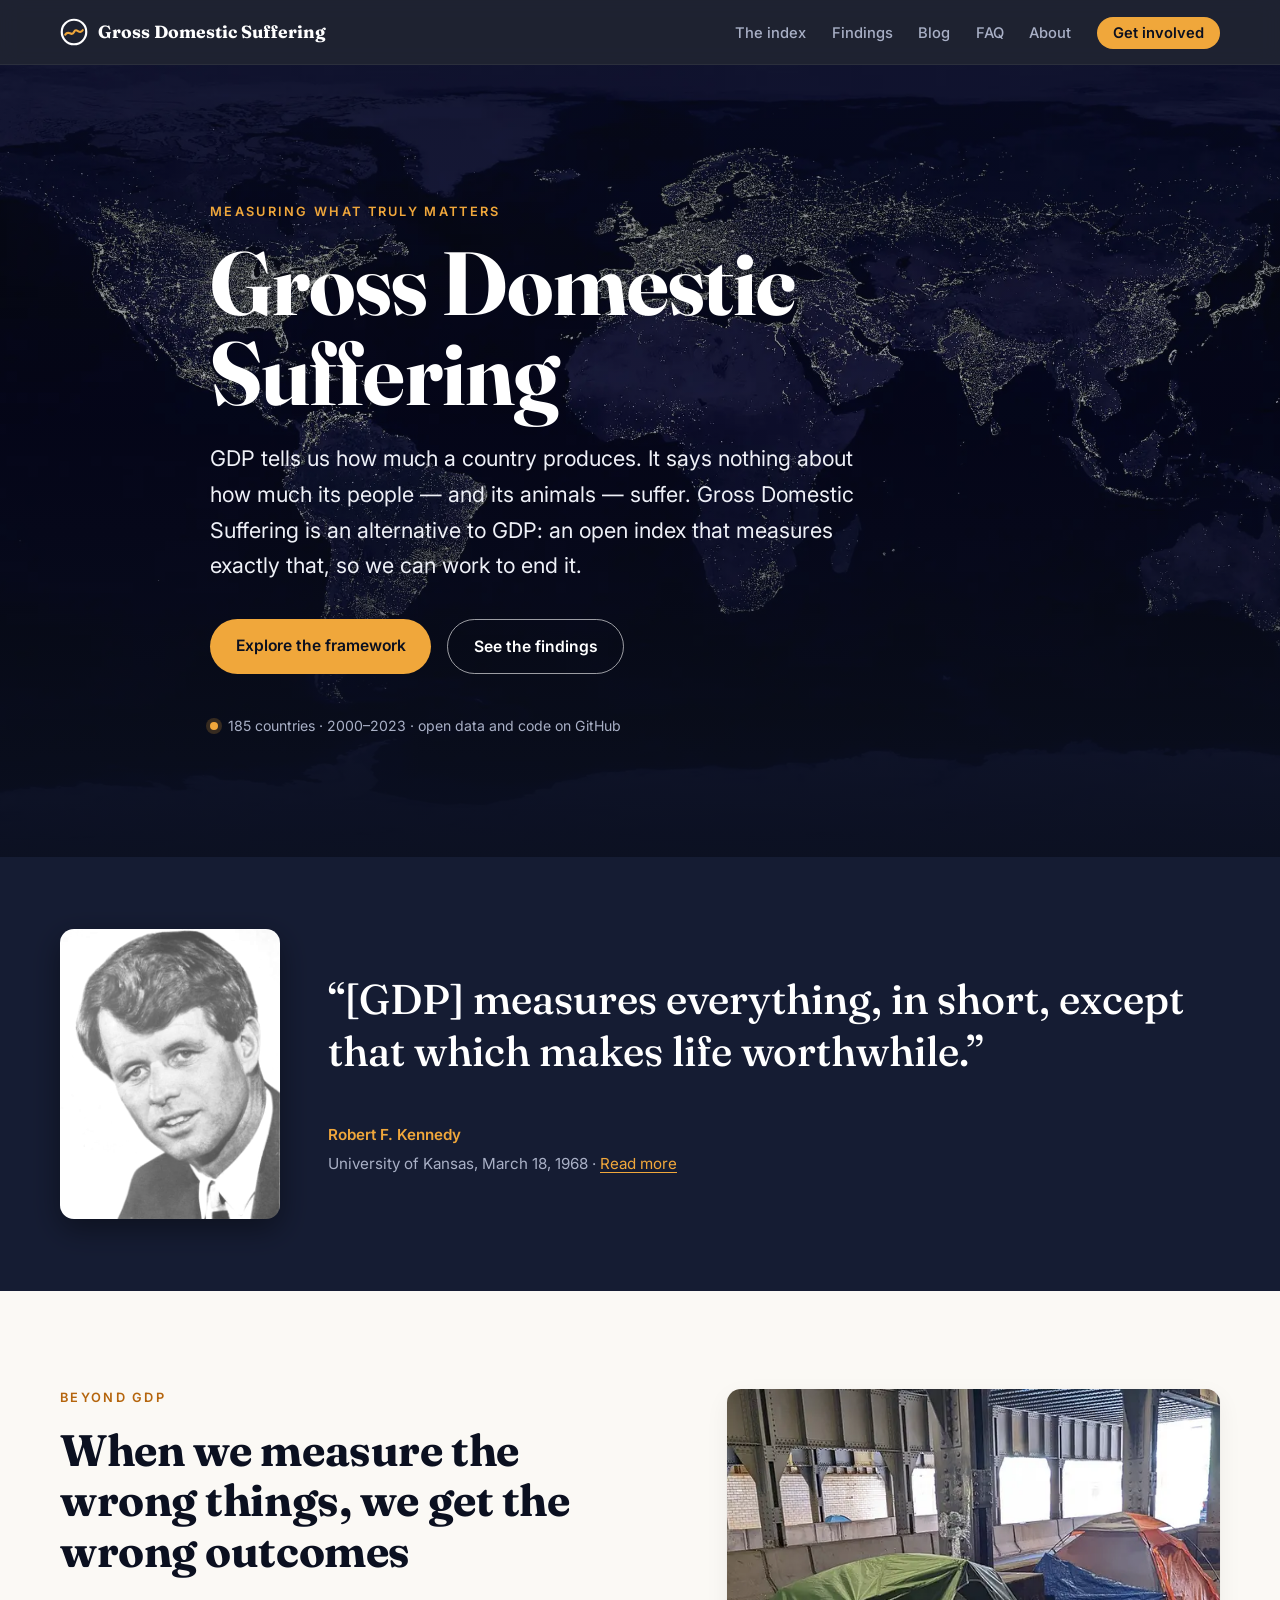
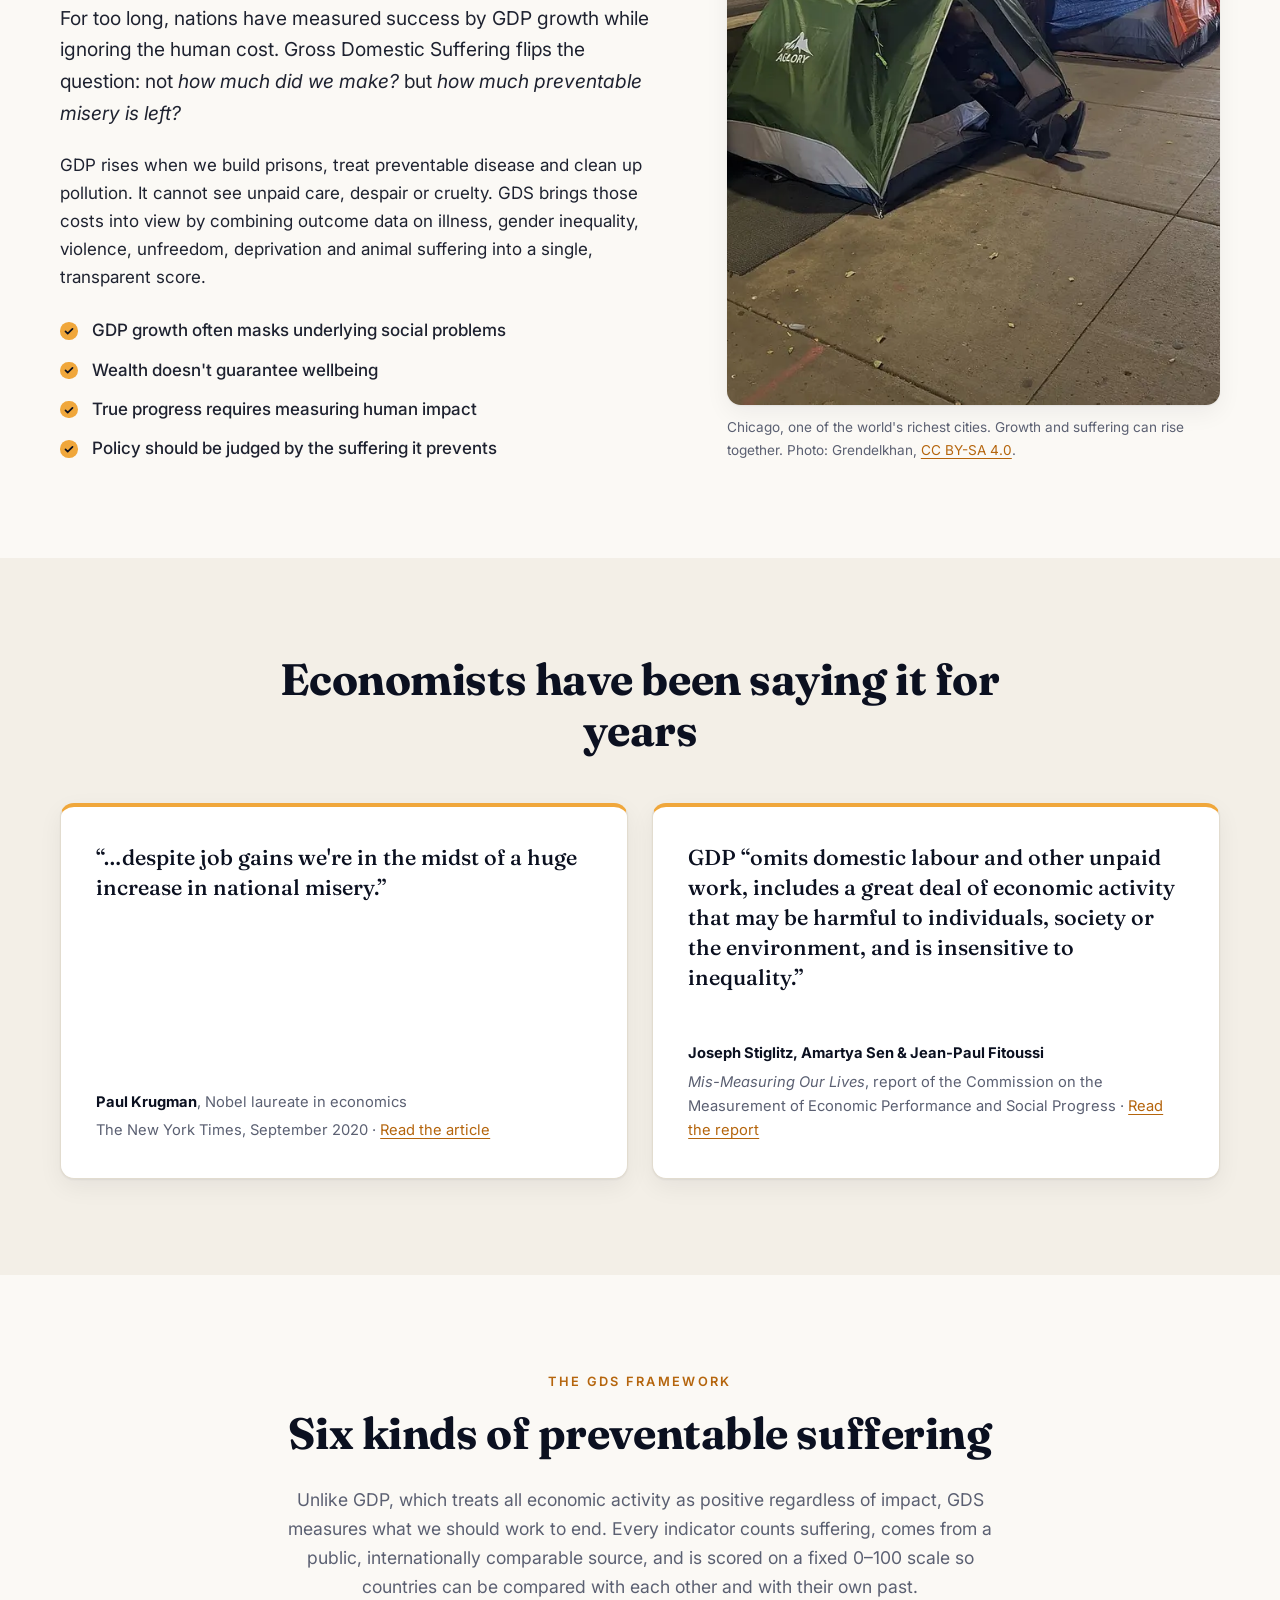
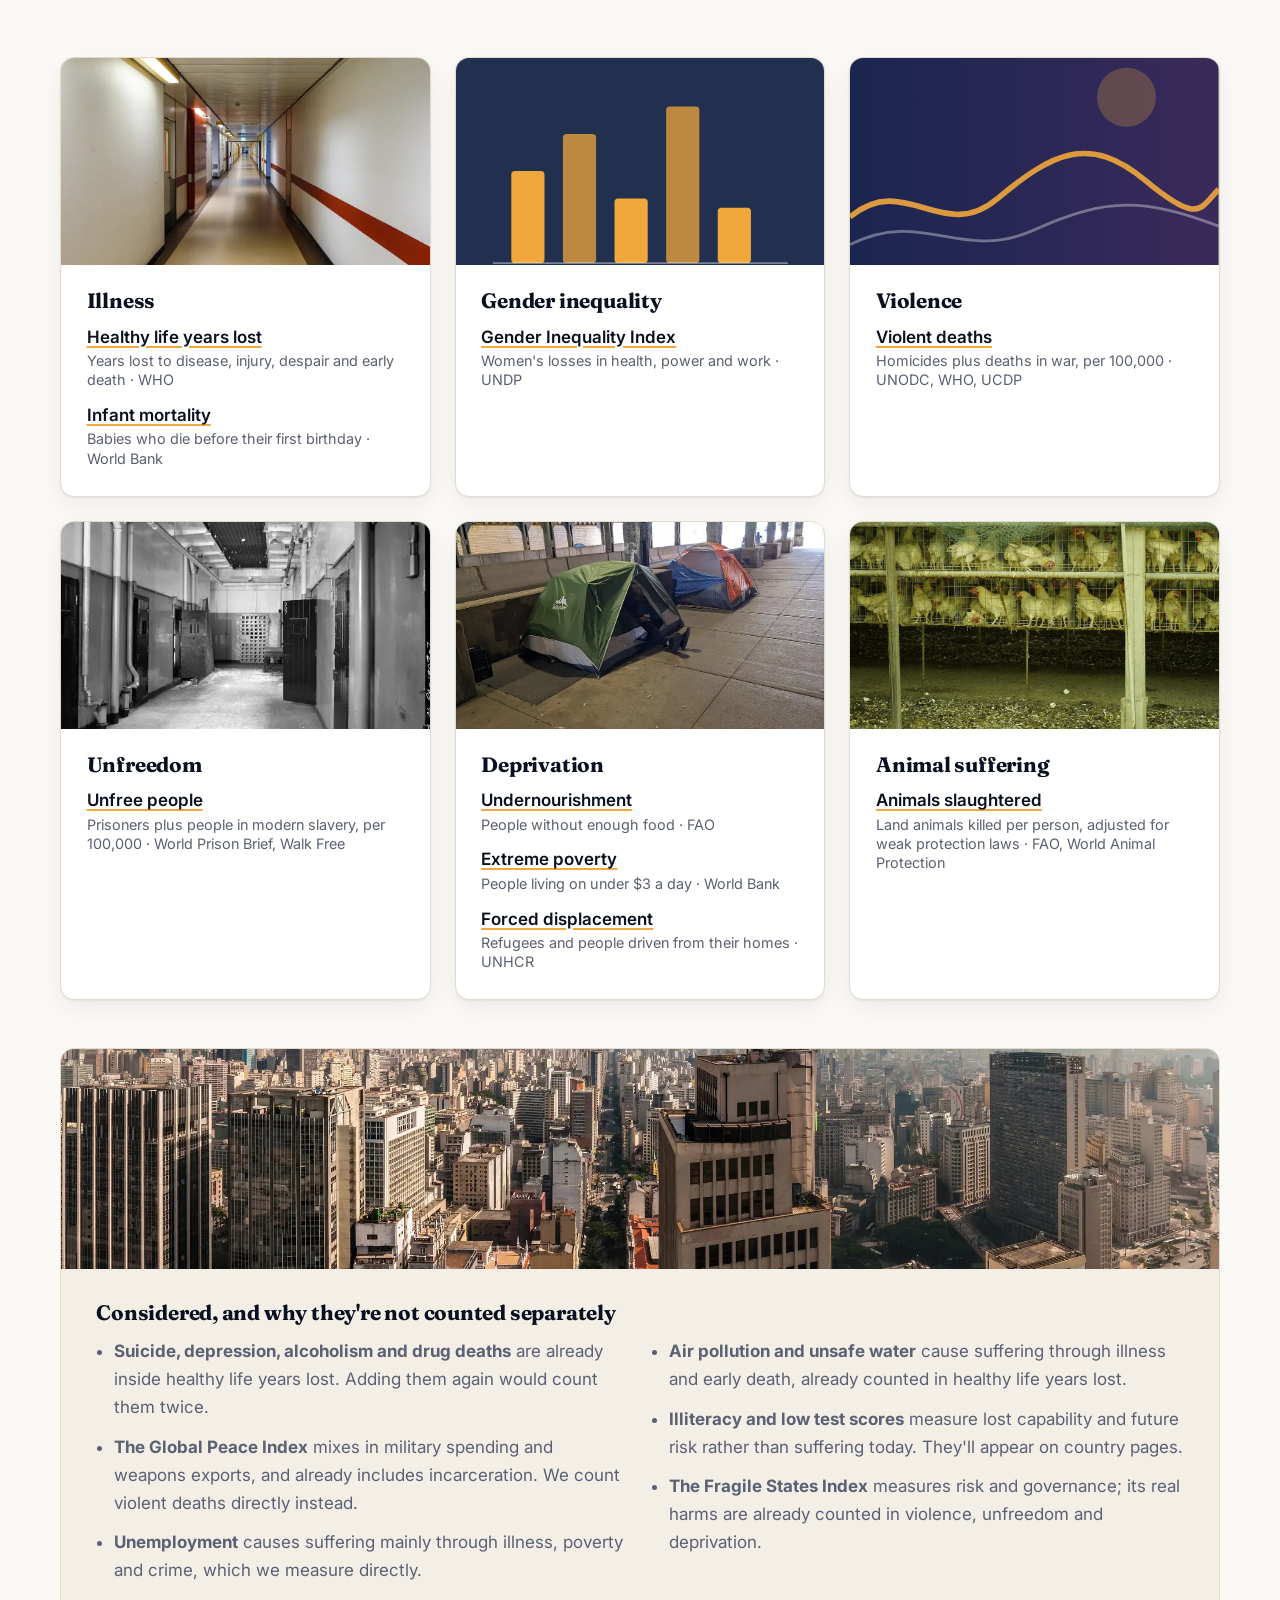
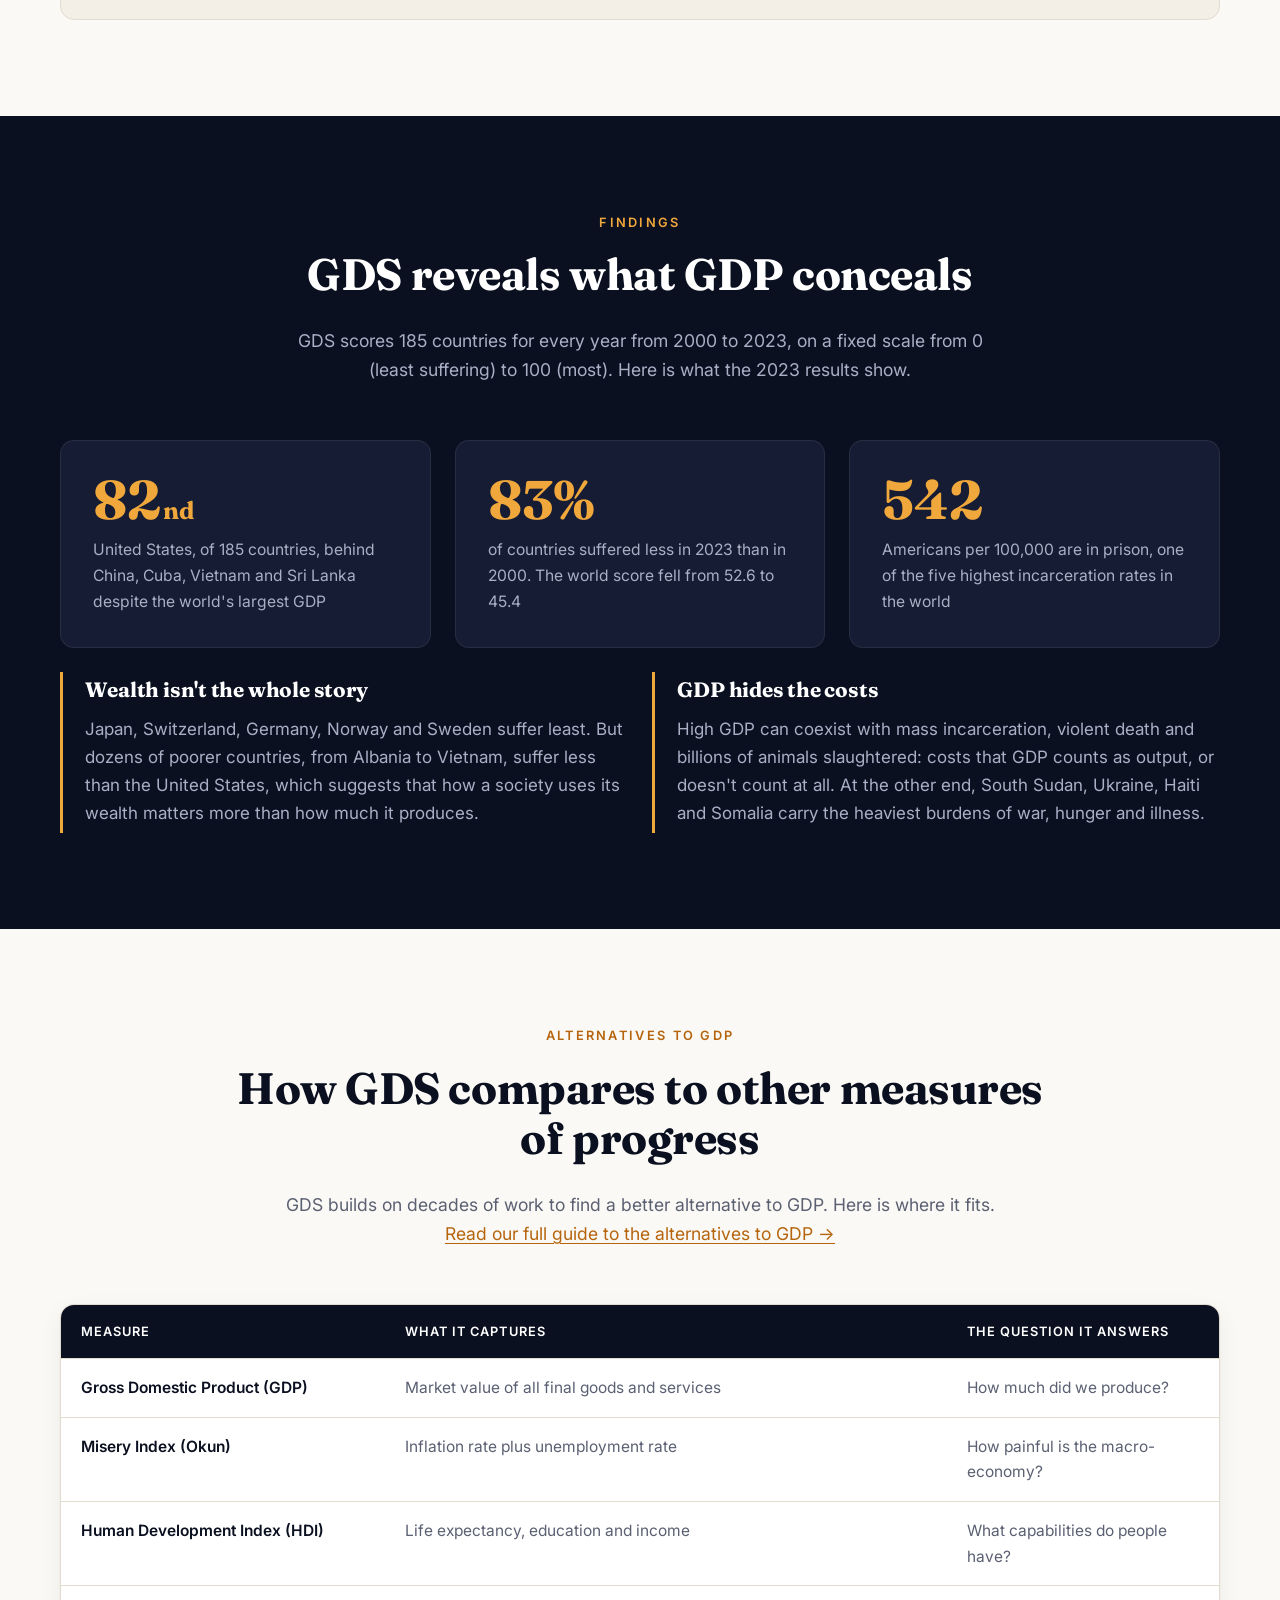
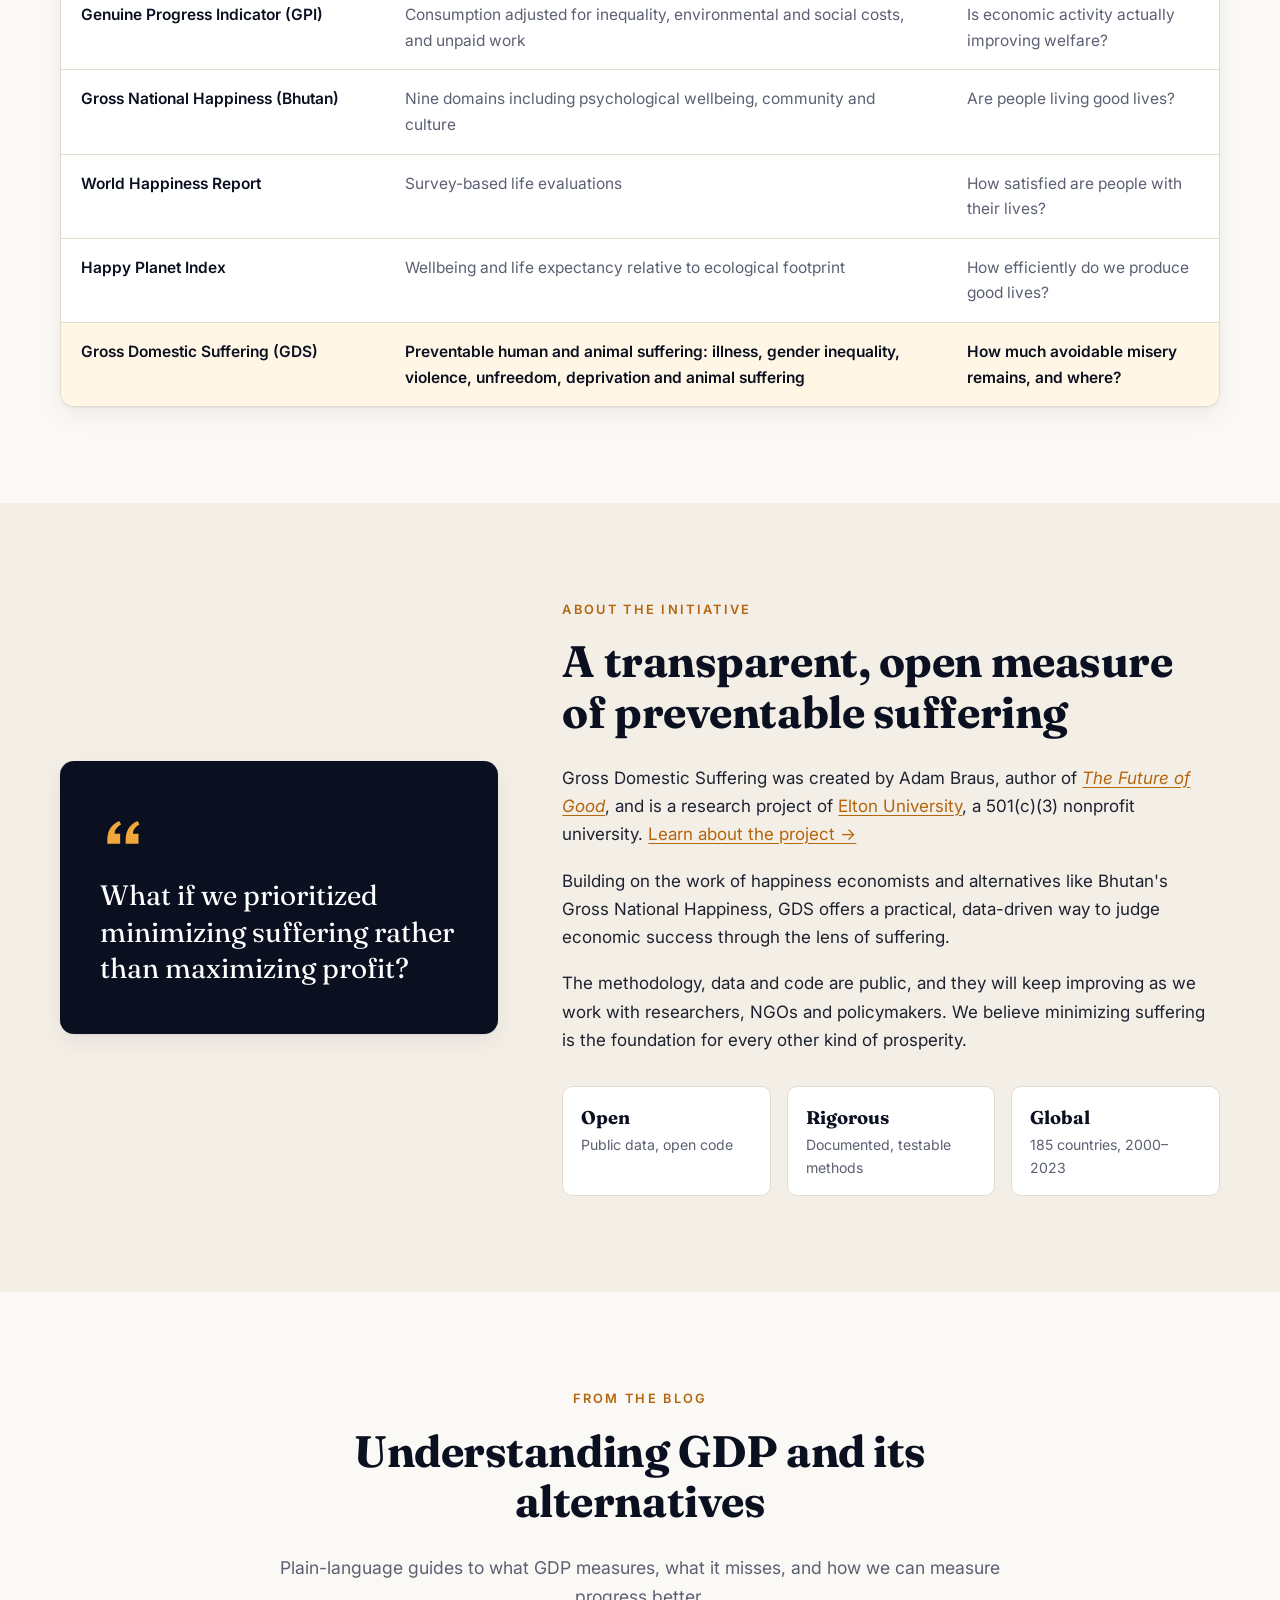
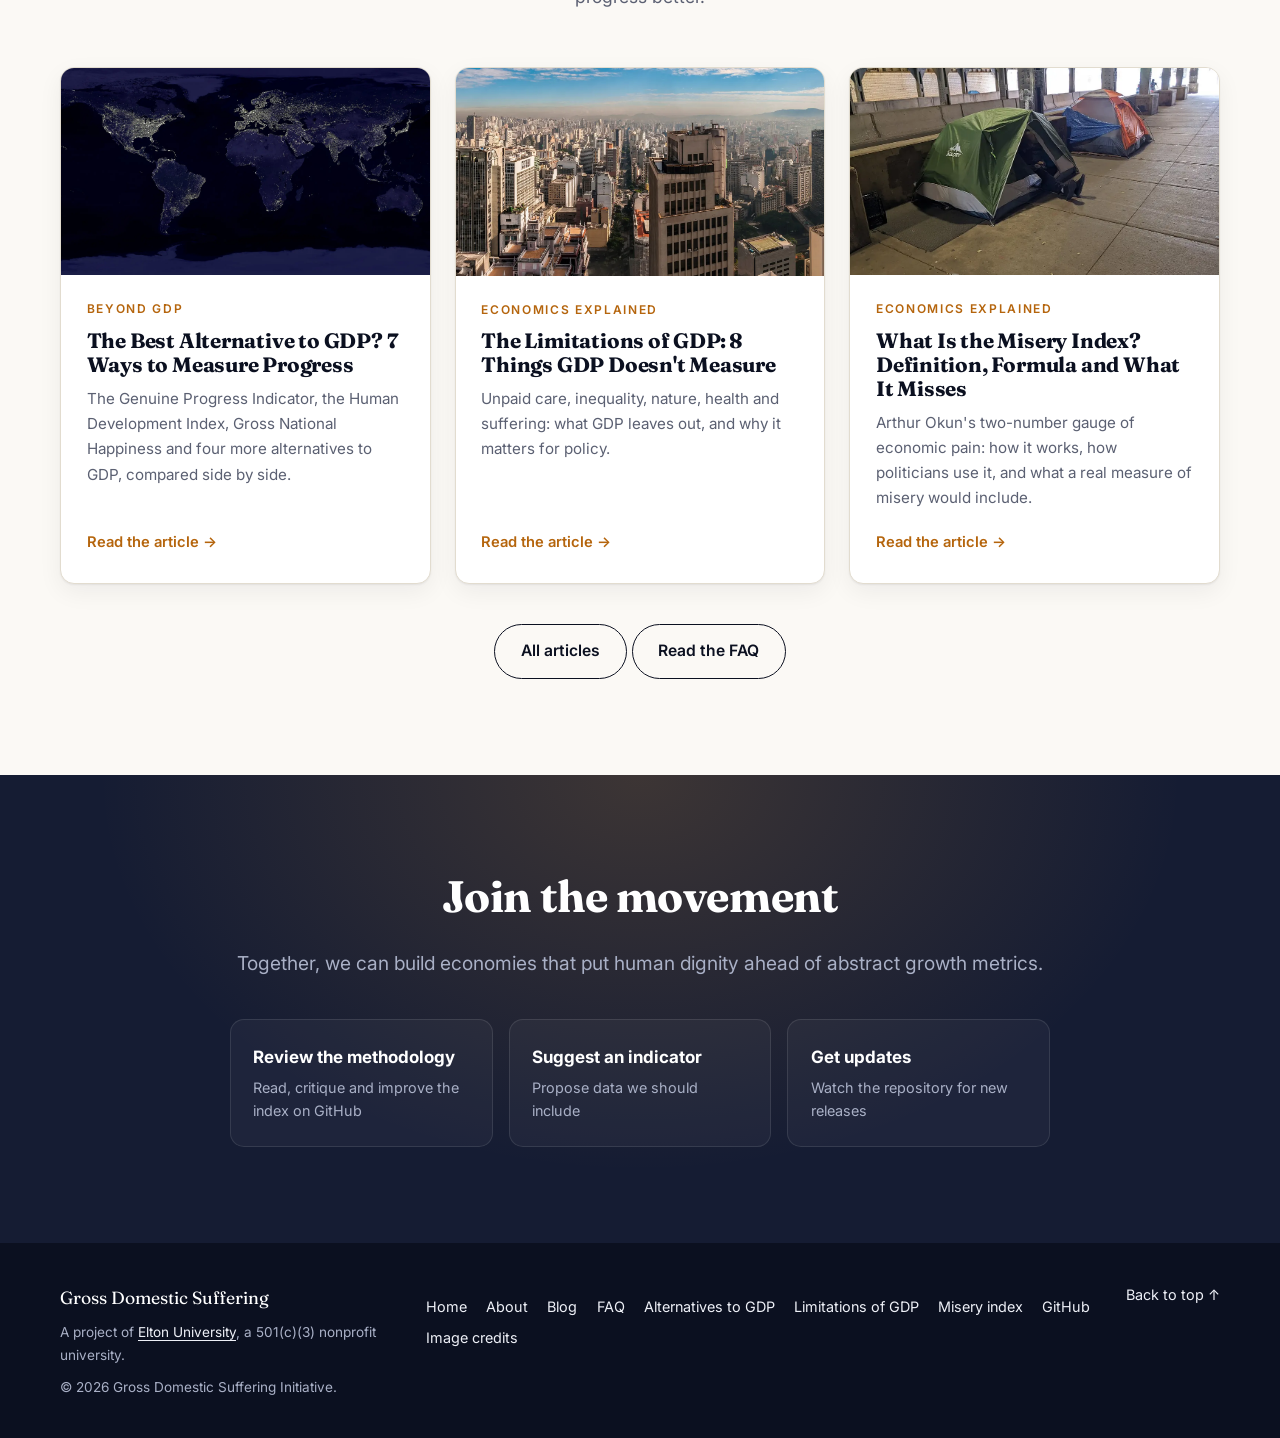
==== commit 09b72569: "Schedule six blog posts every two weeks from Dec 3, 2026 - Posts carry a publish date; build.py skip" ====
--- a/index.html
+++ b/index.html
@@ -285,8 +285,8 @@
                         <span class="stat-label">of countries suffered less in 2023 than in 2000. The world score fell from 52.6 to 45.4</span>
                     </div>
                     <div class="stat">
-                        <span class="stat-num">872</span>
-                        <span class="stat-label">Americans per 100,000 are in prison or modern slavery, among the highest rates of unfreedom on Earth</span>
+                        <span class="stat-num">542</span>
+                        <span class="stat-label">Americans per 100,000 are in prison, one of the five highest incarceration rates in the world</span>
                     </div>
                 </div>
                 <div class="insights">
@@ -357,6 +357,7 @@
                 <h2 id="blog-title" class="section-title">Understanding GDP and its alternatives</h2>
                 <p class="section-lead">Plain-language guides to what GDP measures, what it misses, and how we can measure progress better.</p>
                 <div class="post-grid">
+                <!-- blog-cards:start -->
                 <a class="post-card" href="/blog/alternative-to-gdp/">
                     <img src="/images/hero-earth-night.webp" alt="Satellite composite of the Earth's city lights at night" width="2400" height="1200" loading="lazy">
                     <div class="post-card-body">
@@ -384,6 +385,7 @@
                         <span class="read">Read the article →</span>
                     </div>
                 </a>
+                <!-- blog-cards:end -->
                 </div>
                 <div class="section-more">
                     <a class="btn btn-outline" href="/blog/">All articles</a>
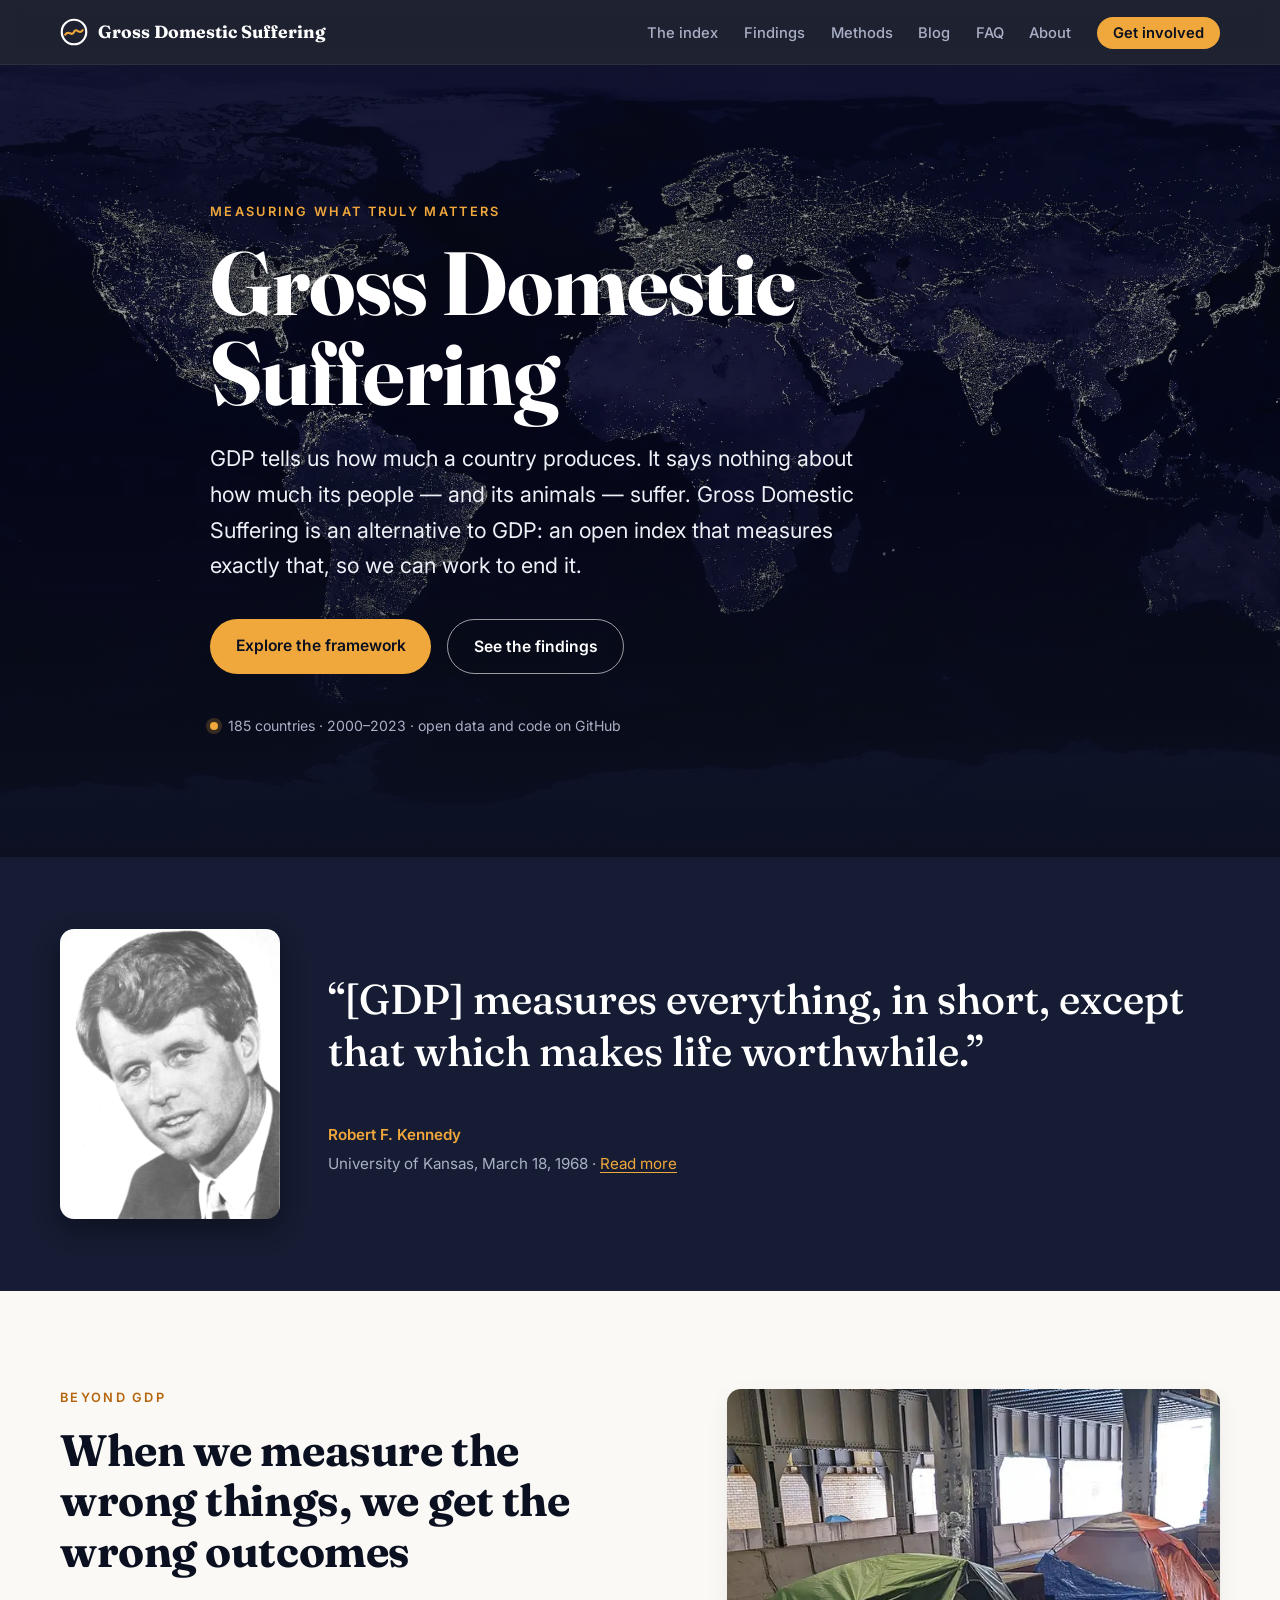
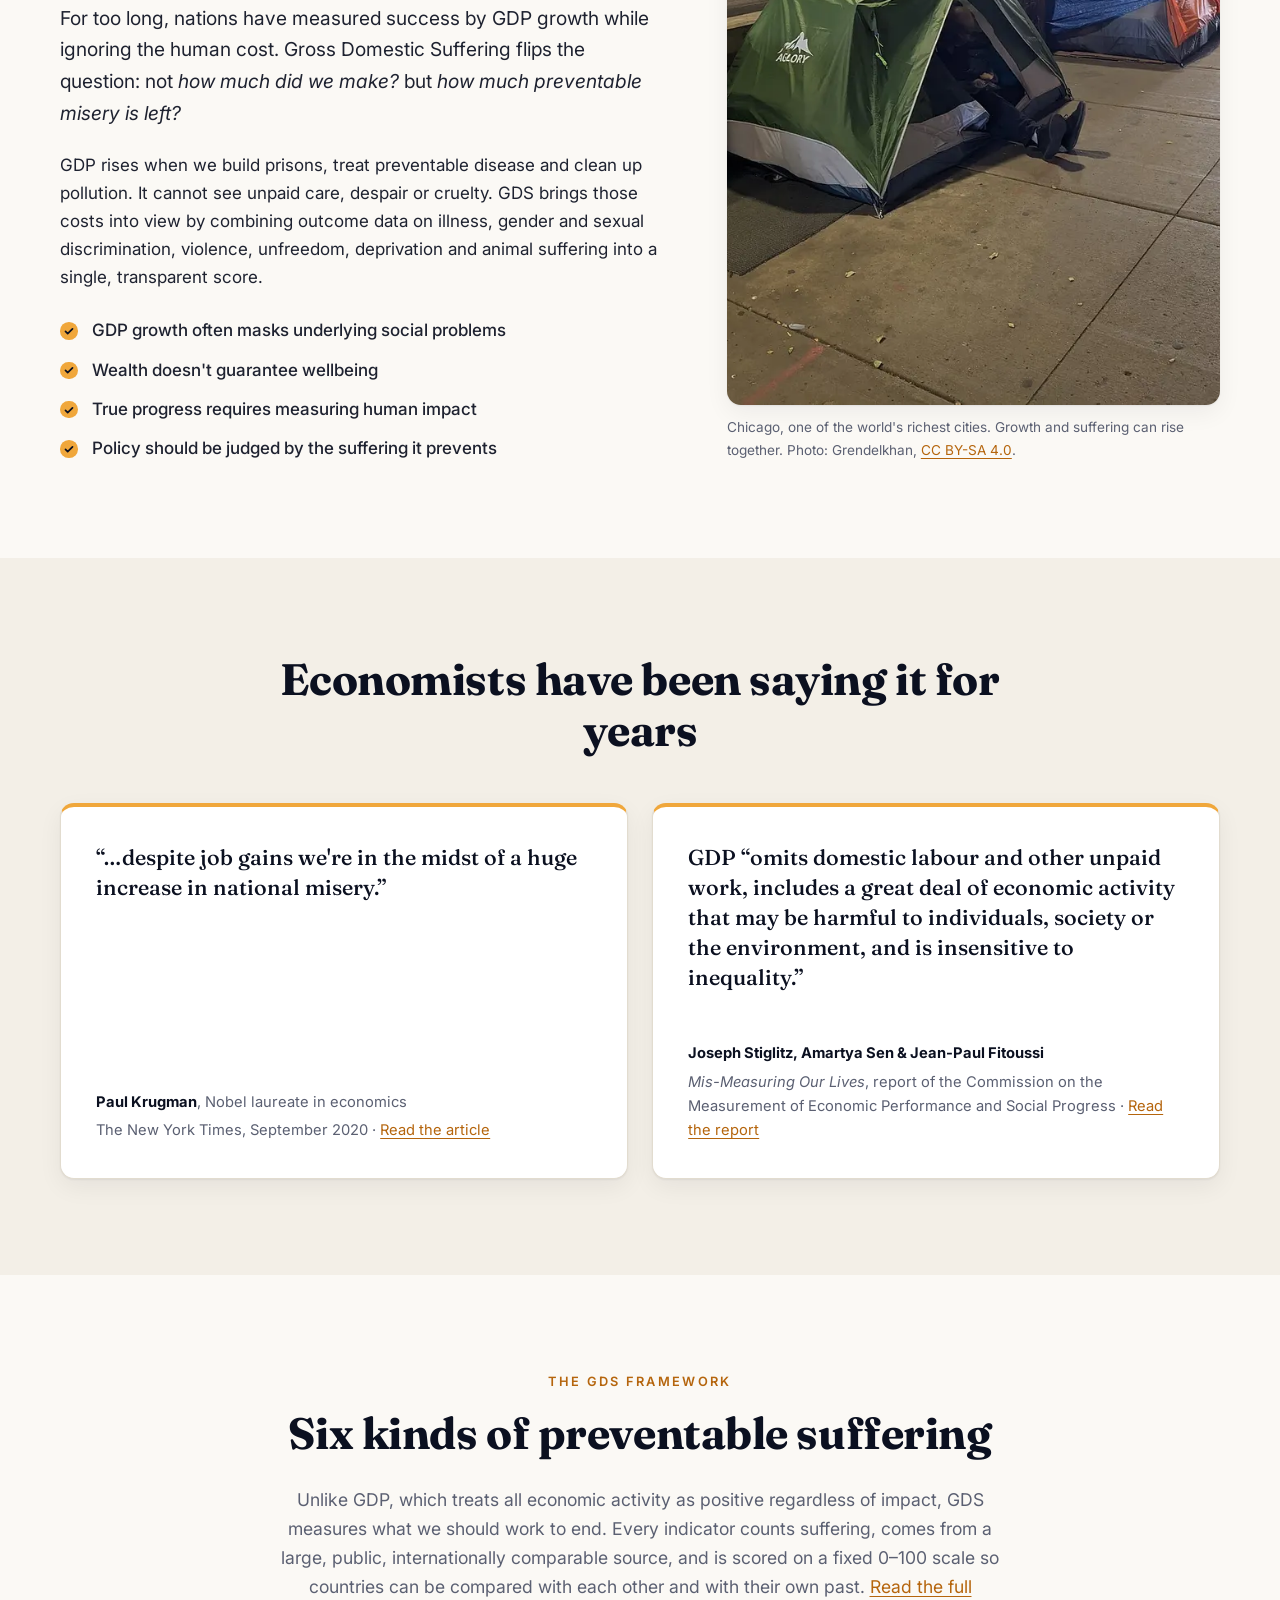
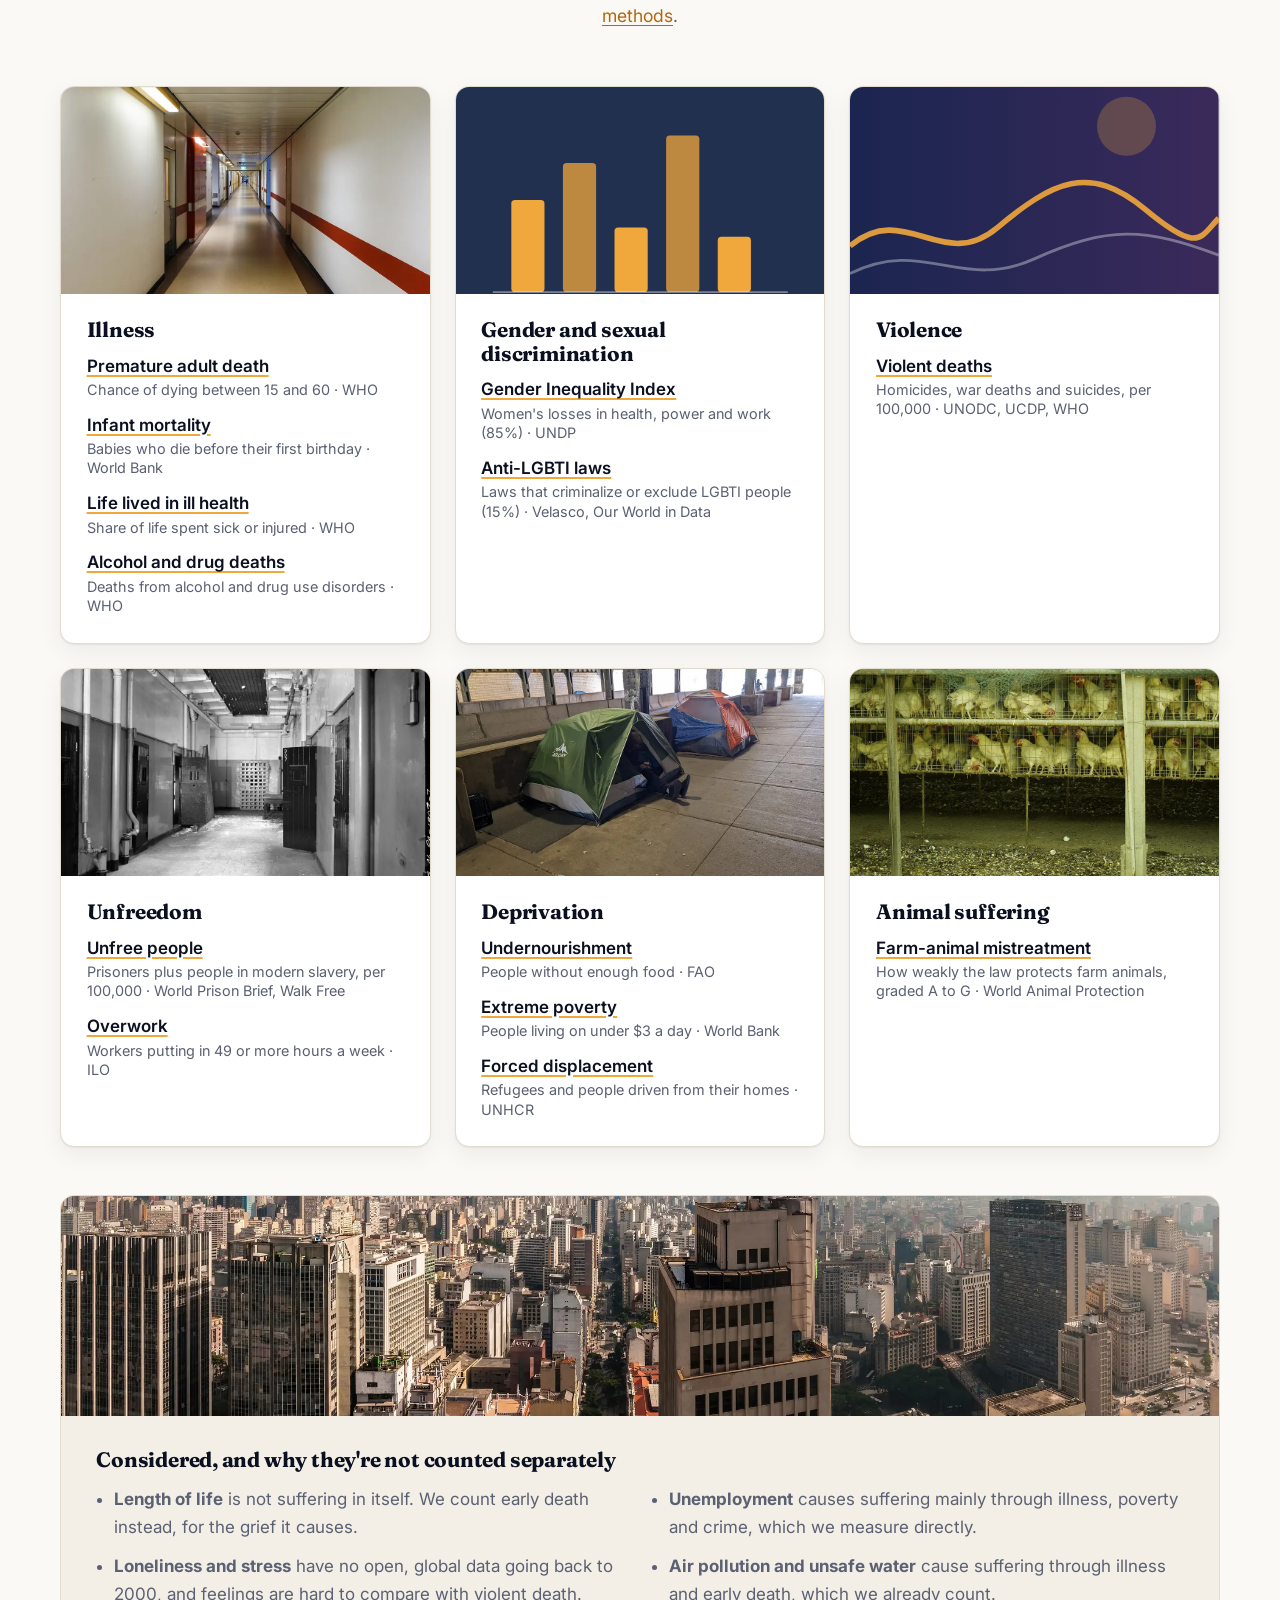
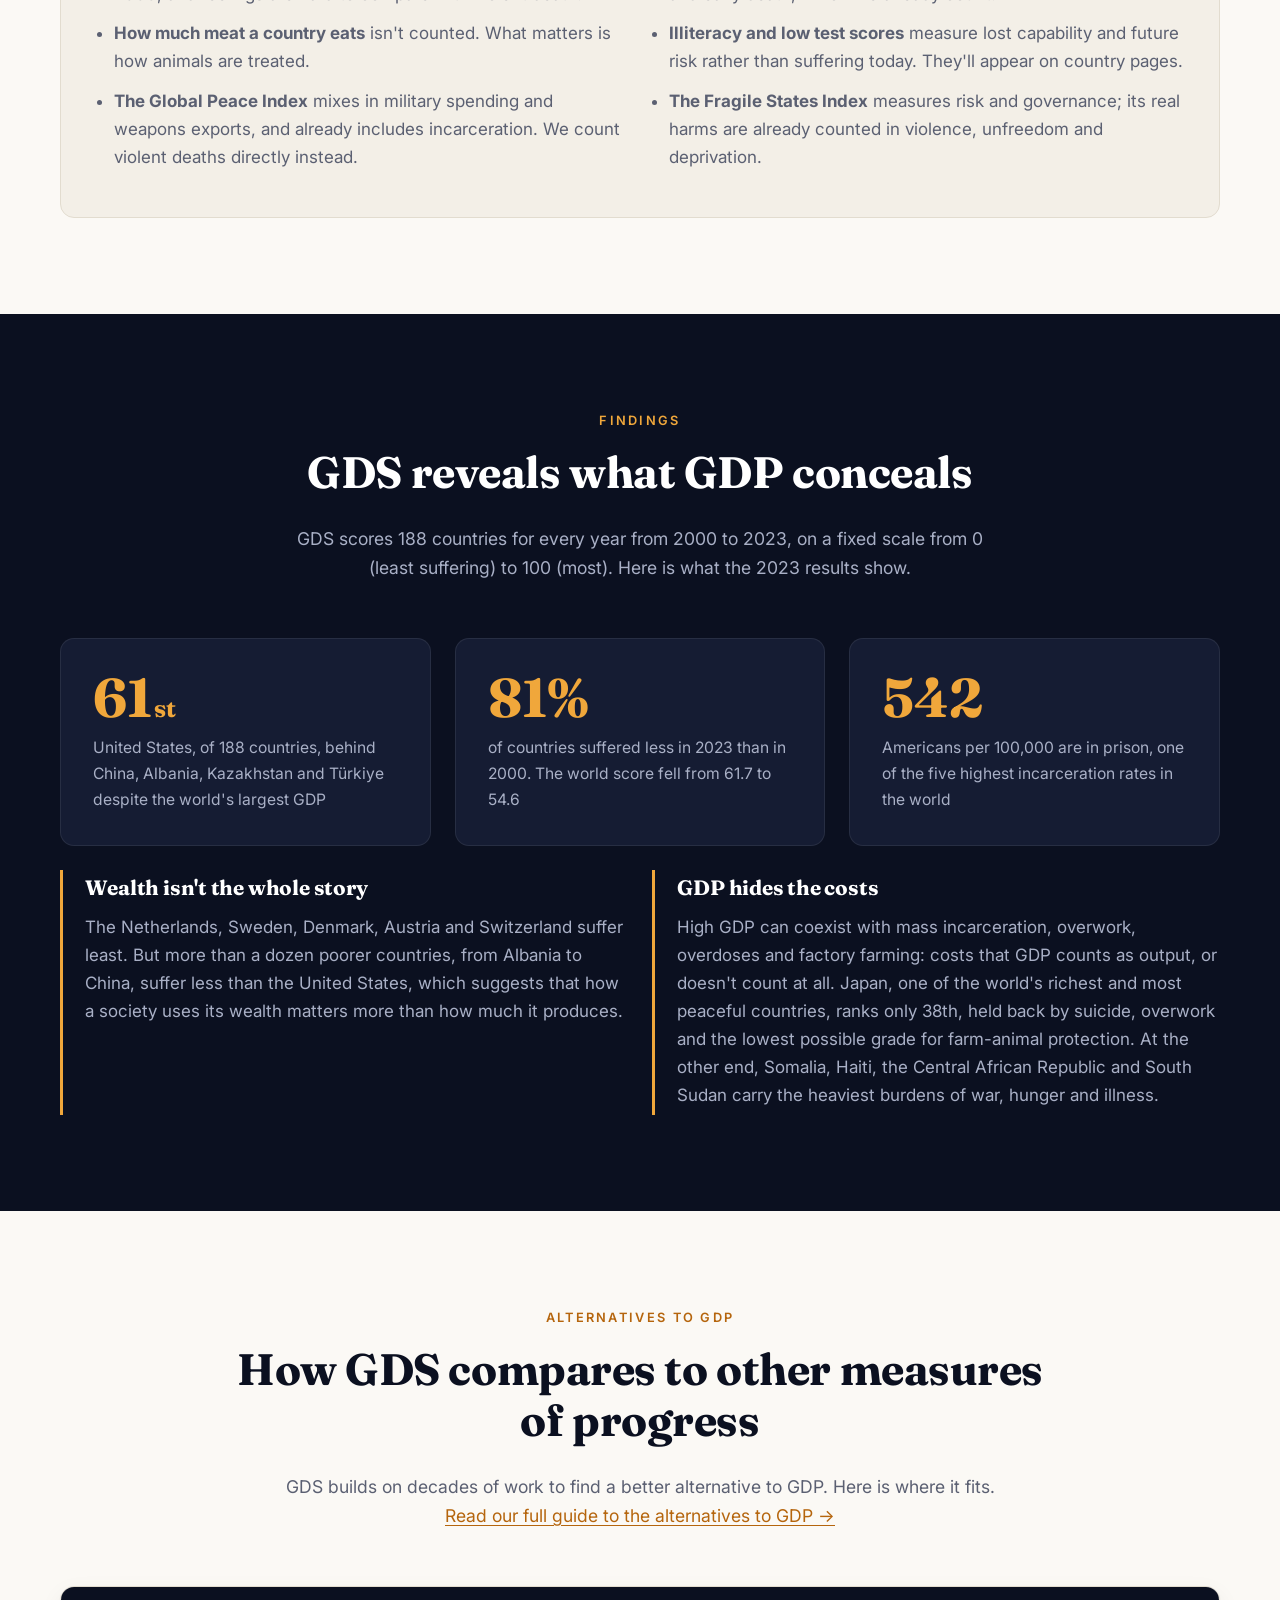
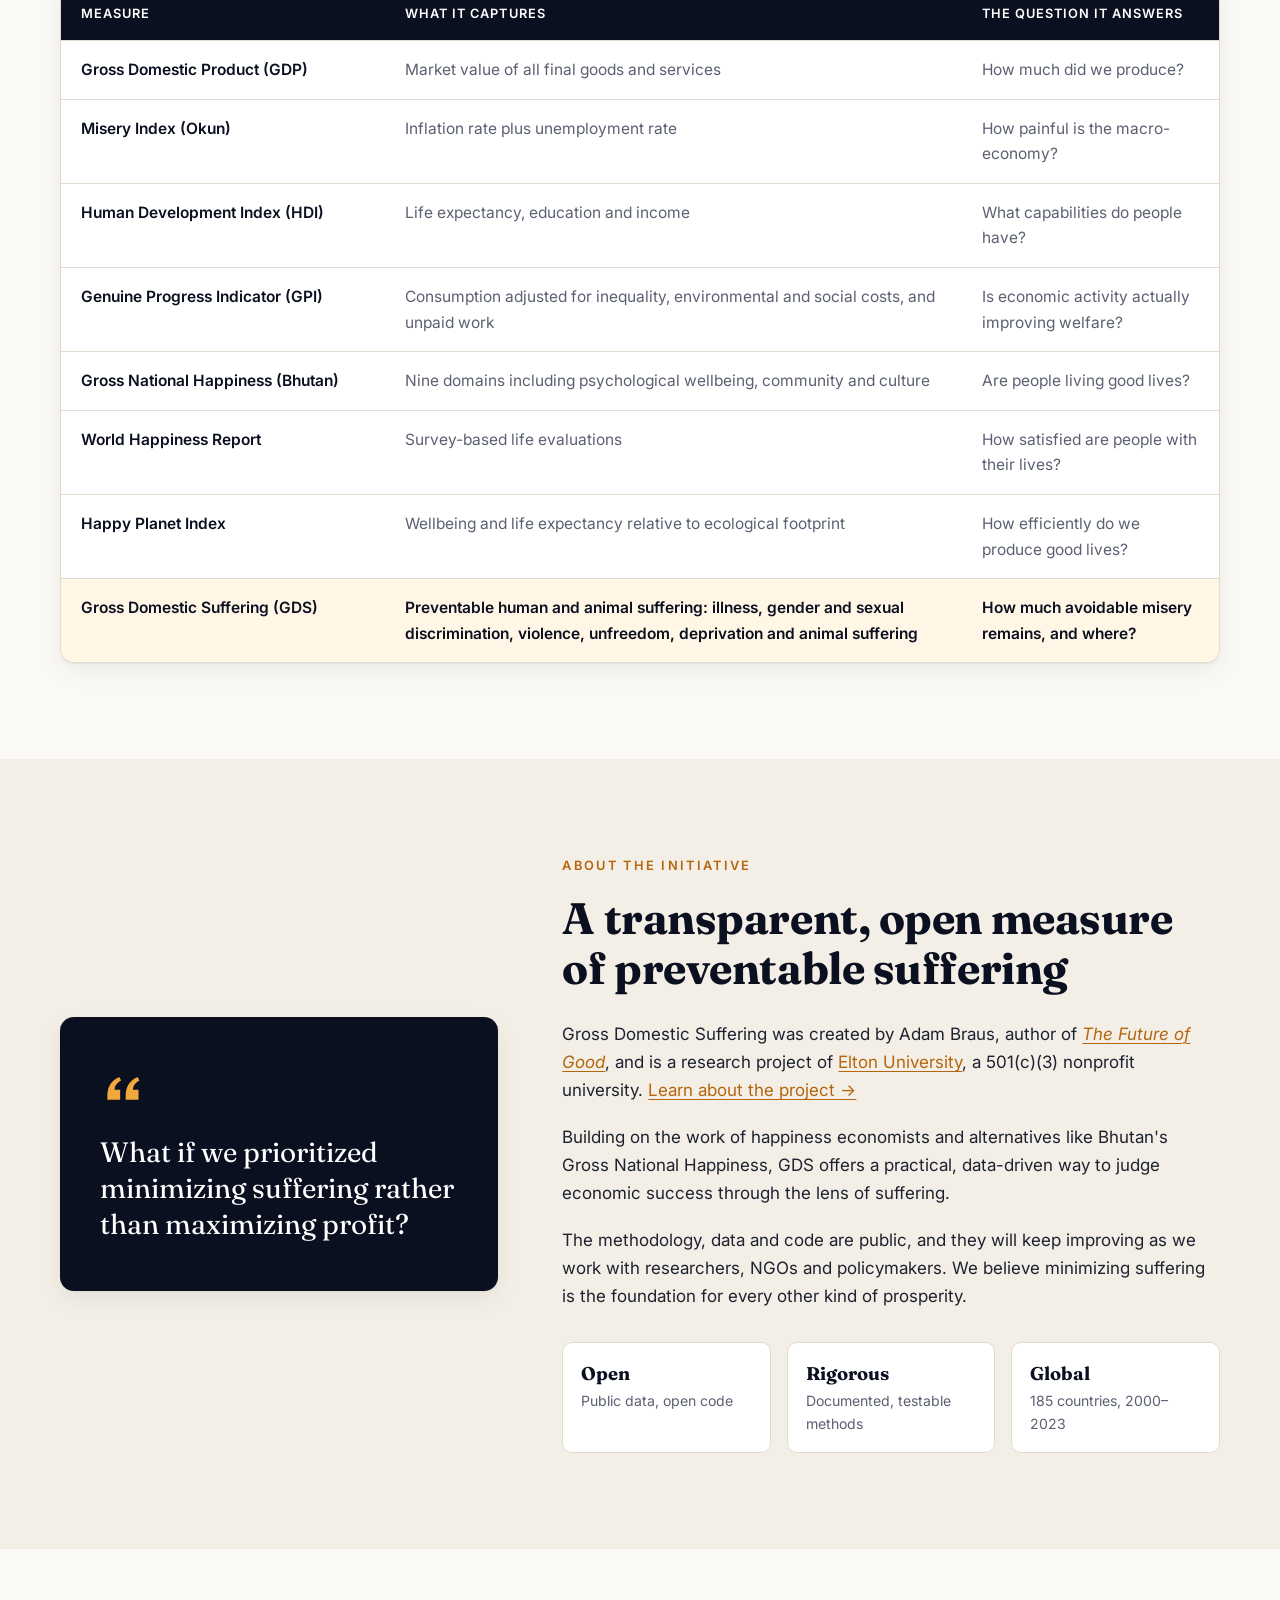
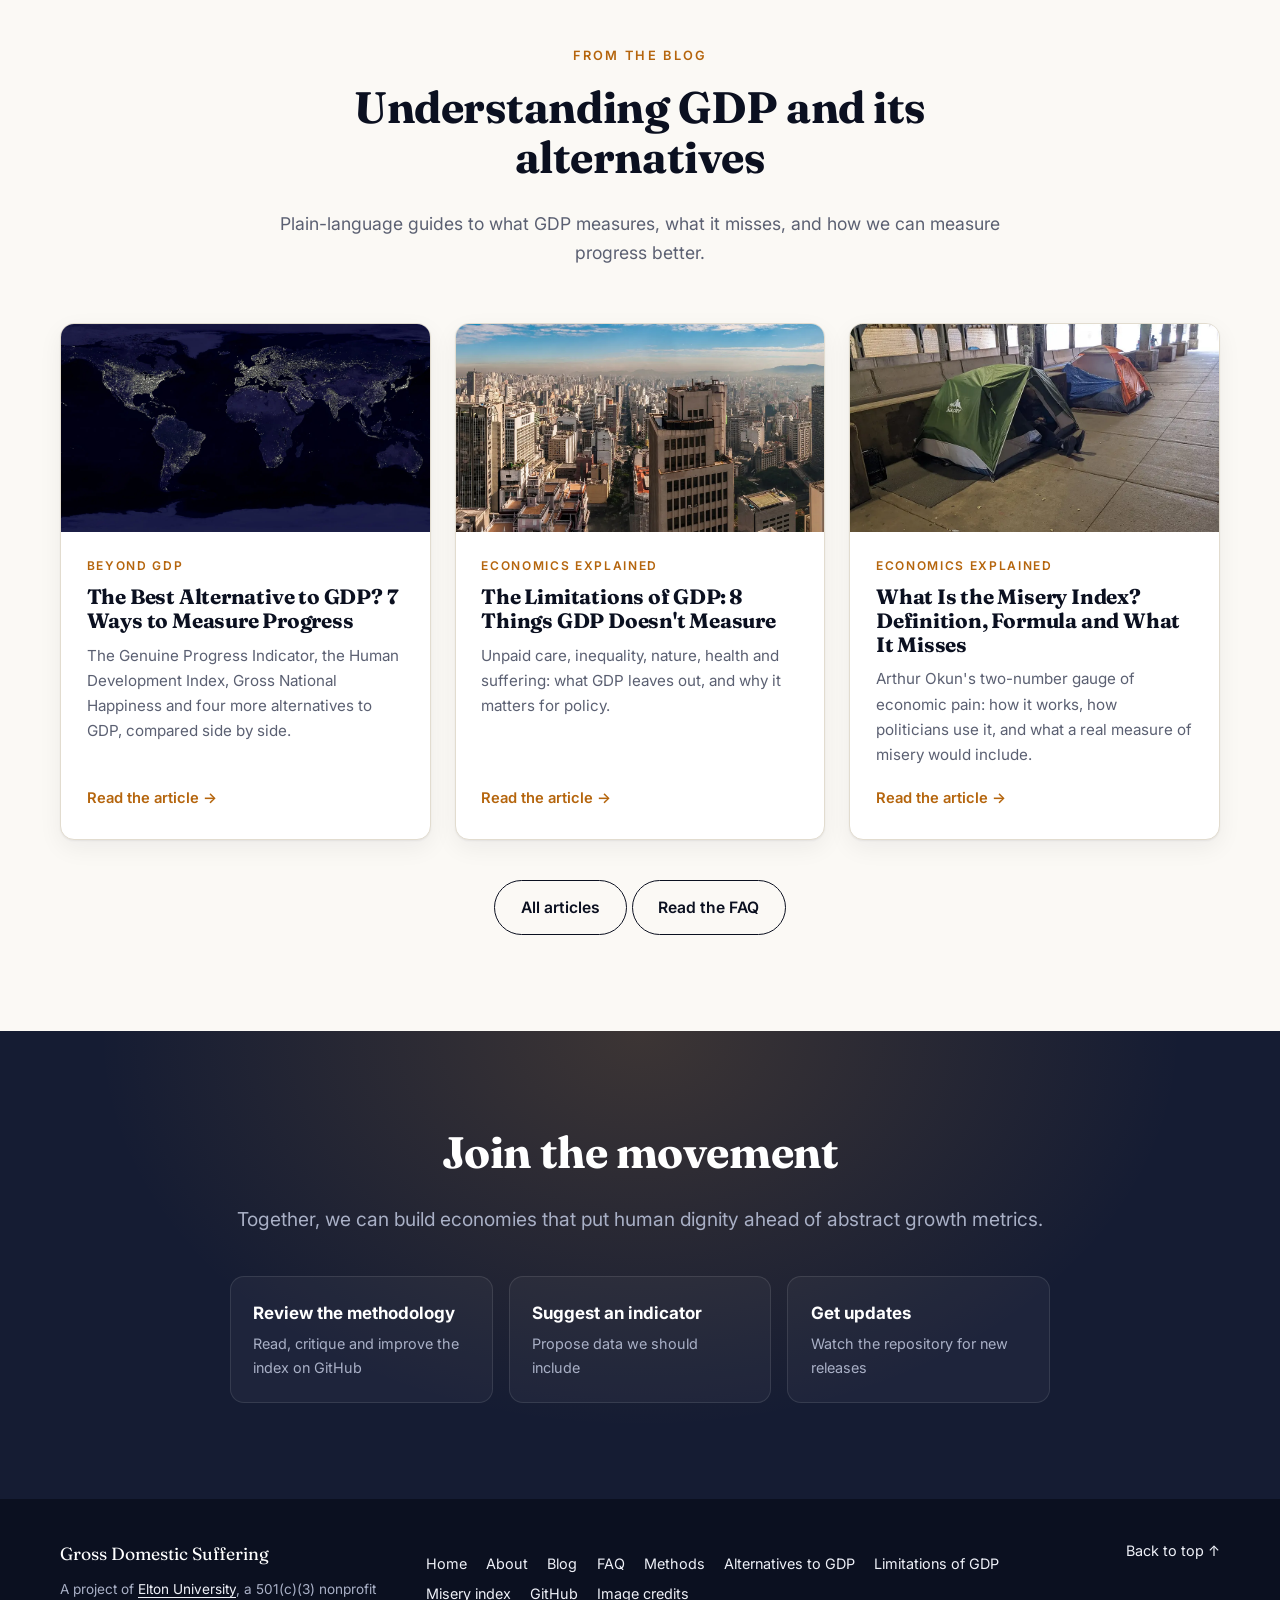
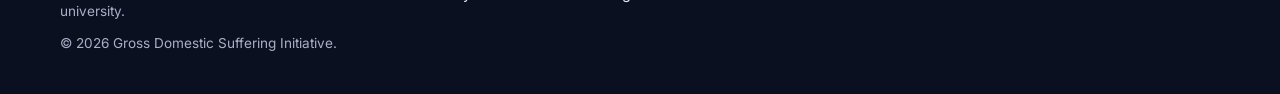
==== commit a541df40: "Revise GDS index method and add a methods page Restructure the index around large, reliable datasets" ====
--- a/index.html
+++ b/index.html
@@ -96,6 +96,7 @@
             <ul class="nav-links" id="nav-links">
                 <li><a href="/#framework">The index</a></li>
                 <li><a href="/#prototype">Findings</a></li>
+                <li><a href="/methods/">Methods</a></li>
                 <li><a href="/blog/">Blog</a></li>
                 <li><a href="/faq/">FAQ</a></li>
                 <li><a href="/about/">About</a></li>
@@ -143,7 +144,7 @@
                     <p class="eyebrow eyebrow-dark">Beyond GDP</p>
                     <h2 id="why-title">When we measure the wrong things, we get the wrong outcomes</h2>
                     <p class="lead">For too long, nations have measured success by GDP growth while ignoring the human cost. Gross Domestic Suffering flips the question: not <em>how much did we make?</em> but <em>how much preventable misery is left?</em></p>
-                    <p>GDP rises when we build prisons, treat preventable disease and clean up pollution. It cannot see unpaid care, despair or cruelty. GDS brings those costs into view by combining outcome data on illness, gender inequality, violence, unfreedom, deprivation and animal suffering into a single, transparent score.</p>
+                    <p>GDP rises when we build prisons, treat preventable disease and clean up pollution. It cannot see unpaid care, despair or cruelty. GDS brings those costs into view by combining outcome data on illness, gender and sexual discrimination, violence, unfreedom, deprivation and animal suffering into a single, transparent score.</p>
                     <ul class="checks">
                         <li>GDP growth often masks underlying social problems</li>
                         <li>Wealth doesn't guarantee wellbeing</li>
@@ -186,7 +187,7 @@
             <div class="container">
                 <p class="eyebrow eyebrow-dark center">The GDS framework</p>
                 <h2 id="framework-title" class="section-title">Six kinds of preventable suffering</h2>
-                <p class="section-lead">Unlike GDP, which treats all economic activity as positive regardless of impact, GDS measures what we should work to end. Every indicator counts suffering, comes from a public, internationally comparable source, and is scored on a fixed 0–100 scale so countries can be compared with each other and with their own past.</p>
+                <p class="section-lead">Unlike GDP, which treats all economic activity as positive regardless of impact, GDS measures what we should work to end. Every indicator counts suffering, comes from a large, public, internationally comparable source, and is scored on a fixed 0–100 scale so countries can be compared with each other and with their own past. <a href="/methods/">Read the full methods</a>.</p>
 
                 <div class="domains">
                     <article class="domain">
@@ -194,8 +195,10 @@
                         <div class="domain-body">
                             <h3>Illness</h3>
                             <ul class="indicators">
-                                <li><a href="https://www.who.int/data/gho/data/themes/mortality-and-global-health-estimates/ghe-life-expectancy-and-healthy-life-expectancy" target="_blank" rel="noopener">Healthy life years lost</a><span>Years lost to disease, injury, despair and early death · WHO</span></li>
+                                <li><a href="https://www.who.int/data/gho/data/indicators/indicator-details/GHO/adult-mortality-rate-(probability-of-dying-between-15-and-60-years-per-1000-population)" target="_blank" rel="noopener">Premature adult death</a><span>Chance of dying between 15 and 60 · WHO</span></li>
                                 <li><a href="https://data.worldbank.org/indicator/SP.DYN.IMRT.IN" target="_blank" rel="noopener">Infant mortality</a><span>Babies who die before their first birthday · World Bank</span></li>
+                                <li><a href="https://www.who.int/data/gho/data/themes/mortality-and-global-health-estimates/ghe-life-expectancy-and-healthy-life-expectancy" target="_blank" rel="noopener">Life lived in ill health</a><span>Share of life spent sick or injured · WHO</span></li>
+                                <li><a href="https://ourworldindata.org/grapher/death-rates-substance-disorders-who" target="_blank" rel="noopener">Alcohol and drug deaths</a><span>Deaths from alcohol and drug use disorders · WHO</span></li>
                             </ul>
                         </div>
                     </article>
@@ -204,9 +207,10 @@
                             <svg viewBox="0 0 200 150" preserveAspectRatio="xMidYMid slice"><rect width="200" height="150" fill="#22304f"/><g fill="#f0a73b"><rect x="30" y="80" width="18" height="50" rx="2"/><rect x="58" y="60" width="18" height="70" rx="2" opacity=".75"/><rect x="86" y="95" width="18" height="35" rx="2"/><rect x="114" y="45" width="18" height="85" rx="2" opacity=".75"/><rect x="142" y="100" width="18" height="30" rx="2"/></g><line x1="20" y1="130" x2="180" y2="130" stroke="#fff" stroke-opacity=".4"/></svg>
                         </div>
                         <div class="domain-body">
-                            <h3>Gender inequality</h3>
-                            <ul class="indicators">
-                                <li><a href="https://hdr.undp.org/data-center/thematic-composite-indices/gender-inequality-index#/indicies/GII" target="_blank" rel="noopener">Gender Inequality Index</a><span>Women's losses in health, power and work · UNDP</span></li>
+                            <h3>Gender and sexual discrimination</h3>
+                            <ul class="indicators">
+                                <li><a href="https://hdr.undp.org/data-center/thematic-composite-indices/gender-inequality-index#/indicies/GII" target="_blank" rel="noopener">Gender Inequality Index</a><span>Women's losses in health, power and work (85%) · UNDP</span></li>
+                                <li><a href="https://ourworldindata.org/grapher/lgbt-rights-index" target="_blank" rel="noopener">Anti-LGBTI laws</a><span>Laws that criminalize or exclude LGBTI people (15%) · Velasco, Our World in Data</span></li>
                             </ul>
                         </div>
                     </article>
@@ -217,7 +221,7 @@
                         <div class="domain-body">
                             <h3>Violence</h3>
                             <ul class="indicators">
-                                <li><a href="https://ucdp.uu.se/" target="_blank" rel="noopener">Violent deaths</a><span>Homicides plus deaths in war, per 100,000 · UNODC, WHO, UCDP</span></li>
+                                <li><a href="https://ucdp.uu.se/" target="_blank" rel="noopener">Violent deaths</a><span>Homicides, war deaths and suicides, per 100,000 · UNODC, UCDP, WHO</span></li>
                             </ul>
                         </div>
                     </article>
@@ -227,6 +231,7 @@
                             <h3>Unfreedom</h3>
                             <ul class="indicators">
                                 <li><a href="https://www.walkfree.org/global-slavery-index/" target="_blank" rel="noopener">Unfree people</a><span>Prisoners plus people in modern slavery, per 100,000 · World Prison Brief, Walk Free</span></li>
+                                <li><a href="https://ilostat.ilo.org/topics/working-time/" target="_blank" rel="noopener">Overwork</a><span>Workers putting in 49 or more hours a week · ILO</span></li>
                             </ul>
                         </div>
                     </article>
@@ -246,7 +251,7 @@
                         <div class="domain-body">
                             <h3>Animal suffering</h3>
                             <ul class="indicators">
-                                <li><a href="https://api.worldanimalprotection.org/" target="_blank" rel="noopener">Animals slaughtered</a><span>Land animals killed per person, adjusted for weak protection laws · FAO, World Animal Protection</span></li>
+                                <li><a href="https://api.worldanimalprotection.org/" target="_blank" rel="noopener">Farm-animal mistreatment</a><span>How weakly the law protects farm animals, graded A to G · World Animal Protection</span></li>
                             </ul>
                         </div>
                     </article>
@@ -257,10 +262,12 @@
                     <div class="consider-body">
                         <h3>Considered, and why they're not counted separately</h3>
                         <ul class="consider-list">
-                            <li><strong>Suicide, depression, alcoholism and drug deaths</strong> are already inside healthy life years lost. Adding them again would count them twice.</li>
+                            <li><strong>Length of life</strong> is not suffering in itself. We count early death instead, for the grief it causes.</li>
+                            <li><strong>Loneliness and stress</strong> have no open, global data going back to 2000, and feelings are hard to compare with violent death.</li>
+                            <li><strong>How much meat a country eats</strong> isn't counted. What matters is how animals are treated.</li>
                             <li><strong>The Global Peace Index</strong> mixes in military spending and weapons exports, and already includes incarceration. We count violent deaths directly instead.</li>
                             <li><strong>Unemployment</strong> causes suffering mainly through illness, poverty and crime, which we measure directly.</li>
-                            <li><strong>Air pollution and unsafe water</strong> cause suffering through illness and early death, already counted in healthy life years lost.</li>
+                            <li><strong>Air pollution and unsafe water</strong> cause suffering through illness and early death, which we already count.</li>
                             <li><strong>Illiteracy and low test scores</strong> measure lost capability and future risk rather than suffering today. They'll appear on country pages.</li>
                             <li><strong>The Fragile States Index</strong> measures risk and governance; its real harms are already counted in violence, unfreedom and deprivation.</li>
                         </ul>
@@ -274,15 +281,15 @@
             <div class="container">
                 <p class="eyebrow center">Findings</p>
                 <h2 id="prototype-title" class="section-title">GDS reveals what GDP conceals</h2>
-                <p class="section-lead">GDS scores 185 countries for every year from 2000 to 2023, on a fixed scale from 0 (least suffering) to 100 (most). Here is what the 2023 results show.</p>
+                <p class="section-lead">GDS scores 188 countries for every year from 2000 to 2023, on a fixed scale from 0 (least suffering) to 100 (most). Here is what the 2023 results show.</p>
                 <div class="stats">
                     <div class="stat">
-                        <span class="stat-num">82<small>nd</small></span>
-                        <span class="stat-label">United States, of 185 countries, behind China, Cuba, Vietnam and Sri Lanka despite the world's largest GDP</span>
+                        <span class="stat-num">61<small>st</small></span>
+                        <span class="stat-label">United States, of 188 countries, behind China, Albania, Kazakhstan and Türkiye despite the world's largest GDP</span>
                     </div>
                     <div class="stat">
-                        <span class="stat-num">83%</span>
-                        <span class="stat-label">of countries suffered less in 2023 than in 2000. The world score fell from 52.6 to 45.4</span>
+                        <span class="stat-num">81%</span>
+                        <span class="stat-label">of countries suffered less in 2023 than in 2000. The world score fell from 61.7 to 54.6</span>
                     </div>
                     <div class="stat">
                         <span class="stat-num">542</span>
@@ -292,11 +299,11 @@
                 <div class="insights">
                     <div class="insight">
                         <h3>Wealth isn't the whole story</h3>
-                        <p>Japan, Switzerland, Germany, Norway and Sweden suffer least. But dozens of poorer countries, from Albania to Vietnam, suffer less than the United States, which suggests that how a society uses its wealth matters more than how much it produces.</p>
+                        <p>The Netherlands, Sweden, Denmark, Austria and Switzerland suffer least. But more than a dozen poorer countries, from Albania to China, suffer less than the United States, which suggests that how a society uses its wealth matters more than how much it produces.</p>
                     </div>
                     <div class="insight">
                         <h3>GDP hides the costs</h3>
-                        <p>High GDP can coexist with mass incarceration, violent death and billions of animals slaughtered: costs that GDP counts as output, or doesn't count at all. At the other end, South Sudan, Ukraine, Haiti and Somalia carry the heaviest burdens of war, hunger and illness.</p>
+                        <p>High GDP can coexist with mass incarceration, overwork, overdoses and factory farming: costs that GDP counts as output, or doesn't count at all. Japan, one of the world's richest and most peaceful countries, ranks only 38th, held back by suicide, overwork and the lowest possible grade for farm-animal protection. At the other end, Somalia, Haiti, the Central African Republic and South Sudan carry the heaviest burdens of war, hunger and illness.</p>
                     </div>
                 </div>
             </div>
@@ -321,7 +328,7 @@
                             <tr><th scope="row">Gross National Happiness (Bhutan)</th><td>Nine domains including psychological wellbeing, community and culture</td><td>Are people living good lives?</td></tr>
                             <tr><th scope="row">World Happiness Report</th><td>Survey-based life evaluations</td><td>How satisfied are people with their lives?</td></tr>
                             <tr><th scope="row">Happy Planet Index</th><td>Wellbeing and life expectancy relative to ecological footprint</td><td>How efficiently do we produce good lives?</td></tr>
-                            <tr class="highlight"><th scope="row">Gross Domestic Suffering (GDS)</th><td>Preventable human and animal suffering: illness, gender inequality, violence, unfreedom, deprivation and animal suffering</td><td>How much avoidable misery remains, and where?</td></tr>
+                            <tr class="highlight"><th scope="row">Gross Domestic Suffering (GDS)</th><td>Preventable human and animal suffering: illness, gender and sexual discrimination, violence, unfreedom, deprivation and animal suffering</td><td>How much avoidable misery remains, and where?</td></tr>
                         </tbody>
                     </table>
                 </div>
@@ -420,6 +427,7 @@
                 <li><a href="/about/">About</a></li>
                 <li><a href="/blog/">Blog</a></li>
                 <li><a href="/faq/">FAQ</a></li>
+                <li><a href="/methods/">Methods</a></li>
                 <li><a href="/blog/alternative-to-gdp/">Alternatives to GDP</a></li>
                 <li><a href="/blog/limitations-of-gdp/">Limitations of GDP</a></li>
                 <li><a href="/blog/misery-index/">Misery index</a></li>
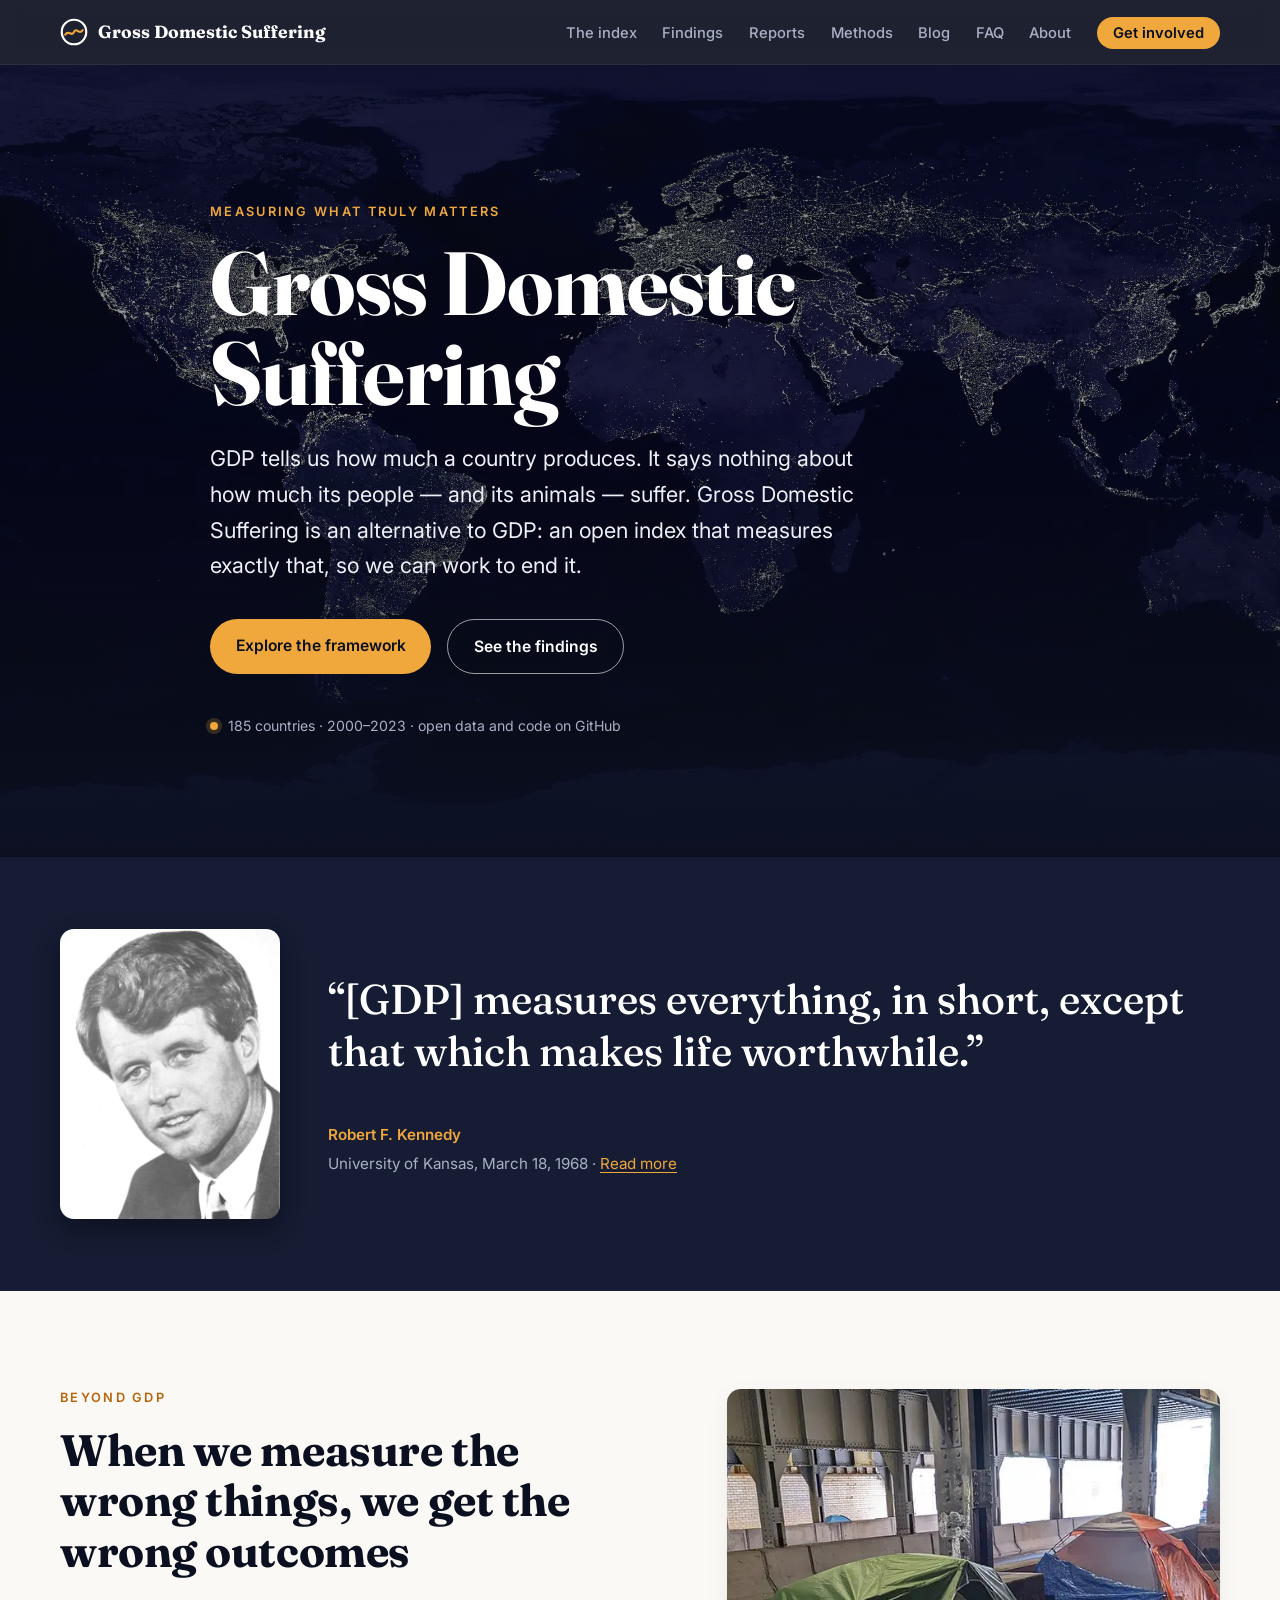
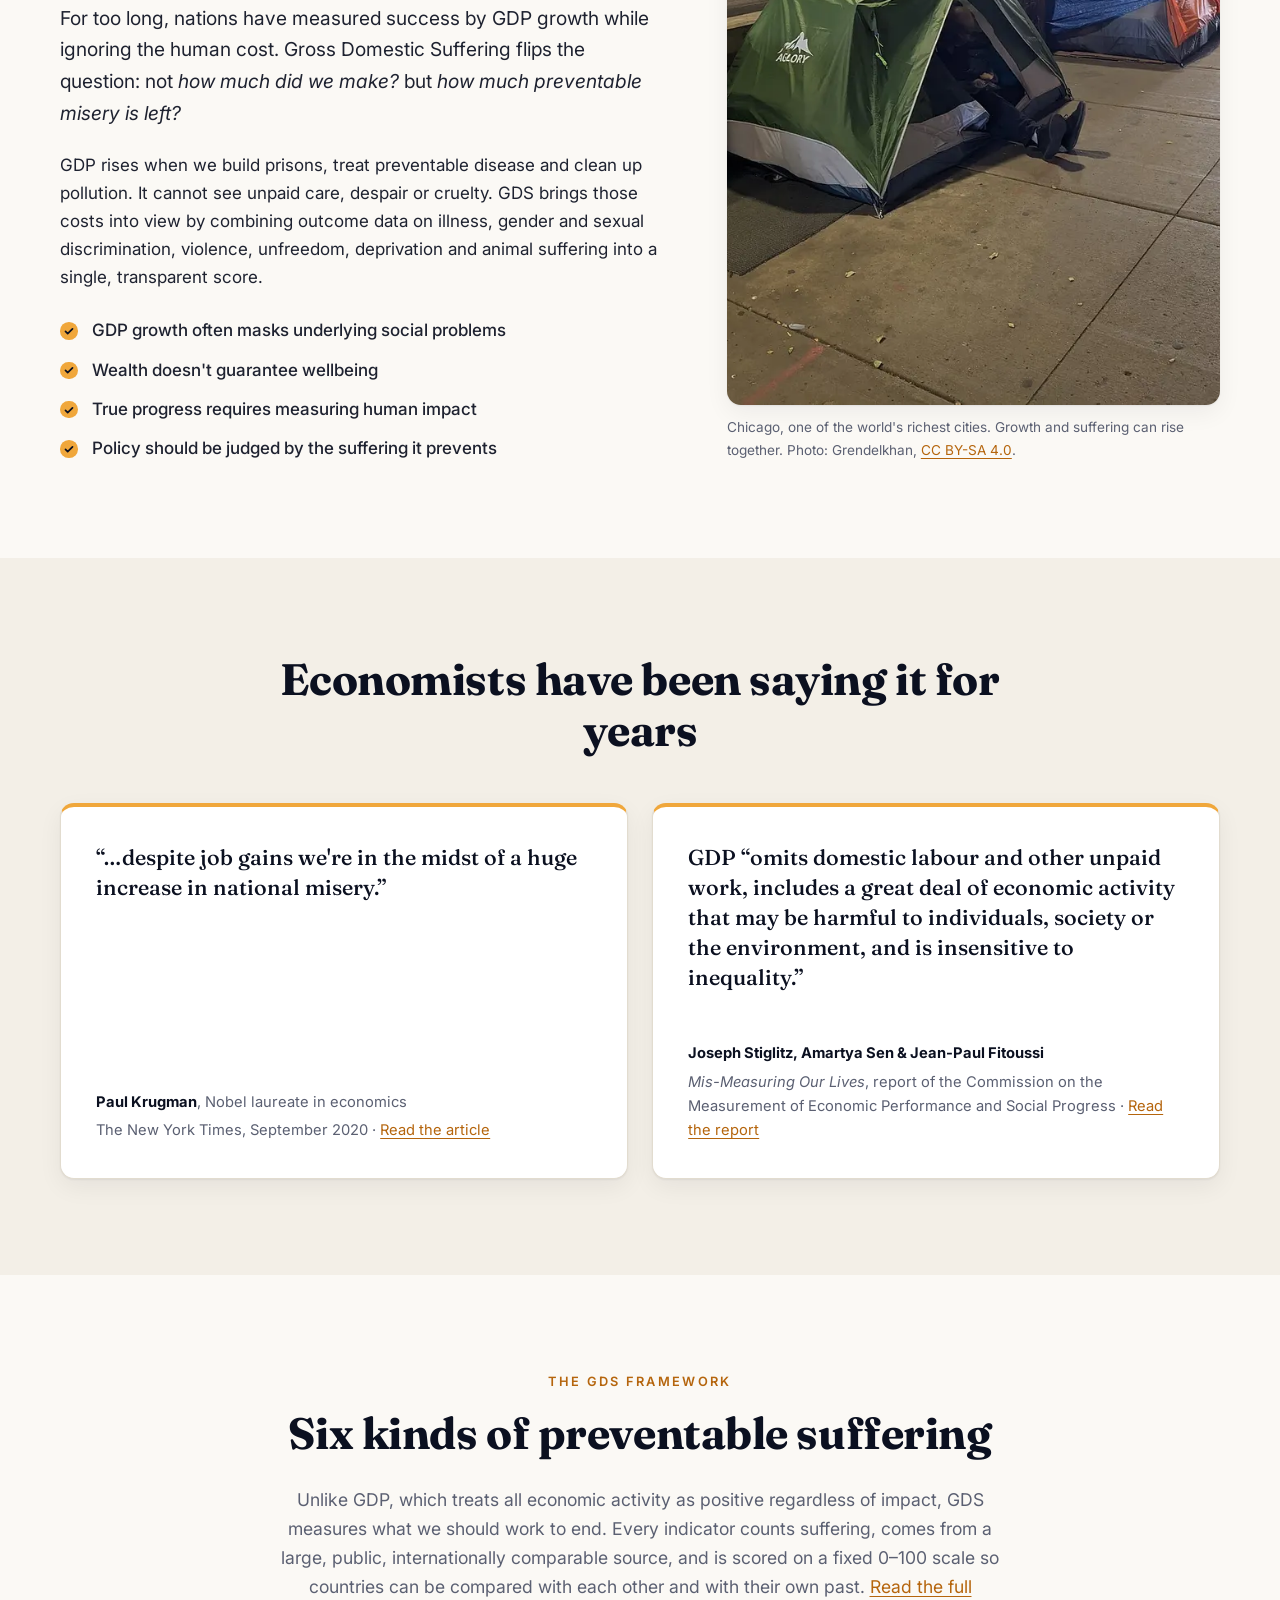
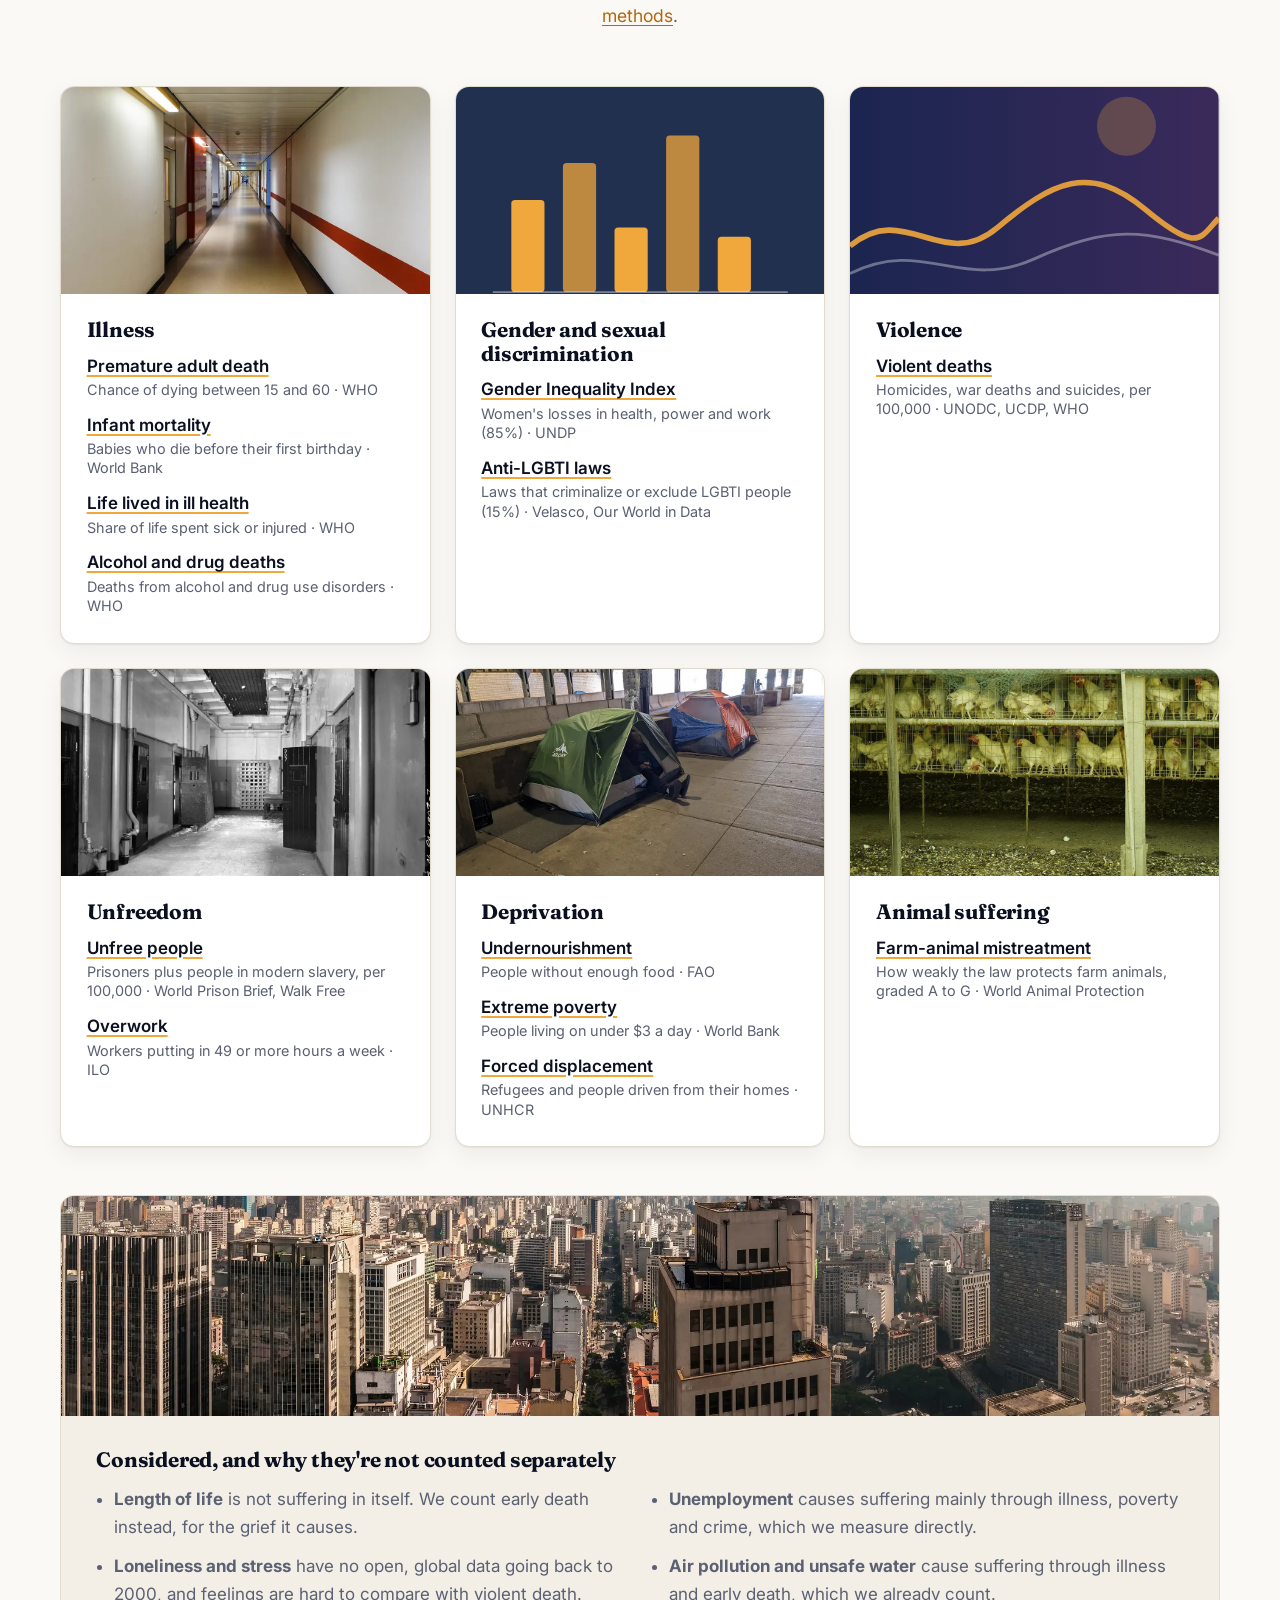
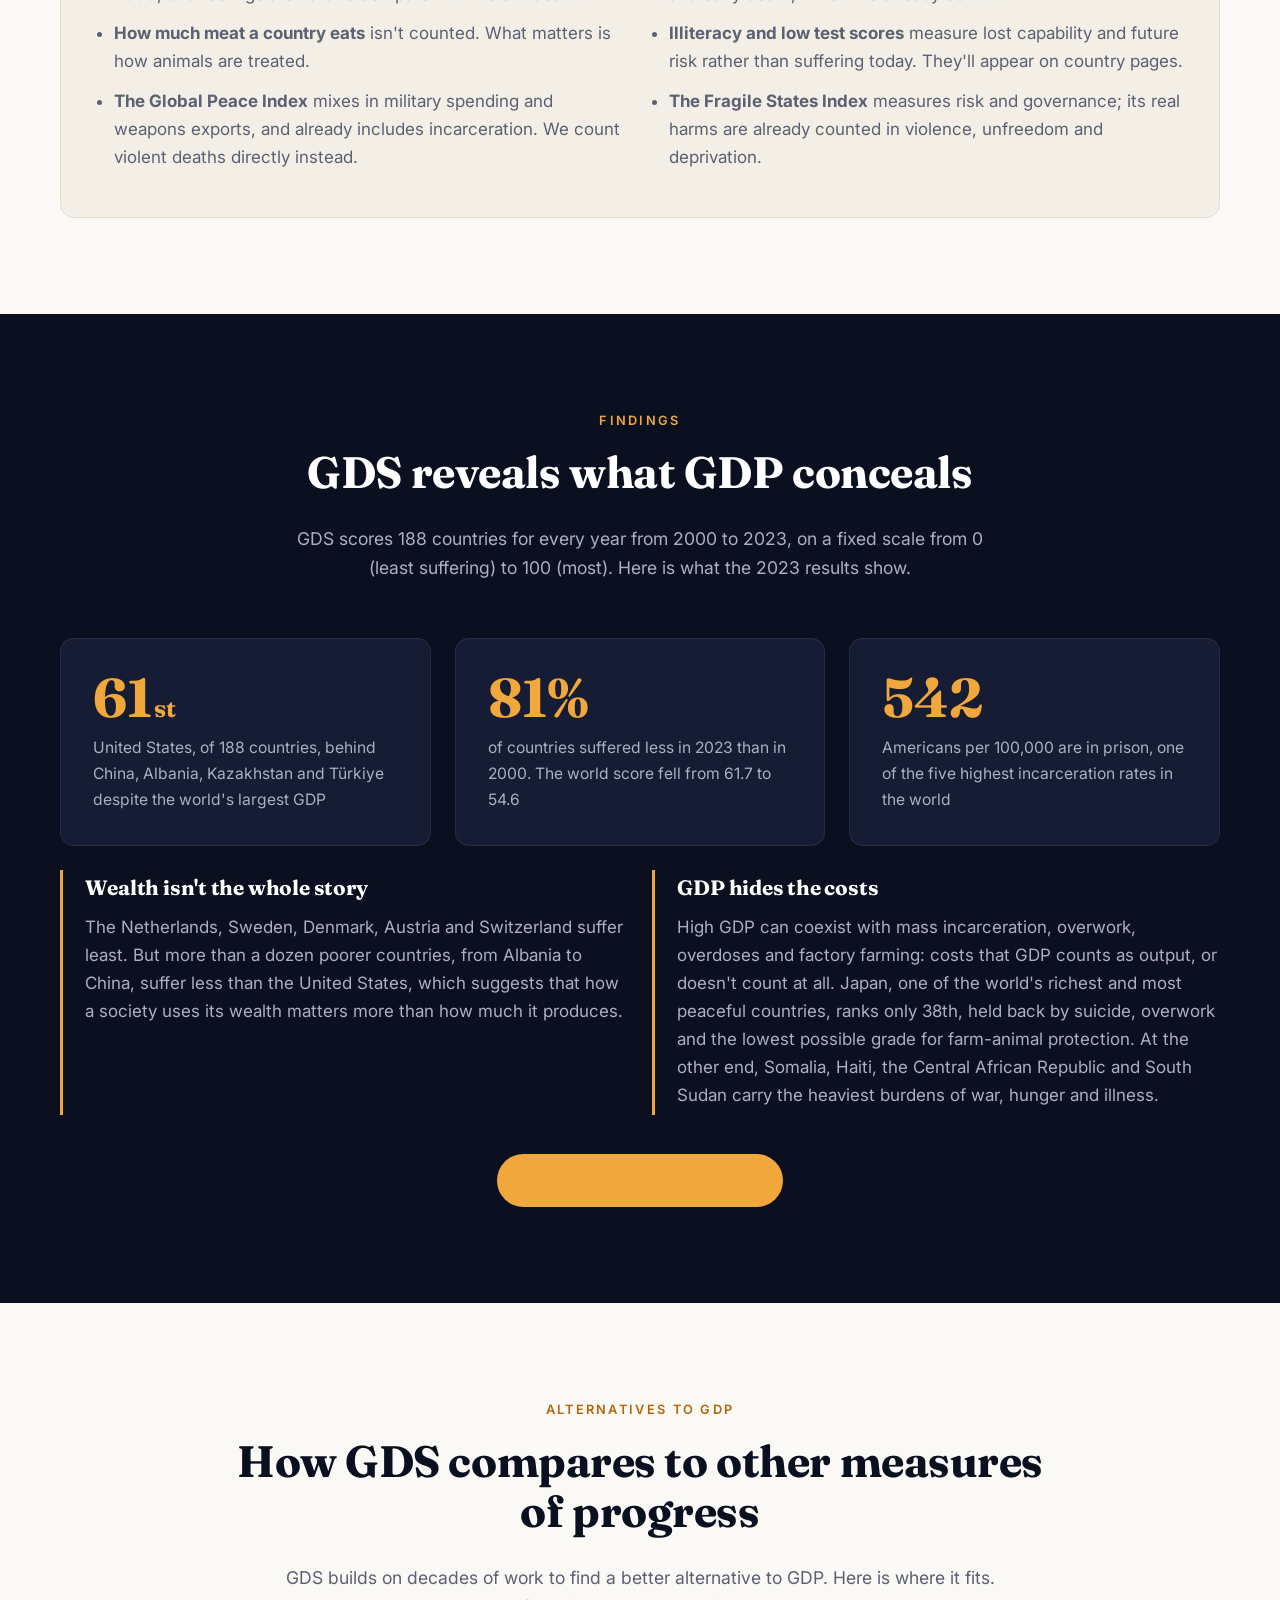
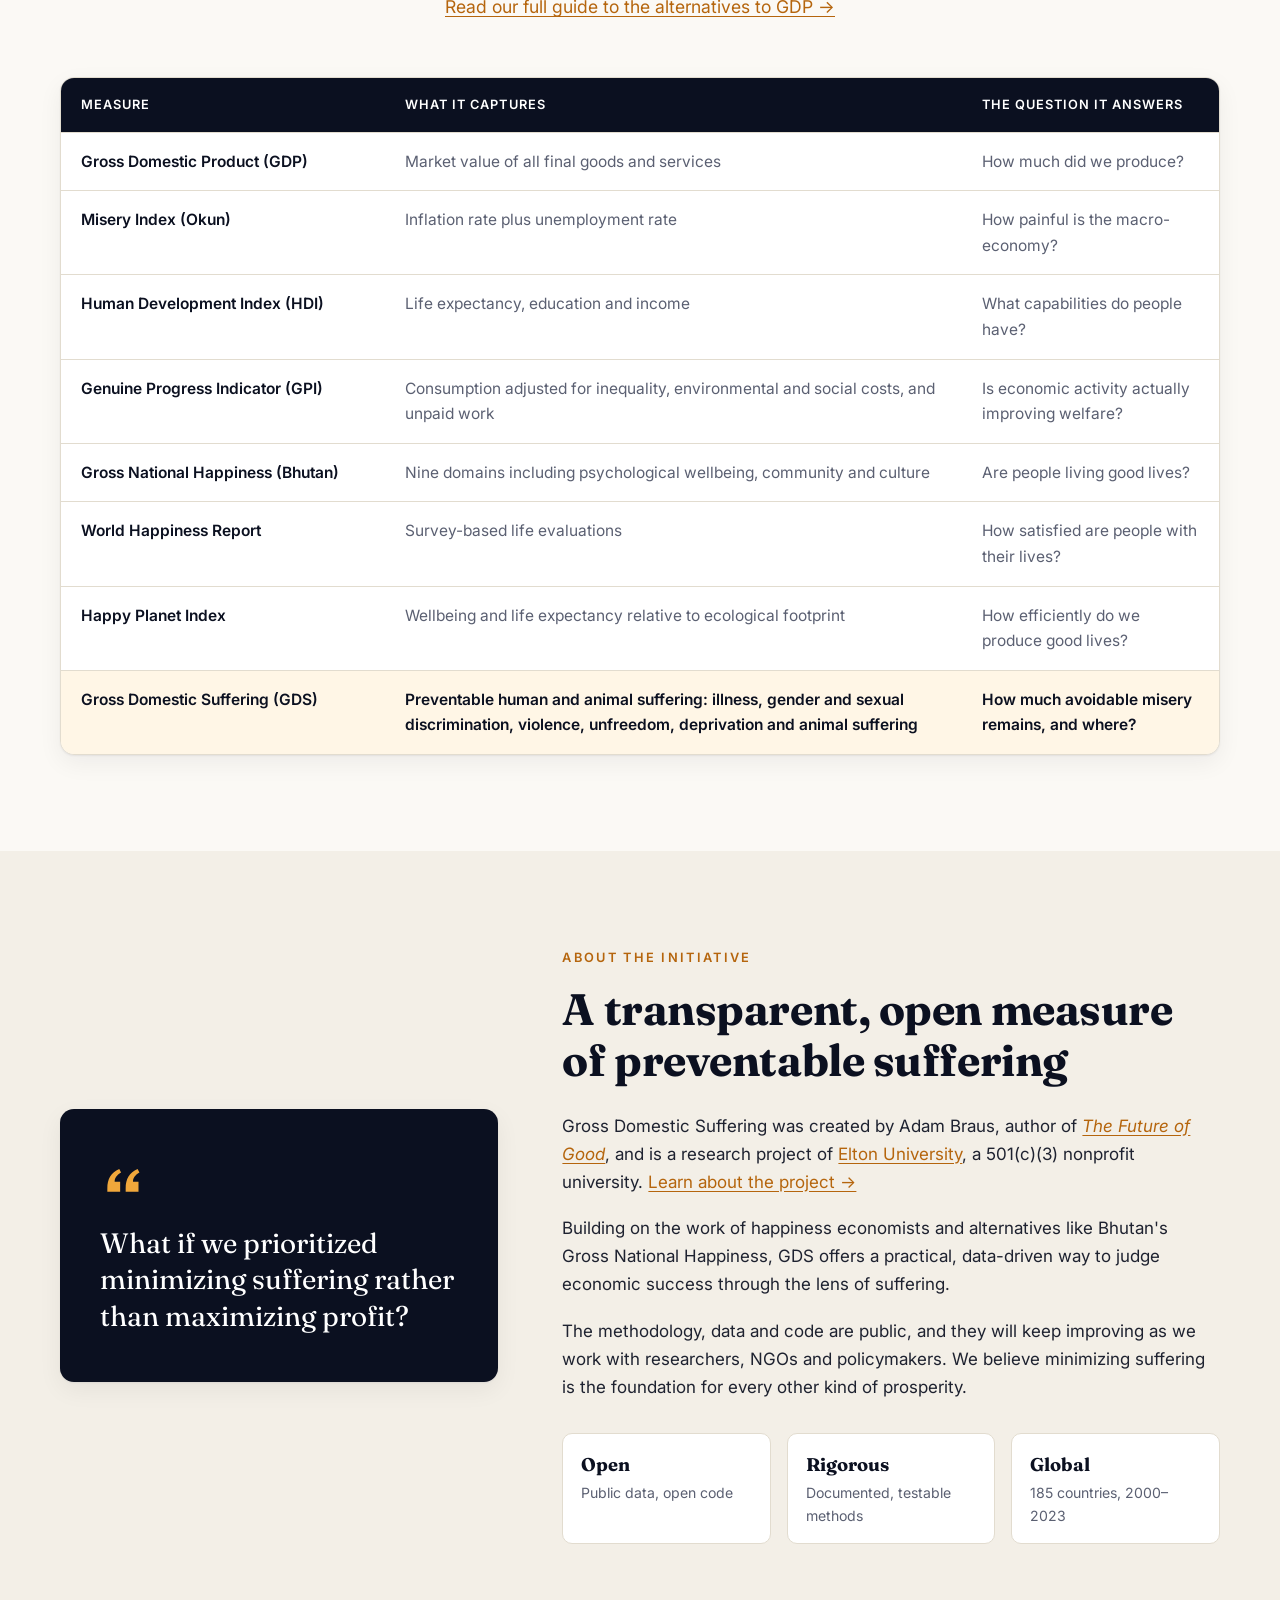
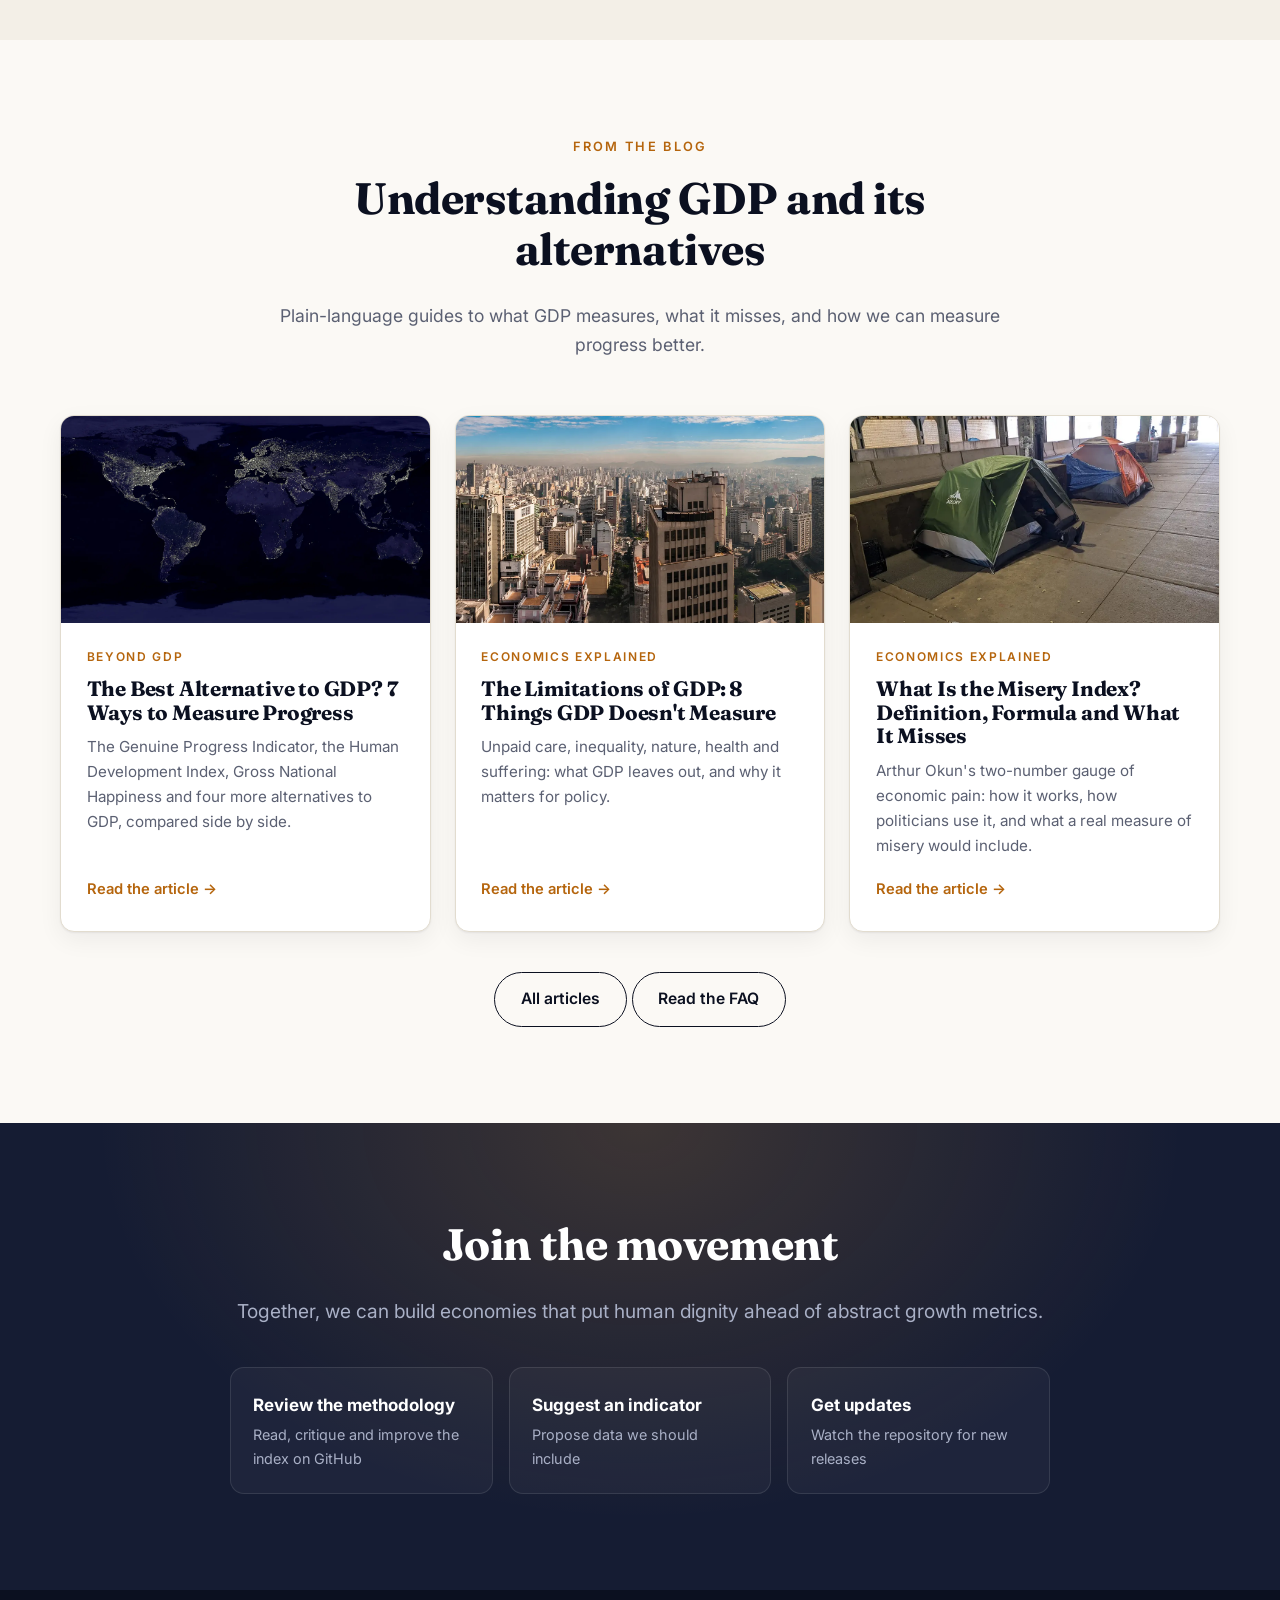
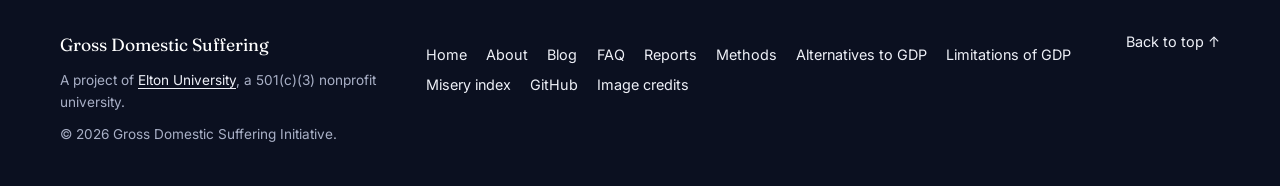
==== commit b3ce9983: "Add US and global suffering reports with PDFs Add /reports/ with a United States report and a global" ====
--- a/index.html
+++ b/index.html
@@ -96,6 +96,7 @@
             <ul class="nav-links" id="nav-links">
                 <li><a href="/#framework">The index</a></li>
                 <li><a href="/#prototype">Findings</a></li>
+                <li><a href="/reports/">Reports</a></li>
                 <li><a href="/methods/">Methods</a></li>
                 <li><a href="/blog/">Blog</a></li>
                 <li><a href="/faq/">FAQ</a></li>
@@ -306,6 +307,7 @@
                         <p>High GDP can coexist with mass incarceration, overwork, overdoses and factory farming: costs that GDP counts as output, or doesn't count at all. Japan, one of the world's richest and most peaceful countries, ranks only 38th, held back by suicide, overwork and the lowest possible grade for farm-animal protection. At the other end, Somalia, Haiti, the Central African Republic and South Sudan carry the heaviest burdens of war, hunger and illness.</p>
                     </div>
                 </div>
+                <p class="center report-cta"><a class="btn btn-primary" href="/reports/">Read the US and global reports</a></p>
             </div>
         </section>
 
@@ -427,6 +429,7 @@
                 <li><a href="/about/">About</a></li>
                 <li><a href="/blog/">Blog</a></li>
                 <li><a href="/faq/">FAQ</a></li>
+                <li><a href="/reports/">Reports</a></li>
                 <li><a href="/methods/">Methods</a></li>
                 <li><a href="/blog/alternative-to-gdp/">Alternatives to GDP</a></li>
                 <li><a href="/blog/limitations-of-gdp/">Limitations of GDP</a></li>
--- a/styles.css
+++ b/styles.css
@@ -451,3 +451,52 @@
     .facts { grid-template-columns: 1fr; }
     .post-cta { padding: 1.6rem; }
 }
+
+/* Reports */
+.report-actions { margin-top: 1.6rem; }
+.report .callout ul { margin-bottom: 0; }
+.report .chart { margin: 2.2rem 0; background: #fff; border: 1px solid var(--line); border-radius: var(--radius); padding: 1.2rem 1.2rem 1rem; box-shadow: var(--shadow); }
+.report .chart svg { display: block; width: 100%; height: auto; margin: .6rem 0 .2rem; }
+.report .chart .ax { font: 12px var(--sans); fill: var(--muted); }
+.report .chart .lbl { font: 600 13px var(--sans); fill: var(--text); }
+.report .chart .val { font: 12px var(--sans); fill: var(--muted); }
+.chart-title { font-family: var(--sans); font-weight: 600; font-size: .98rem !important; color: var(--ink) !important; margin: 0 !important; }
+.chart-legend { display: flex; flex-wrap: wrap; gap: .4rem 1.2rem; font-size: .85rem; color: var(--text); margin-top: .5rem; }
+.chart-legend i { display: inline-block; width: 12px; height: 12px; border-radius: 3px; margin-right: .4rem; vertical-align: -1px; }
+.chart-data { margin-top: .6rem; font-size: .88rem; }
+.chart-data summary { cursor: pointer; color: var(--accent-deep); }
+.chart-data .table-wrap { margin: .8rem 0 0; box-shadow: none; max-height: 320px; overflow-y: auto; }
+.chart-data .compare { min-width: 0; font-size: .85rem; }
+.chart-data .compare th, .chart-data .compare td { padding: .45rem .8rem; }
+.table-note { font-size: .85rem; color: var(--muted); margin-top: -1rem; }
+.recs li { margin-bottom: .9rem; }
+.report .sources ol { padding-left: 1.9rem; }
+.report-hub { display: grid; gap: 1.2rem; }
+.report-card { background: #fff; border: 1px solid var(--line); border-radius: var(--radius); padding: 1.6rem 1.8rem; box-shadow: var(--shadow); }
+.report-card h2 { margin-top: 0; font-size: 1.5rem; }
+.report-card h2 a { text-decoration: none; color: var(--ink); }
+.report-card-links { margin-bottom: 0; font-weight: 600; }
+.print-only { display: none; }
+
+@media print {
+    @page { size: Letter; margin: 16mm 15mm; }
+    body { background: #fff; font-size: 10.5pt; }
+    .site-header, .site-footer, .skip-link, .report-actions, .breadcrumbs, .chart-data, .post-cta { display: none !important; }
+    .print-only { display: block; }
+    .report-print-head { font-size: 8.5pt; color: var(--muted); border-bottom: 1px solid var(--line); padding-bottom: .4rem; margin-bottom: 1rem; }
+    .page-hero { padding: 0 0 1rem !important; background: none !important; color: var(--ink) !important; }
+    .page-hero h1, .page-hero .page-lead, .page-hero .eyebrow { color: var(--ink) !important; }
+    .page-hero .page-lead { color: var(--text) !important; }
+    .prose { width: 100%; padding: 0; font-size: 10.5pt; }
+    .prose h2 { font-size: 16pt; margin-top: 1.4rem; break-after: avoid; }
+    .prose h3 { font-size: 12.5pt; break-after: avoid; }
+    .report .chart, .table-wrap, .callout, .recs li { break-inside: avoid; box-shadow: none; }
+    .report .chart { padding: .7rem .9rem .5rem; margin: 1.2rem 0; }
+    .report .chart svg { width: 86%; margin: .3rem auto 0; }
+    .table-wrap { overflow: visible; }
+    .compare { min-width: 0 !important; font-size: 9pt !important; }
+    .compare th, .compare td { padding: .4rem .6rem; }
+    a { color: var(--ink); }
+    .sources a { color: var(--muted); }
+}
+.report-cta { margin: 2.4rem 0 0; }
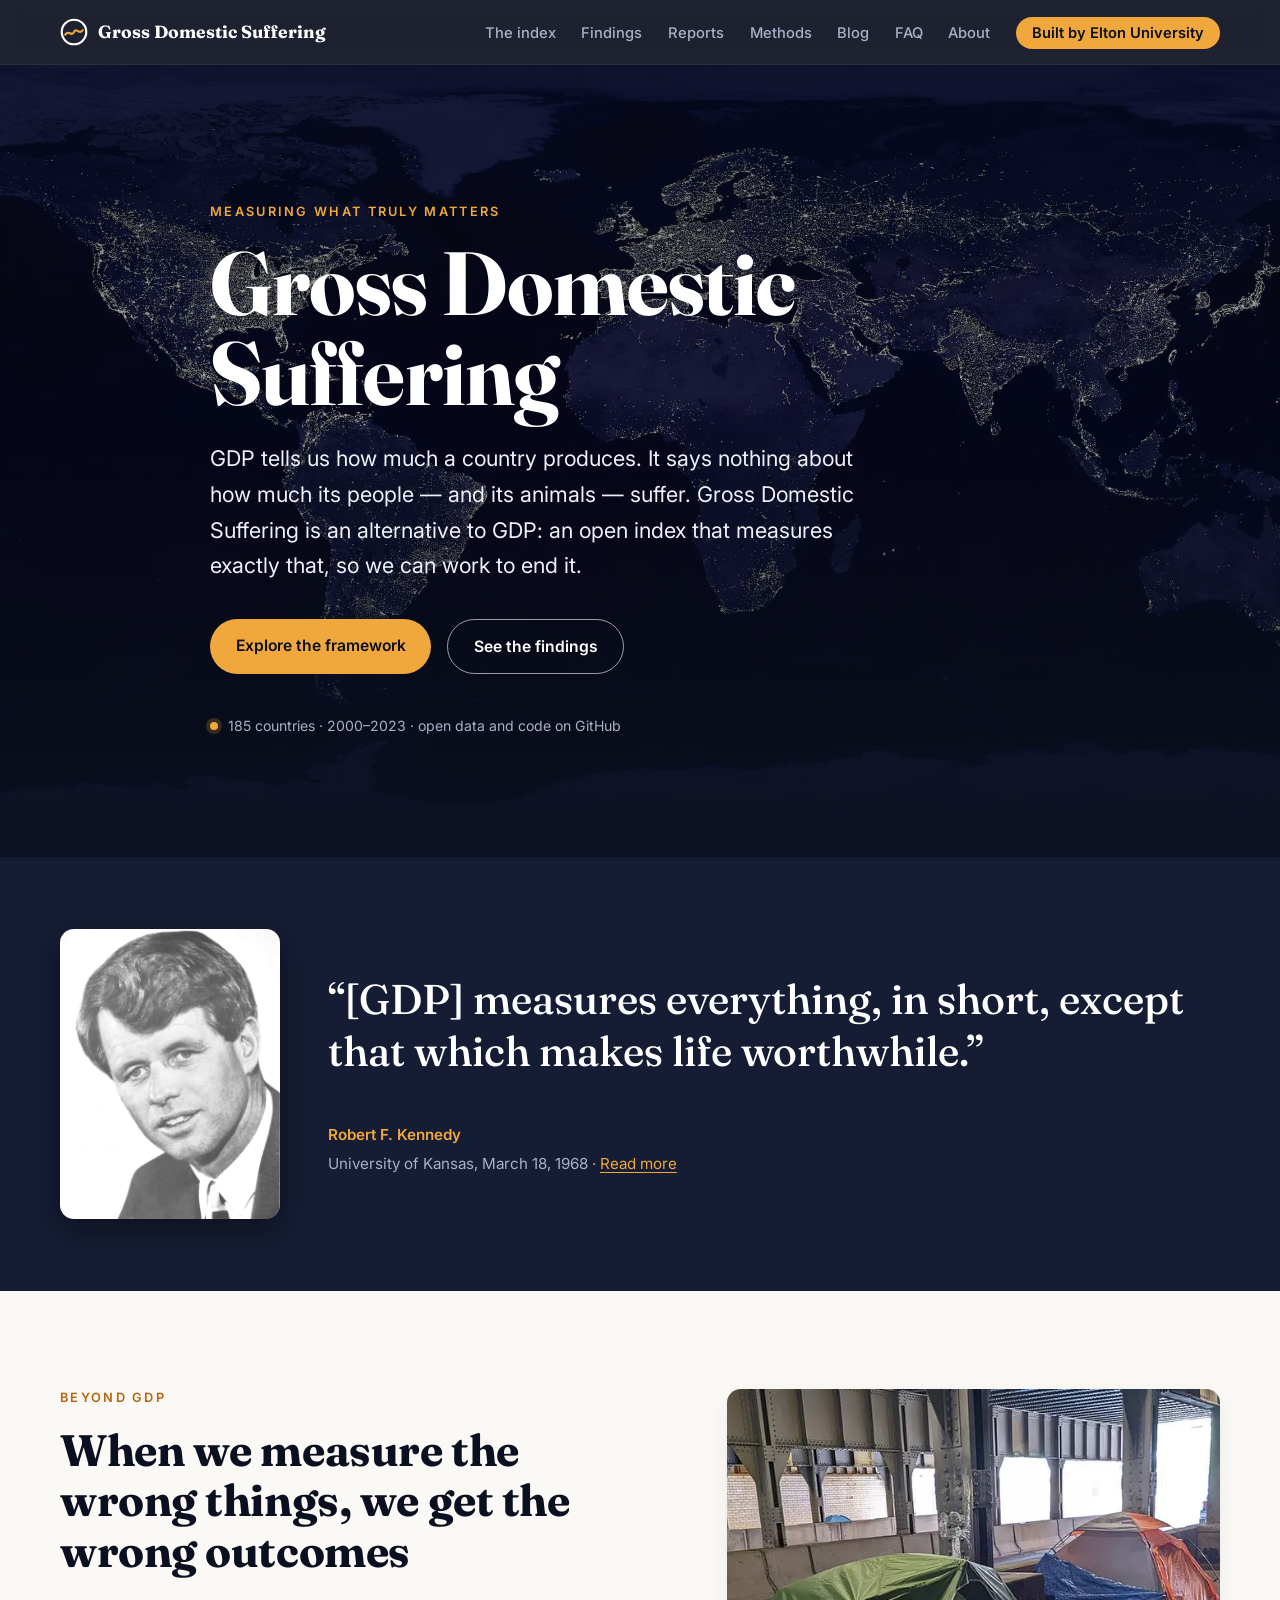
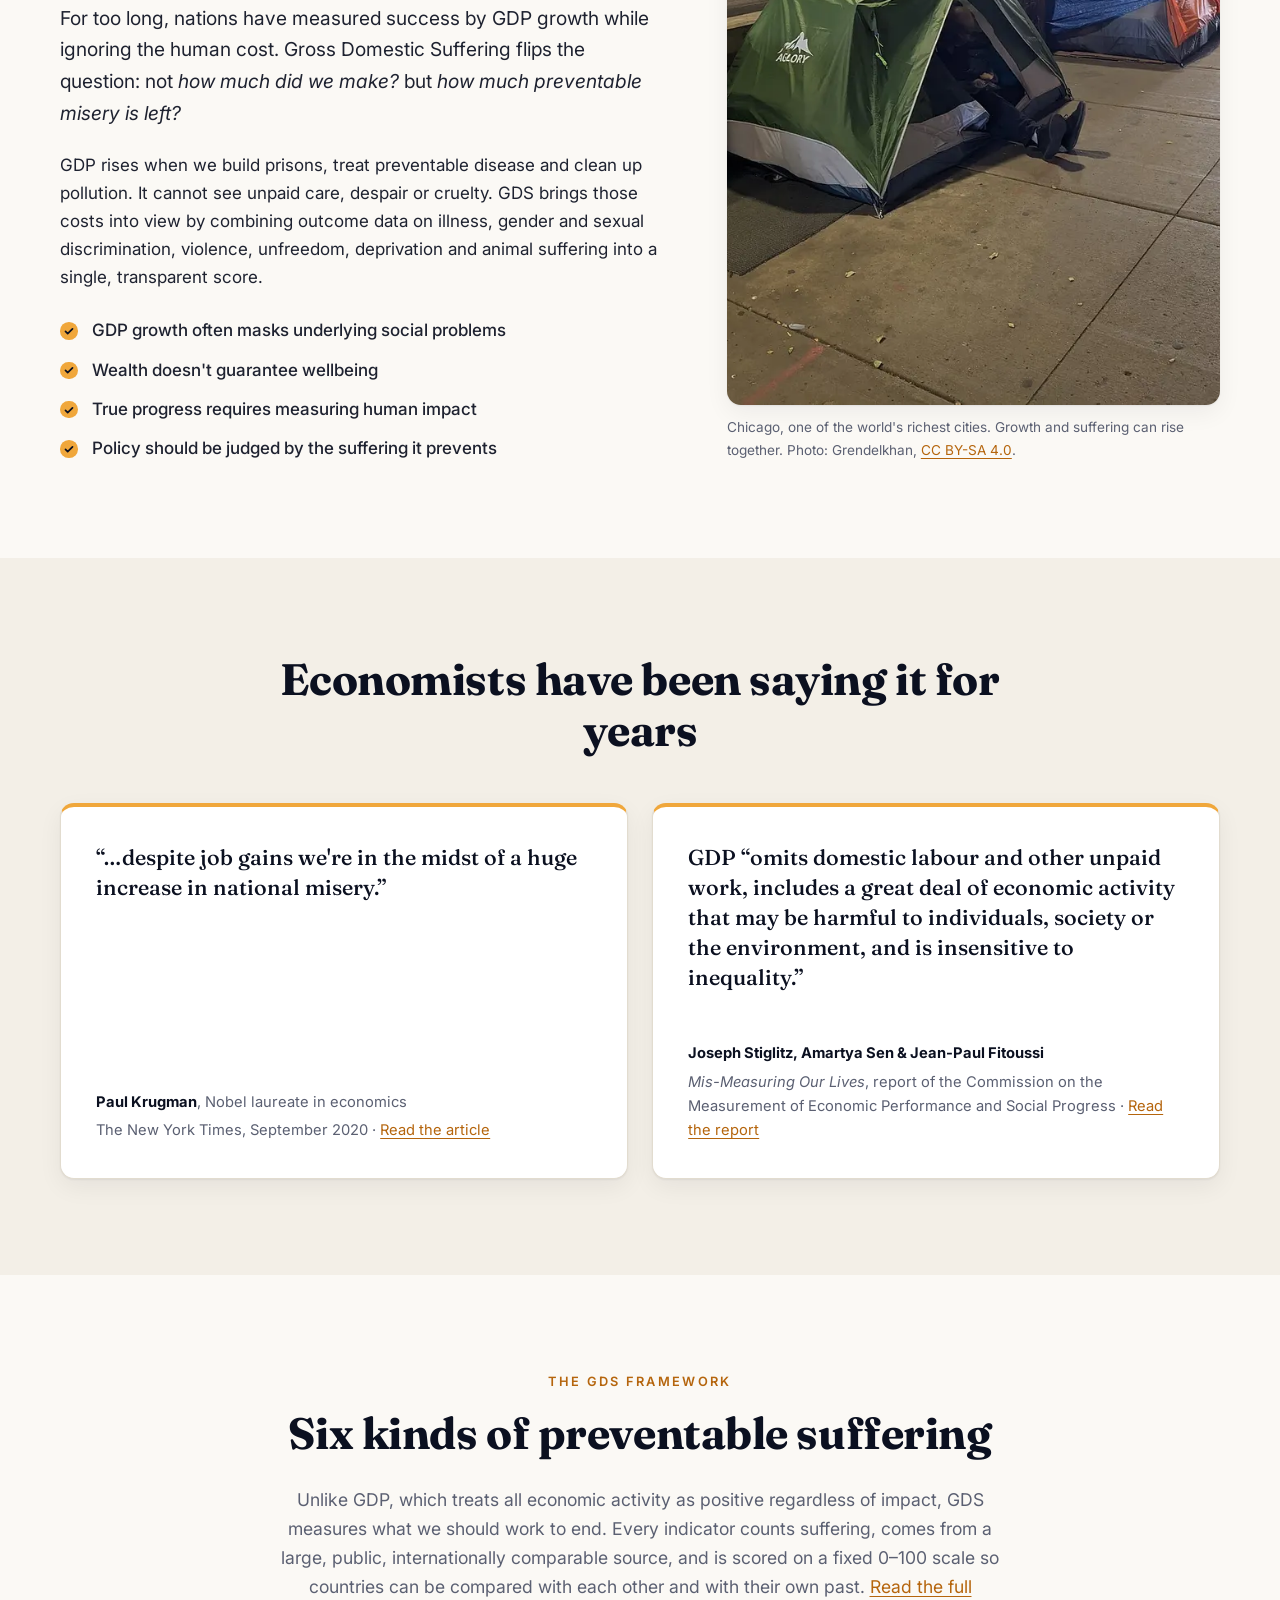
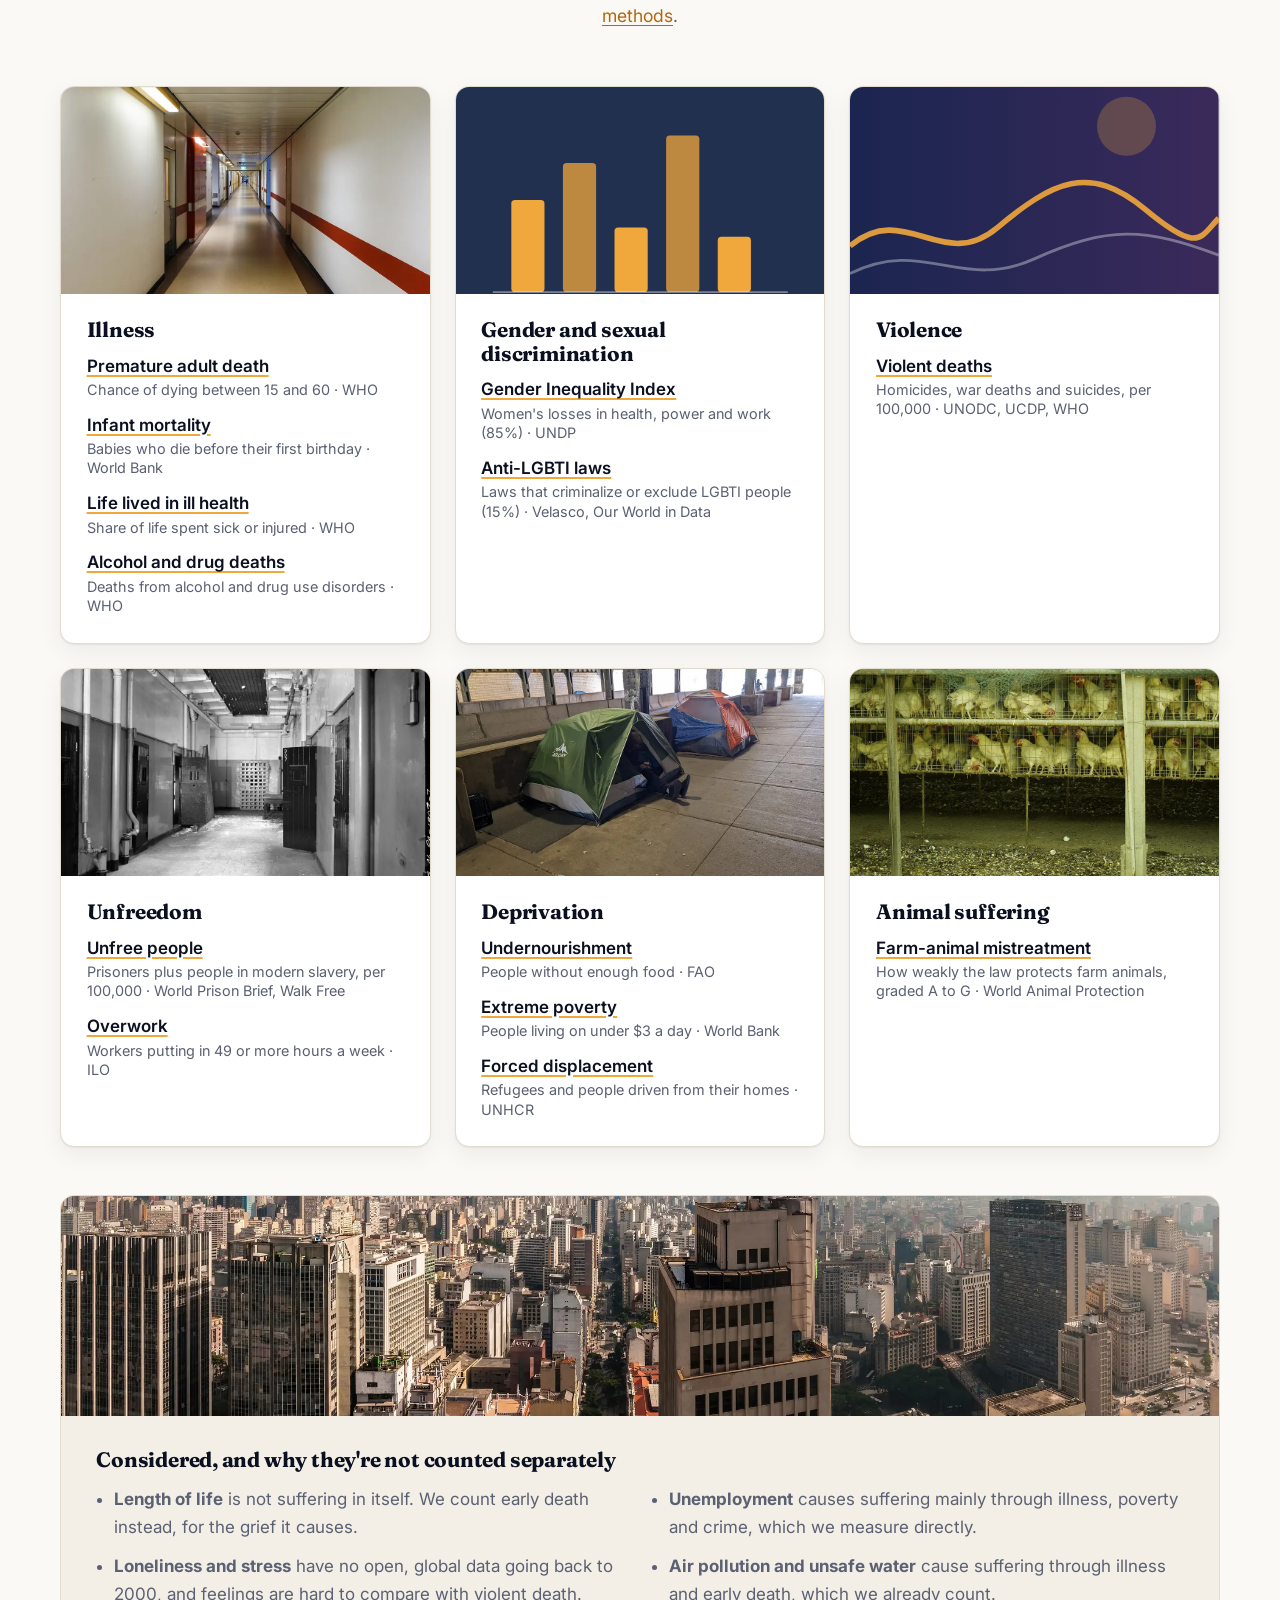
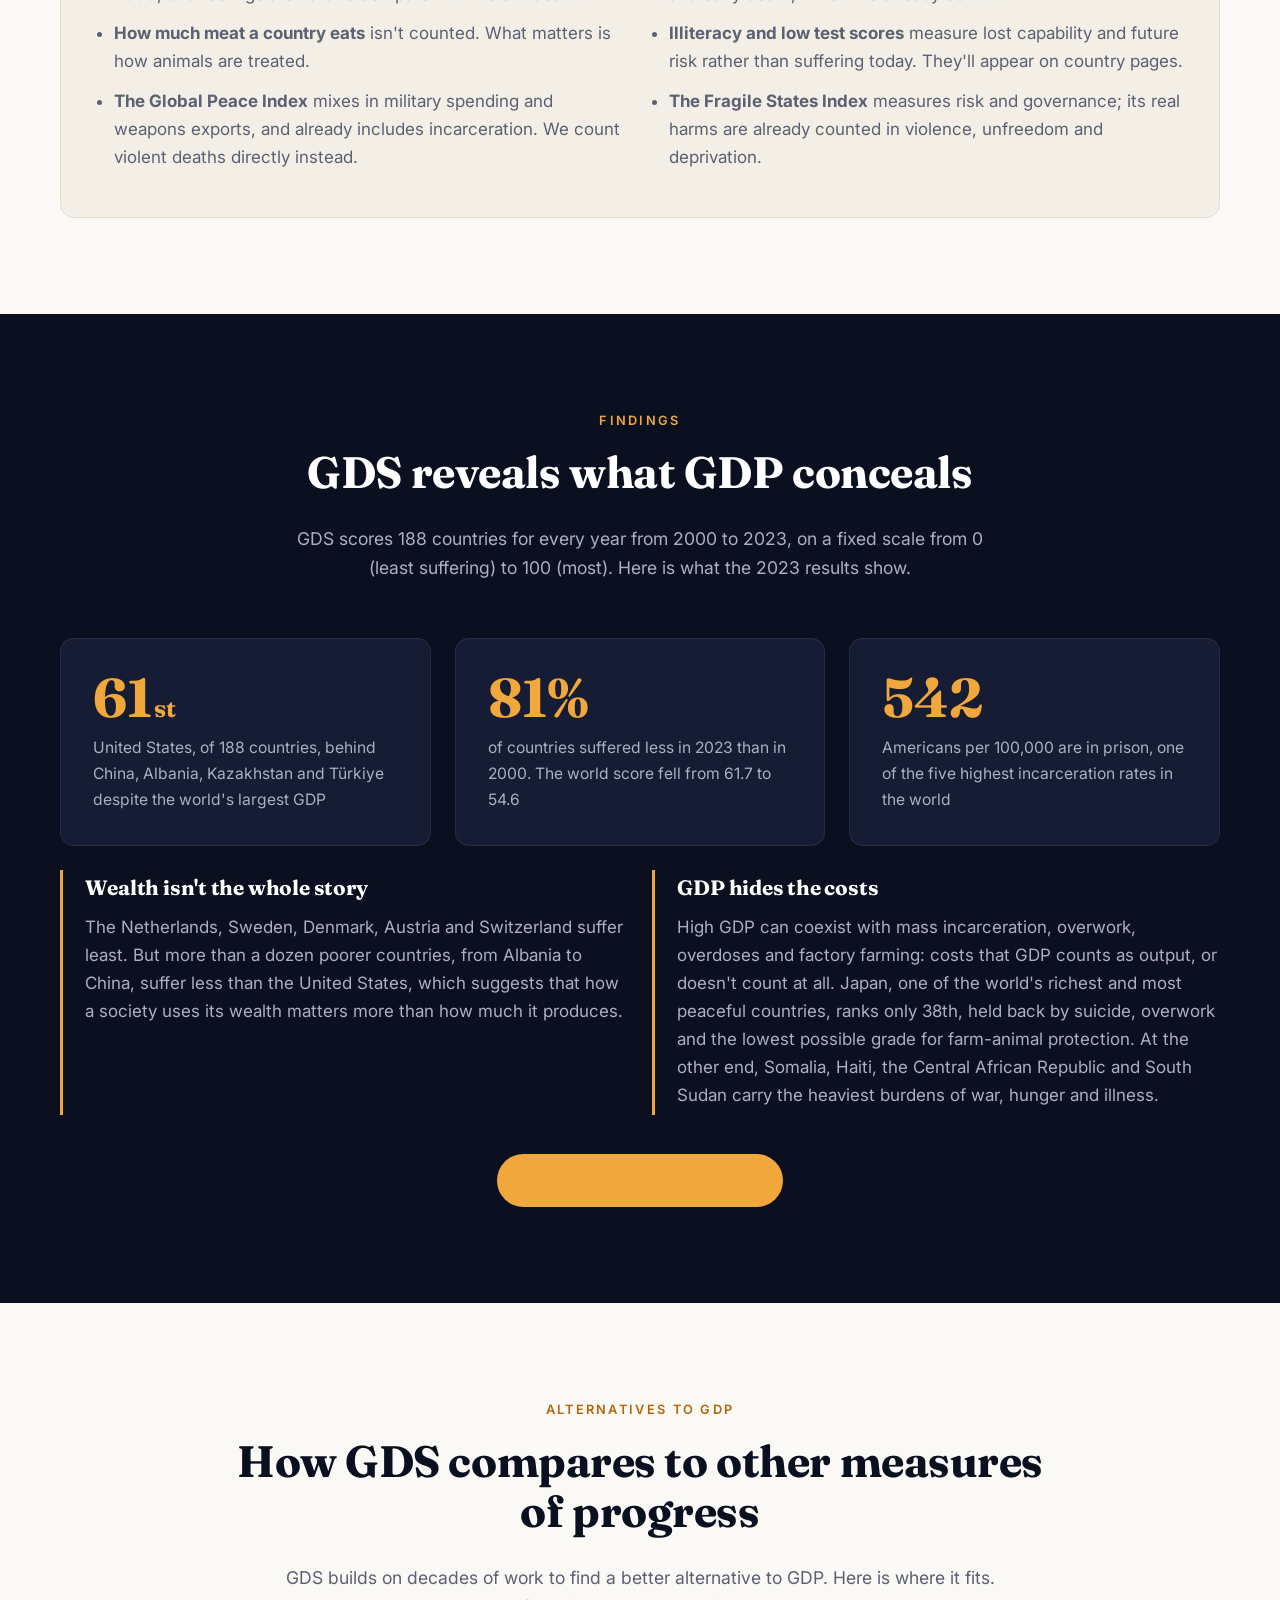
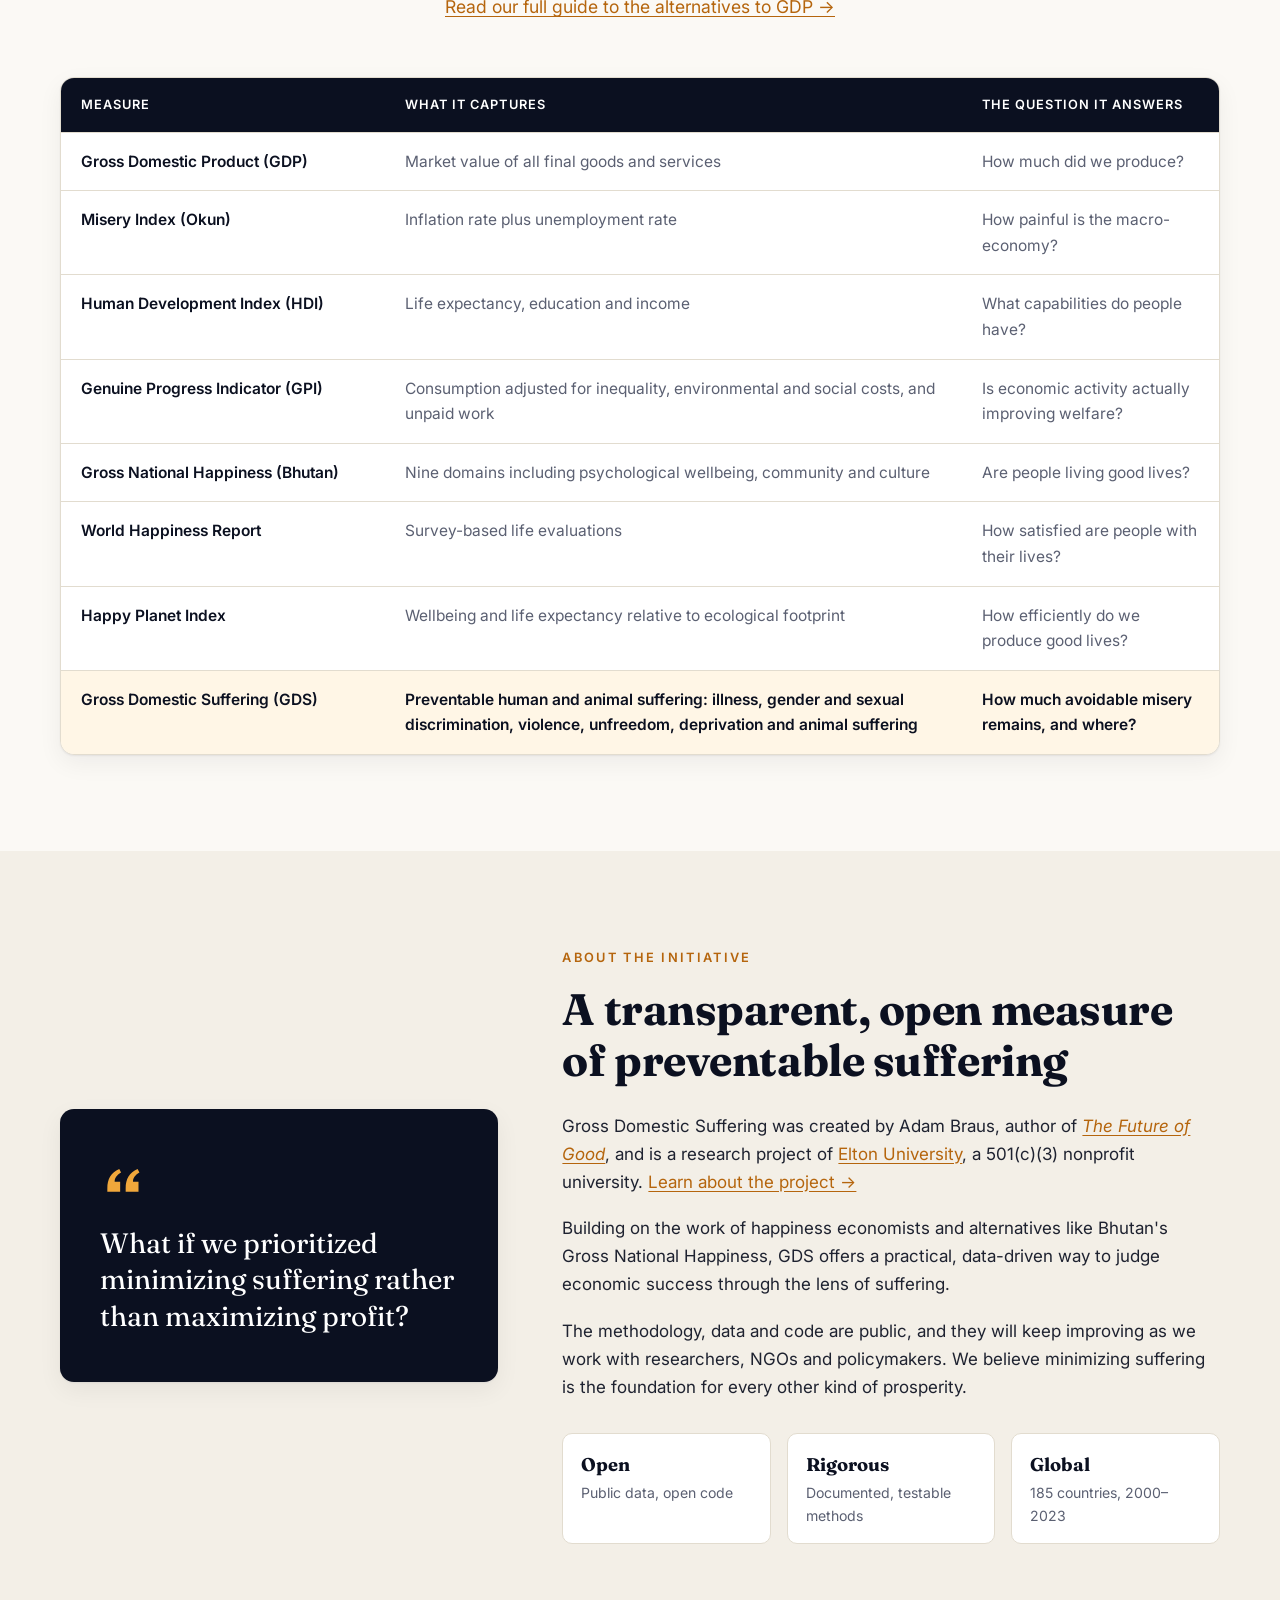
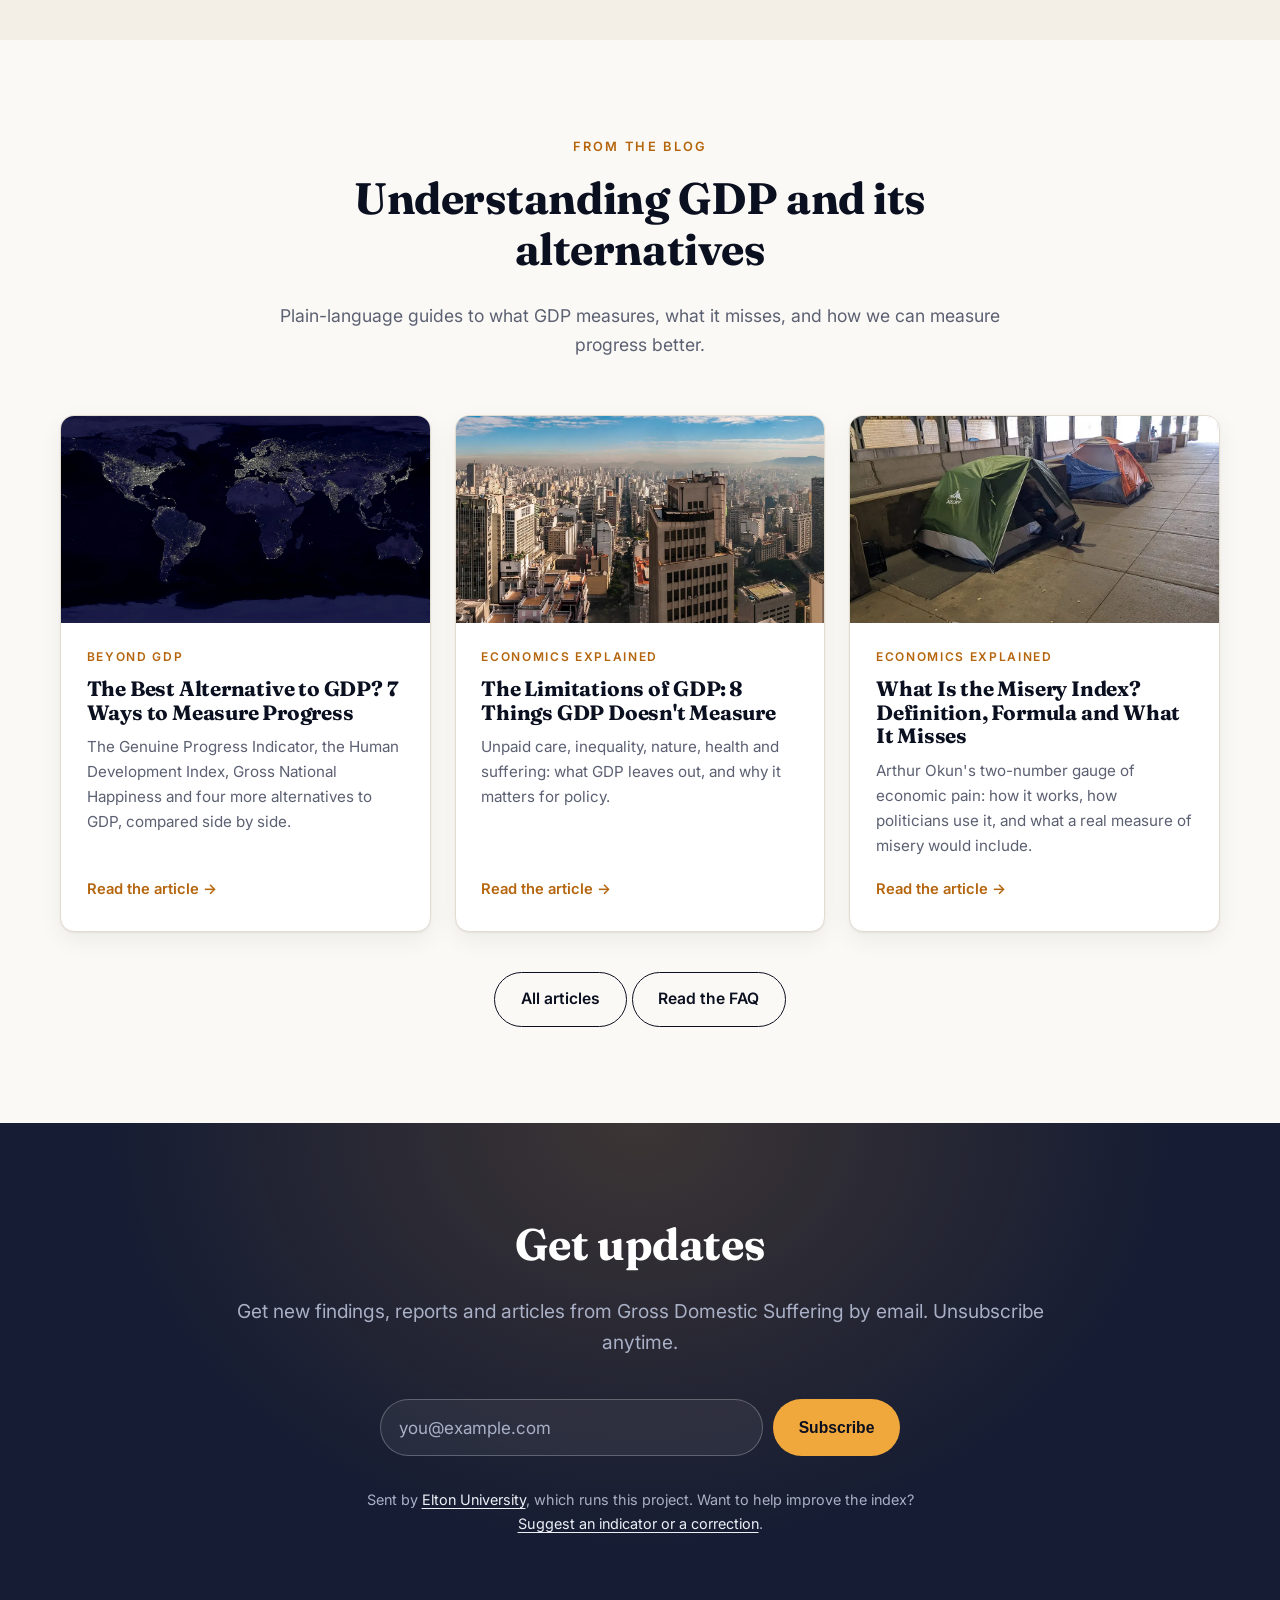
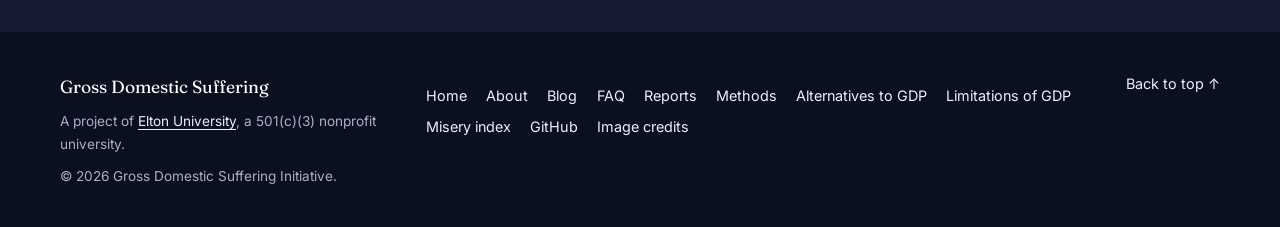
==== commit e1b1b0fd: "fixing" ====
--- a/index.html
+++ b/index.html
@@ -101,7 +101,7 @@
                 <li><a href="/blog/">Blog</a></li>
                 <li><a href="/faq/">FAQ</a></li>
                 <li><a href="/about/">About</a></li>
-                <li><a class="nav-cta" href="/#join">Get involved</a></li>
+                <li><a class="nav-cta" href="https://elton.university" target="_blank" rel="noopener">Built by Elton University</a></li>
             </ul>
         </nav>
     </header>
@@ -406,13 +406,18 @@
         <!-- CTA -->
         <section class="cta" id="join" aria-labelledby="join-title">
             <div class="container narrow center">
-                <h2 id="join-title">Join the movement</h2>
-                <p class="lead">Together, we can build economies that put human dignity ahead of abstract growth metrics.</p>
-                <div class="cta-grid">
-                    <a class="cta-item" href="https://github.com/ajbraus/gds" target="_blank" rel="noopener"><strong>Review the methodology</strong><span>Read, critique and improve the index on GitHub</span></a>
-                    <a class="cta-item" href="https://github.com/ajbraus/gds/issues" target="_blank" rel="noopener"><strong>Suggest an indicator</strong><span>Propose data we should include</span></a>
-                    <a class="cta-item" href="https://github.com/ajbraus/gds/subscription" target="_blank" rel="noopener"><strong>Get updates</strong><span>Watch the repository for new releases</span></a>
-                </div>
+                <h2 id="join-title">Get updates</h2>
+                <p class="lead">Get new findings, reports and articles from Gross Domestic Suffering by email. Unsubscribe anytime.</p>
+                <form class="signup" action="https://www.elton.university/subscribe/gds" method="POST" data-signup>
+                    <input type="text" name="website" tabindex="-1" autocomplete="off" class="hp" aria-hidden="true">
+                    <div class="signup-fields">
+                        <label class="visually-hidden" for="signup-email">Email address</label>
+                        <input id="signup-email" type="email" name="email" maxlength="200" autocomplete="email" required placeholder="you@example.com">
+                        <button class="btn btn-primary" type="submit">Subscribe</button>
+                    </div>
+                    <p class="signup-message" role="status" aria-live="polite" hidden></p>
+                </form>
+                <p class="signup-note">Sent by <a href="https://elton.university" target="_blank" rel="noopener">Elton University</a>, which runs this project. Want to help improve the index? <a href="https://github.com/ajbraus/gds/issues" target="_blank" rel="noopener">Suggest an indicator or a correction</a>.</p>
             </div>
         </section>
     </main>
@@ -442,6 +447,29 @@
     </footer>
 
     <script>
+        // Email signup: posts to Elton University's subscriber list and shows the result in place
+        const signup = document.querySelector('form[data-signup]');
+        const signupMsg = signup.querySelector('.signup-message');
+        const showSignup = (text, ok) => { signupMsg.textContent = text; signupMsg.hidden = false; signupMsg.classList.toggle('error', !ok); };
+        if (new URLSearchParams(location.search).has('subscribed')) {
+            signup.querySelector('.signup-fields').hidden = true;
+            showSignup("You're subscribed. Thank you!", true);
+        }
+        signup.addEventListener('submit', e => {
+            if (!window.fetch) return;
+            e.preventDefault();
+            const button = signup.querySelector('button');
+            button.disabled = true;
+            fetch(signup.action, { method: 'POST', headers: { Accept: 'application/json' }, body: new URLSearchParams(new FormData(signup)) })
+                .then(r => r.json())
+                .catch(() => ({ ok: false, message: 'Something went wrong. Please try again in a moment.' }))
+                .then(data => {
+                    showSignup(data.message, data.ok);
+                    if (data.ok) signup.querySelector('.signup-fields').hidden = true;
+                    else button.disabled = false;
+                });
+        });
+
         const toggle = document.querySelector('.nav-toggle');
         const links = document.getElementById('nav-links');
         toggle.addEventListener('click', () => {
--- a/styles.css
+++ b/styles.css
@@ -311,7 +311,8 @@
 .to-top { text-decoration: none; }
 
 /* Responsive */
-@media (max-width: 900px) {
+/* The full menu needs about 1,100px; below that it collapses behind the toggle */
+@media (max-width: 1100px) {
     .nav-toggle { display: block; }
     .nav-links {
         position: absolute; top: 64px; left: 0; right: 0;
@@ -323,7 +324,9 @@
     .nav-links.open { display: flex; }
     .nav-links a { display: block; padding: .8rem 0; font-size: 1rem; }
     .nav-links .nav-cta { text-align: center; margin-top: .5rem; }
-
+}
+
+@media (max-width: 900px) {
     .split, .split-reverse { grid-template-columns: 1fr; gap: 2.5rem; }
     .photo img { aspect-ratio: 4 / 3; }
     .feature-quote-inner { grid-template-columns: 120px 1fr; gap: 1.5rem; }
@@ -500,3 +503,18 @@
     .sources a { color: var(--muted); }
 }
 .report-cta { margin: 2.4rem 0 0; }
+
+/* Email signup (homepage #join) */
+.visually-hidden { position: absolute !important; width: 1px; height: 1px; overflow: hidden; clip: rect(0 0 0 0); white-space: nowrap; }
+.signup .hp { position: absolute; left: -9999px; }
+.signup-fields { display: flex; gap: .6rem; max-width: 520px; margin: 0 auto; }
+.signup-fields input { flex: 1; min-width: 0; padding: .85rem 1.1rem; border-radius: 999px; border: 1px solid rgba(255, 255, 255, .25); background: rgba(255, 255, 255, .06); color: #fff; font: inherit; }
+.signup-fields input::placeholder { color: var(--on-dark-muted); }
+.signup-fields input:focus { outline: 2px solid var(--accent); outline-offset: 2px; }
+.signup-fields .btn { border: 0; cursor: pointer; }
+.signup-fields .btn:disabled { opacity: .6; cursor: default; }
+.signup-message { margin: 1rem auto 0; max-width: 520px; color: #fff; font-weight: 500; }
+.signup-message.error { color: #ffb4a8; }
+.signup-note { margin: 2rem auto 0; max-width: 560px; font-size: .9rem; color: var(--on-dark-muted); }
+.signup-note a { color: var(--on-dark); }
+@media (max-width: 520px) { .signup-fields { flex-direction: column; } }
